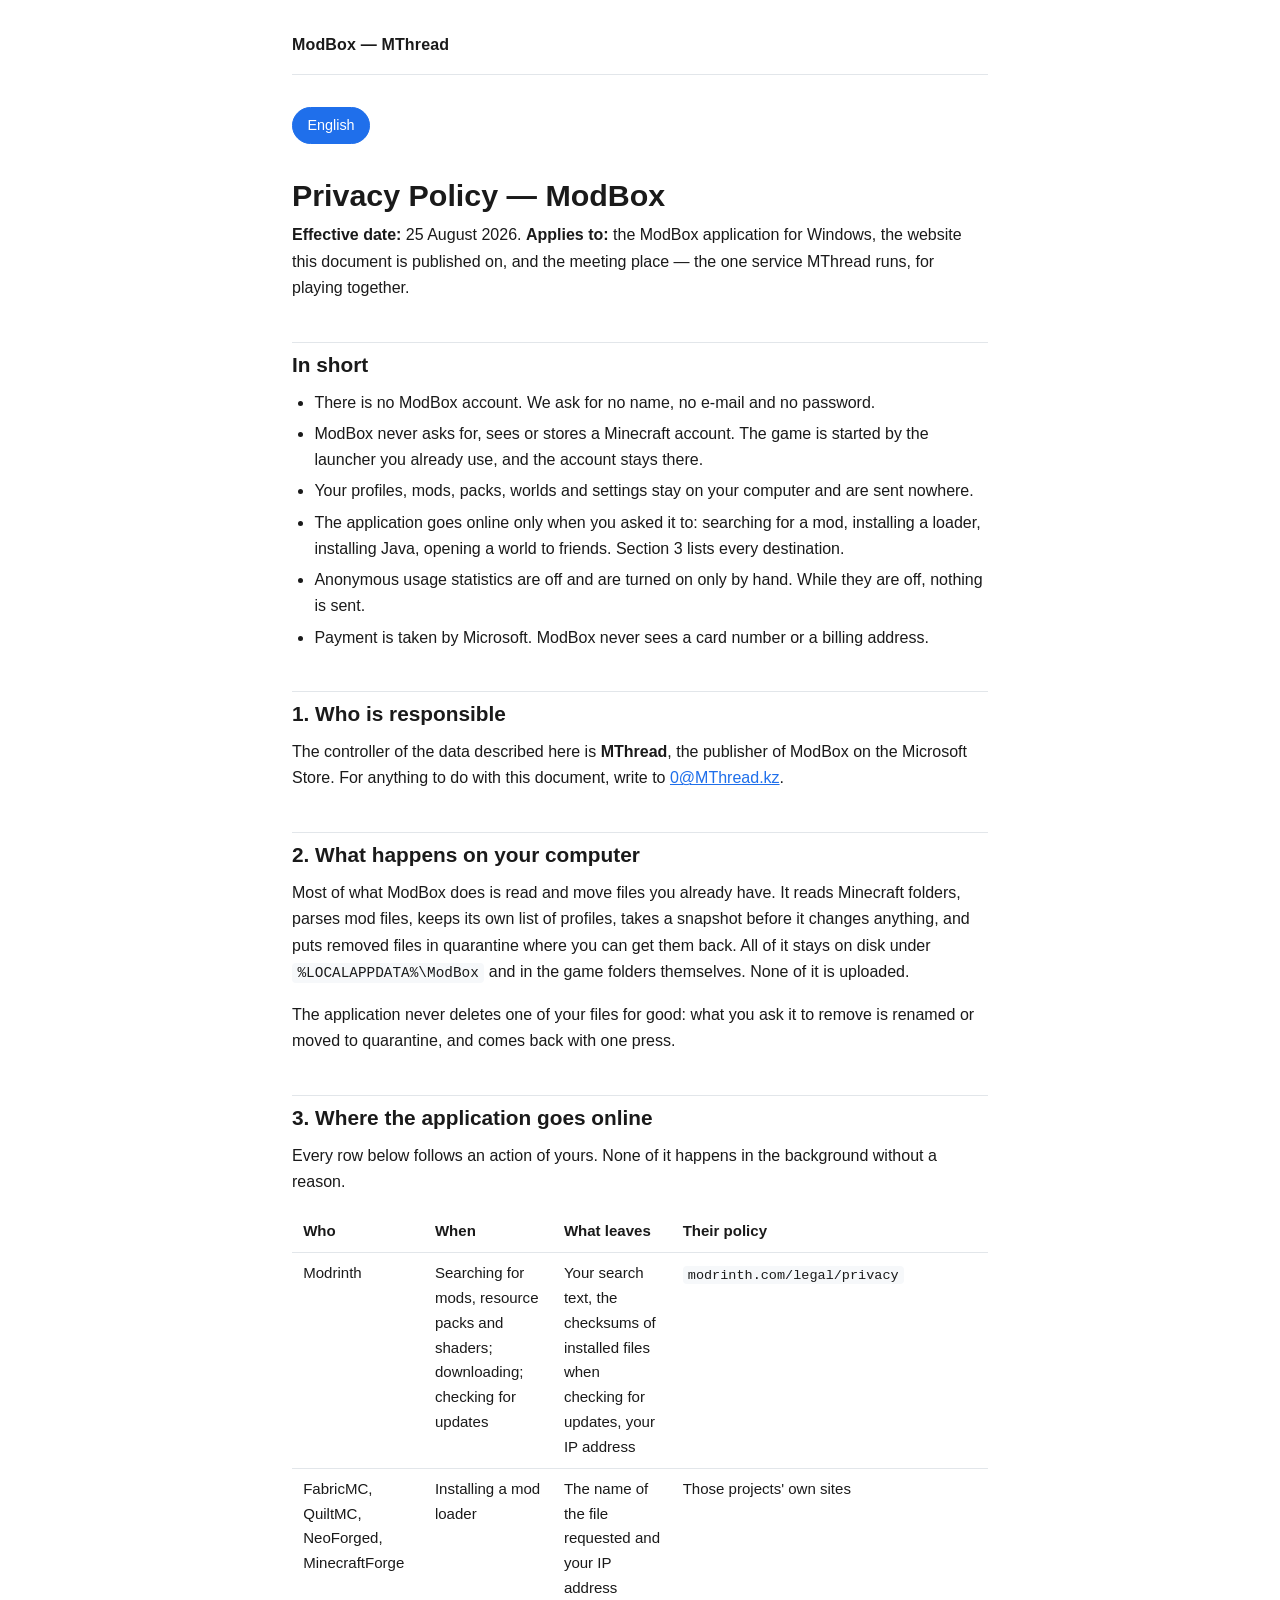
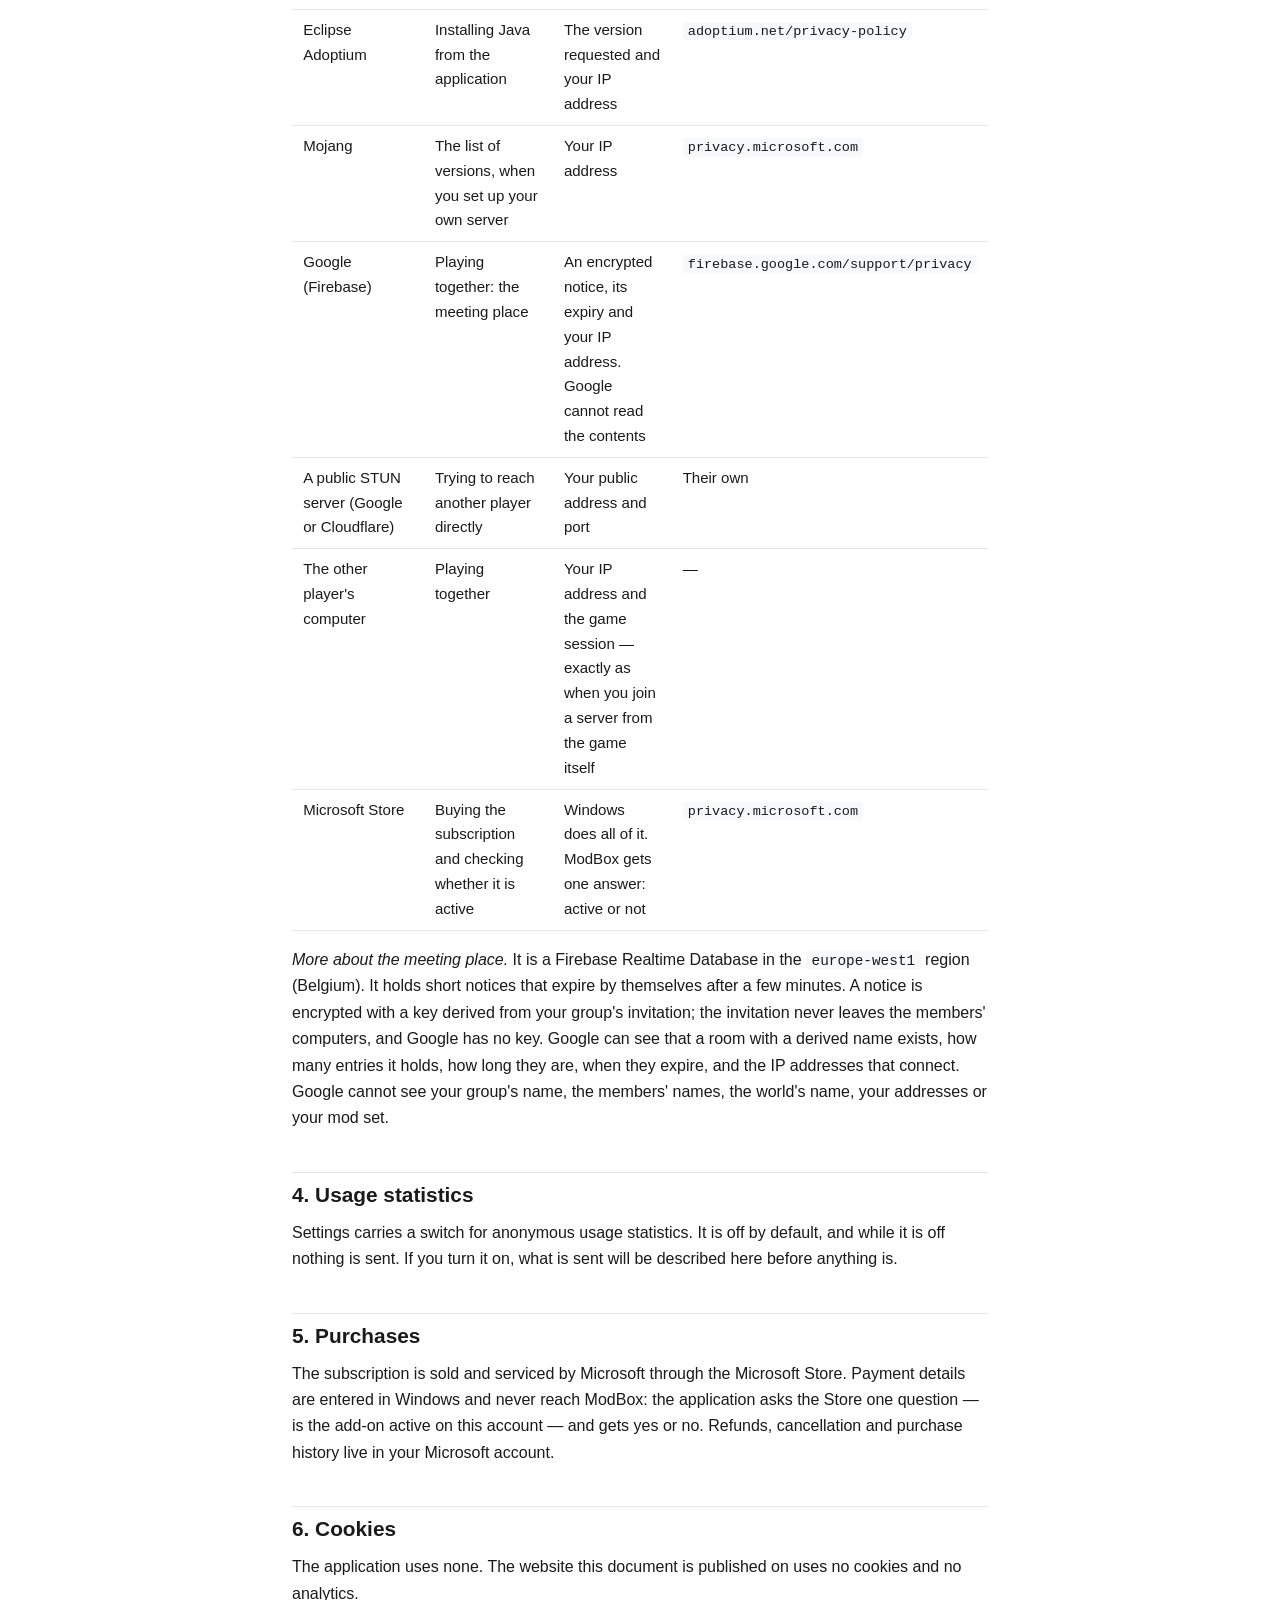
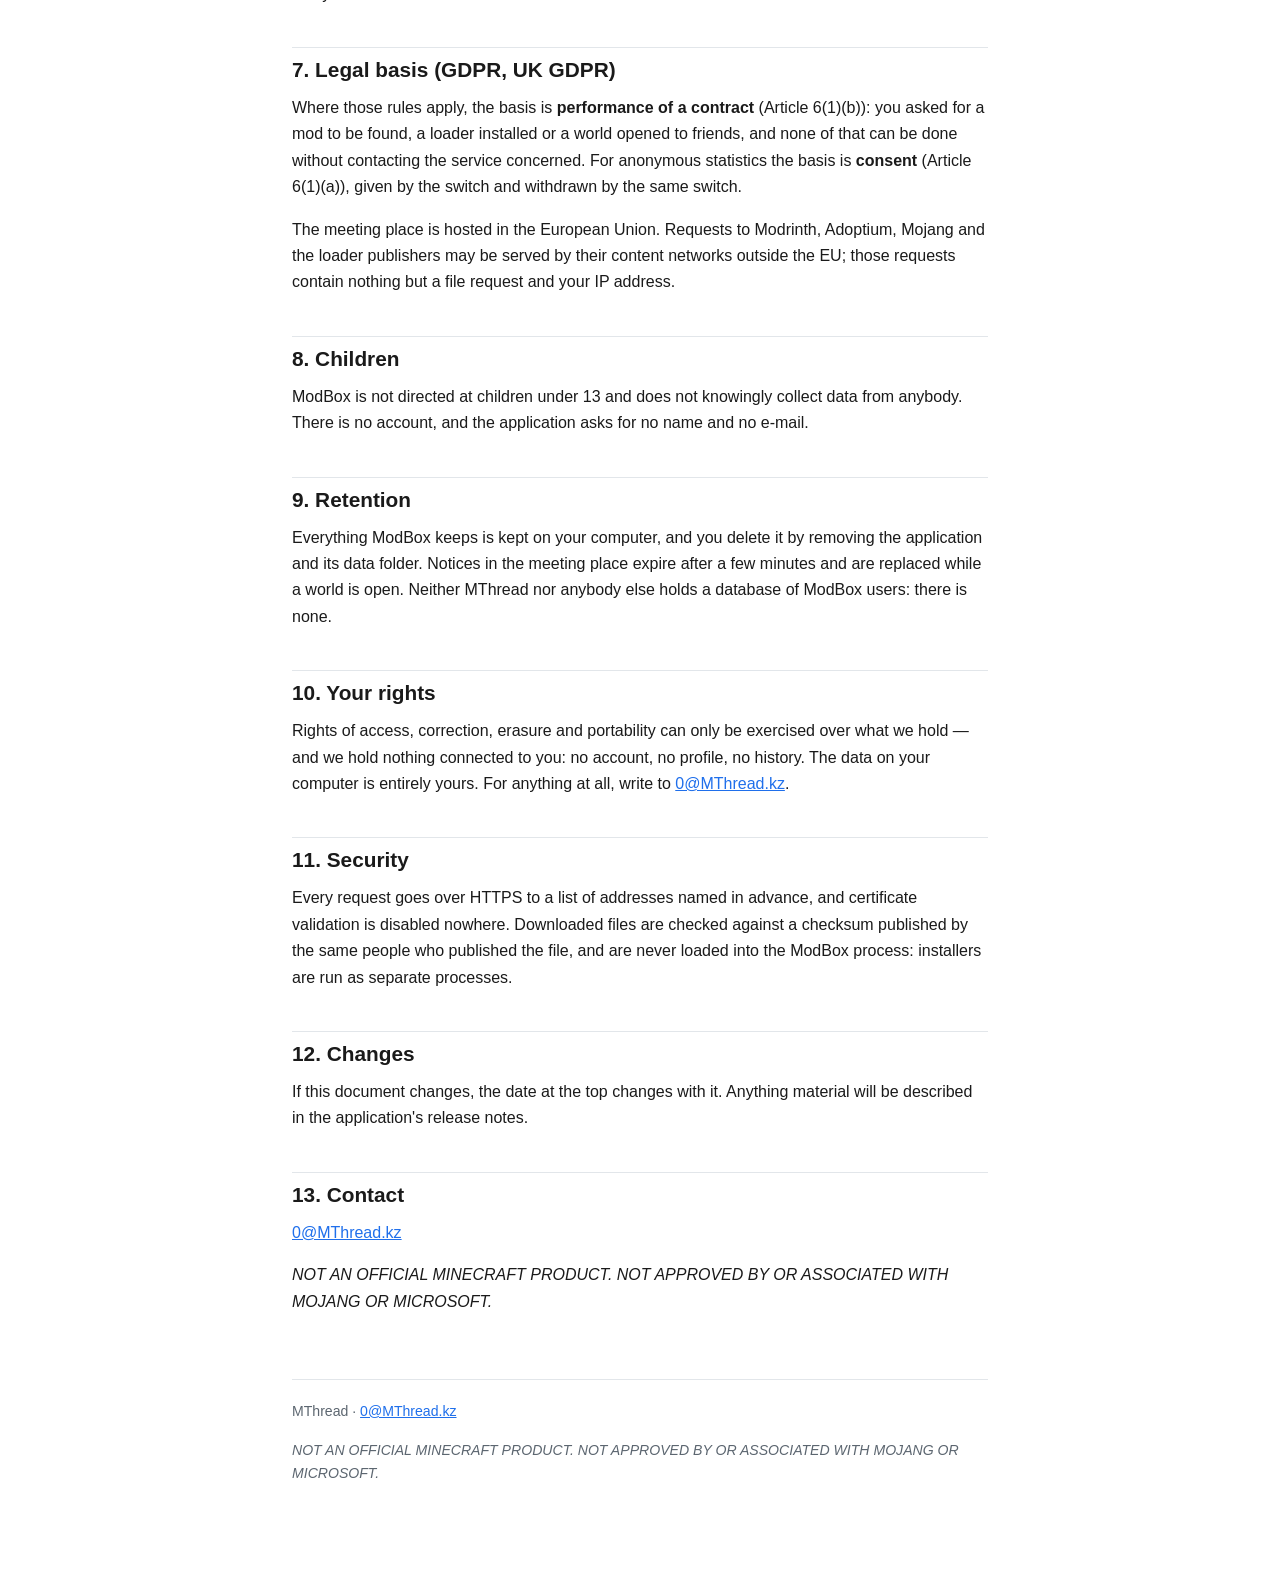
==== privacy/index.html @ ebc0fe5c "Add privacy policy page for ModBox This file contains the privacy policy for ModBox, detailing data " ====
<!DOCTYPE html>
<html lang="ru">
<head>
<meta charset="utf-8" />
<meta name="viewport" content="width=device-width, initial-scale=1" />
<title>Политика конфиденциальности — ModBox</title>
<meta name="robots" content="index, follow" />
<style>
:root {
  color-scheme: light dark;
  --bg: #ffffff; --fg: #1a1a1a; --muted: #5c6670; --rule: #e2e6ea;
  --card: #f6f8fa; --accent: #1f6feb;
  --note-bg: #fff6e0; --note-br: #e0a800;
}
@media (prefers-color-scheme: dark) {
  :root {
    --bg: #14171a; --fg: #e6e9ec; --muted: #98a2ac; --rule: #2b3138;
    --card: #1b1f24; --accent: #5c9dff;
    --note-bg: #3a2f12; --note-br: #b98b00;
  }
}
* { box-sizing: border-box; }
body {
  margin: 0; background: var(--bg); color: var(--fg);
  font: 16px/1.65 -apple-system, "Segoe UI", Roboto, "Helvetica Neue", Arial, sans-serif;
  -webkit-text-size-adjust: 100%;
}
.wrap { max-width: 46rem; margin: 0 auto; padding: 2rem 1.25rem 5rem; }
header.site { border-bottom: 1px solid var(--rule); margin-bottom: 2rem; padding-bottom: 1rem; }
header.site a.brand { color: var(--fg); text-decoration: none; font-weight: 600; letter-spacing: .01em; }
nav.langs { margin: 1rem 0 2rem; display: flex; gap: .5rem; flex-wrap: wrap; }
nav.langs button {
  font: inherit; font-size: .9rem; padding: .35rem .9rem; cursor: pointer;
  background: var(--card); color: var(--fg); border: 1px solid var(--rule); border-radius: 999px;
}
nav.langs button[aria-pressed="true"] { background: var(--accent); color: #fff; border-color: var(--accent); }
h1 { font-size: 1.9rem; line-height: 1.25; margin: 2rem 0 .5rem; }
h2 { font-size: 1.3rem; line-height: 1.3; margin: 2.5rem 0 .75rem; padding-top: .5rem; border-top: 1px solid var(--rule); }
h3 { font-size: 1.05rem; margin: 1.75rem 0 .5rem; }
p, ul, ol { margin: 0 0 1rem; }
ul, ol { padding-left: 1.4rem; }
li { margin: .3rem 0; }
a { color: var(--accent); }
hr { border: 0; border-top: 1px solid var(--rule); margin: 2rem 0; }
code {
  font-family: ui-monospace, "Cascadia Mono", Consolas, monospace; font-size: .9em;
  background: var(--card); padding: .12em .38em; border-radius: 4px;
}
blockquote {
  margin: 1.25rem 0; padding: .85rem 1.1rem; background: var(--card);
  border-left: 3px solid var(--rule); border-radius: 0 6px 6px 0; color: var(--muted);
}
.tablewrap { overflow-x: auto; margin: 0 0 1rem; }
table { border-collapse: collapse; width: 100%; font-size: .94rem; }
th, td { text-align: left; padding: .5rem .7rem; border-bottom: 1px solid var(--rule); vertical-align: top; }
th { font-weight: 600; }
em.sub { color: var(--muted); font-style: italic; }
footer.site { margin-top: 4rem; padding-top: 1.25rem; border-top: 1px solid var(--rule); color: var(--muted); font-size: .88rem; }
.cards { display: grid; gap: 1rem; grid-template-columns: repeat(auto-fit, minmax(14rem, 1fr)); margin: 2rem 0; }
.cards a {
  display: block; padding: 1.1rem 1.2rem; background: var(--card);
  border: 1px solid var(--rule); border-radius: 10px; text-decoration: none; color: var(--fg);
}
.cards a strong { display: block; margin-bottom: .3rem; color: var(--accent); }
.cards a span { color: var(--muted); font-size: .9rem; }
[data-lang] { display: block; }
body[data-active="ru"] [data-lang="en"] { display: none; }
body[data-active="en"] [data-lang="ru"] { display: none; }
</style>
</head>
<body data-active="ru">
<div class="wrap">
<header class="site"><a class="brand" href="../">ModBox — MThread</a></header>
<nav class="langs" aria-label="Language"><button type="button" data-lang="ru" aria-pressed="false">Русский</button><button type="button" data-lang="en" aria-pressed="false">English</button></nav>
<main>
<div data-lang="ru"><h1>Политика конфиденциальности ModBox</h1>
<p><strong>Дата вступления в силу:</strong> 25 августа 2026 года. <strong>Действует для:</strong> приложения ModBox для Windows, сайта, на котором опубликован этот документ, и места встречи — единственной службы, которую MThread держит для совместной игры.</p>

<h2>Кратко</h2>
<ul>
<li>Учётной записи в ModBox нет. Мы не спрашиваем ни имени, ни почты, ни пароля.</li>
<li>Аккаунт Minecraft ModBox не запрашивает, не видит и не хранит. Игру запускает тот лаунчер, которым вы уже пользуетесь, и аккаунт остаётся там.</li>
<li>Ваши профили, моды, сборки, миры и настройки лежат на вашем компьютере и никуда не отправляются.</li>
<li>Приложение выходит в сеть только тогда, когда вы этого попросили: искали мод, ставили загрузчик, ставили Java, открыли совместную игру. Полный список адресатов — в разделе 3.</li>
<li>Анонимная статистика выключена и включается только вручную. Пока она выключена, не отправляется ничего.</li>
<li>Плату принимает Microsoft. Ни номера карты, ни платёжного адреса ModBox не видит.</li>
</ul>

<h2>1. Кто отвечает за данные</h2>
<p>Оператором данных, описанных в этом документе, выступает <strong>MThread</strong>, издатель приложения ModBox в Microsoft Store. Связь по любому вопросу, связанному с этим документом, — <a href="mailto:0@MThread.kz">0@MThread.kz</a>.</p>

<h2>2. Что происходит на вашем компьютере</h2>
<p>Основная работа ModBox — читать и перекладывать файлы, которые уже лежат у вас. Приложение читает папки Minecraft, разбирает файлы модов, ведёт свой список профилей, делает снимки перед изменениями и складывает удалённое в карантин, откуда его можно вернуть. Всё это остаётся на диске под <code>%LOCALAPPDATA%\ModBox</code> и в самих папках игры. Ничего из этого не выгружается.</p>
<p>Приложение никогда не удаляет ваш файл безвозвратно: то, что вы просите убрать, переименовывается или переносится в карантин, и оттуда возвращается одним нажатием.</p>

<h2>3. Куда приложение выходит в сеть</h2>
<p>Каждая строка ниже происходит только после вашего действия. Ни одна из них не выполняется в фоне без причины.</p>
<div class="tablewrap"><table>
<tr><th>Кому</th><th>Когда</th><th>Что уходит</th><th>Их политика</th></tr>
<tr><td>Modrinth</td><td>Поиск модов, ресурс-паков и шейдеров; загрузка; проверка обновлений</td><td>Ваш поисковый запрос, контрольные суммы установленных файлов при проверке обновлений, IP-адрес</td><td><code>modrinth.com/legal/privacy</code></td></tr>
<tr><td>FabricMC, QuiltMC, NeoForged, MinecraftForge</td><td>Установка загрузчика модов</td><td>Имя запрошенного файла и IP-адрес</td><td>Сайты этих проектов</td></tr>
<tr><td>Eclipse Adoptium</td><td>Установка Java из приложения</td><td>Запрошенная версия и IP-адрес</td><td><code>adoptium.net/privacy-policy</code></td></tr>
<tr><td>Mojang</td><td>Список версий, когда вы поднимаете свой сервер</td><td>IP-адрес</td><td><code>privacy.microsoft.com</code></td></tr>
<tr><td>Google (Firebase)</td><td>Совместная игра: место встречи</td><td>Зашифрованное объявление, срок его истечения и IP-адрес. Содержимого Google прочесть не может</td><td><code>firebase.google.com/support/privacy</code></td></tr>
<tr><td>Публичный STUN-сервер (Google или Cloudflare)</td><td>Попытка прямого соединения с другим игроком</td><td>Ваш публичный адрес и порт</td><td>Их собственные</td></tr>
<tr><td>Компьютер другого игрока</td><td>Совместная игра</td><td>Ваш IP-адрес и игровой сеанс — ровно как при обычном подключении к серверу из игры</td><td>—</td></tr>
<tr><td>Microsoft Store</td><td>Покупка подписки и проверка того, действует ли она</td><td>Всё делает Windows. ModBox получает один ответ: действует или нет</td><td><code>privacy.microsoft.com</code></td></tr>
</table></div>
<p><em>О месте встречи подробнее.</em> Это база Firebase Realtime Database в регионе <code>europe-west1</code> (Бельгия). Она держит короткие объявления, которые истекают сами через несколько минут. Объявление зашифровано ключом, выведенным из приглашения вашей группы; приглашение не покидает компьютеров участников, и ключа у Google нет. Google видит, что существует комната с выведенным именем, сколько в ней записей, насколько они длинные и когда истекают, и IP-адреса подключающихся. Google не видит названия группы, имён участников, названия мира, ваших адресов и состава сборки.</p>

<h2>4. Статистика использования</h2>
<p>В настройках есть выключатель анонимной статистики. По умолчанию он выключен, и пока он выключен, не отправляется ничего. Если вы его включите, это будет описано здесь до того, как что-либо начнёт отправляться.</p>

<h2>5. Покупки</h2>
<p>Подписку продаёт и обслуживает Microsoft через Microsoft Store. Платёжные данные вводятся в Windows и в ModBox не попадают: приложение спрашивает у Store один вопрос — действует ли надстройка на этом аккаунте — и получает ответ «да» или «нет». Возвраты, отмена подписки и история покупок находятся в вашем аккаунте Microsoft.</p>

<h2>6. Файлы cookie</h2>
<p>Приложение их не использует. Сайт, на котором опубликован этот документ, не использует ни cookie, ни счётчиков посещаемости.</p>

<h2>7. Правовые основания (GDPR, UK GDPR)</h2>
<p>Там, где применяются эти нормы, основанием обработки является <strong>исполнение договора</strong> (статья 6(1)(b)) — вы попросили найти мод, поставить загрузчик или открыть мир для друзей, и это невозможно сделать, не обратившись к соответствующей службе. Для анонимной статистики основанием является <strong>согласие</strong> (статья 6(1)(a)), которое вы даёте выключателем и отзываете им же.</p>
<p>Место встречи размещено в Европейском союзе. Обращения к Modrinth, Adoptium, Mojang и издателям загрузчиков могут обслуживаться их сетями доставки за пределами ЕС; в этих обращениях нет ничего, кроме запроса файла и вашего IP-адреса.</p>

<h2>8. Дети</h2>
<p>ModBox не предназначен для детей младше 13 лет и не собирает данные намеренно ни от кого. Учётной записи нет, имени и почты приложение не спрашивает.</p>

<h2>9. Хранение</h2>
<p>Всё, что ModBox хранит, хранится на вашем компьютере, и вы удаляете это, удалив приложение и его папку данных. Объявления в месте встречи истекают через несколько минут и заменяются новыми, пока мир открыт. Ни у MThread, ни у кого-либо ещё нет базы пользователей ModBox: её не существует.</p>

<h2>10. Ваши права</h2>
<p>Права на доступ, исправление, удаление и переносимость данных мы можем исполнить только в отношении того, что у нас есть, — а у нас нет ничего, что было бы связано с вами: ни учётной записи, ни профиля, ни истории. Данные на вашем компьютере находятся полностью в вашем распоряжении. По любому вопросу пишите на <a href="mailto:0@MThread.kz">0@MThread.kz</a>.</p>

<h2>11. Безопасность</h2>
<p>Все сетевые обращения идут по HTTPS, к списку заранее названных адресов; проверка сертификата нигде не отключается. Загруженные файлы проверяются по контрольной сумме, которую публикует их же издатель, и никогда не загружаются внутрь процесса ModBox — установщики запускаются отдельными процессами.</p>

<h2>12. Изменения</h2>
<p>Если этот документ изменится, изменится и дата вверху. Существенные изменения будут описаны в примечаниях к выпуску приложения.</p>

<h2>13. Связь</h2>
<p><a href="mailto:0@MThread.kz">0@MThread.kz</a></p>
<p><em>Не является официальным продуктом Minecraft. Не одобрено Mojang или Microsoft и не связано с ними.</em></p></div>
<div data-lang="en"><h1>Privacy Policy — ModBox</h1>
<p><strong>Effective date:</strong> 25 August 2026. <strong>Applies to:</strong> the ModBox application for Windows, the website this document is published on, and the meeting place — the one service MThread runs, for playing together.</p>

<h2>In short</h2>
<ul>
<li>There is no ModBox account. We ask for no name, no e-mail and no password.</li>
<li>ModBox never asks for, sees or stores a Minecraft account. The game is started by the launcher you already use, and the account stays there.</li>
<li>Your profiles, mods, packs, worlds and settings stay on your computer and are sent nowhere.</li>
<li>The application goes online only when you asked it to: searching for a mod, installing a loader, installing Java, opening a world to friends. Section 3 lists every destination.</li>
<li>Anonymous usage statistics are off and are turned on only by hand. While they are off, nothing is sent.</li>
<li>Payment is taken by Microsoft. ModBox never sees a card number or a billing address.</li>
</ul>

<h2>1. Who is responsible</h2>
<p>The controller of the data described here is <strong>MThread</strong>, the publisher of ModBox on the Microsoft Store. For anything to do with this document, write to <a href="mailto:0@MThread.kz">0@MThread.kz</a>.</p>

<h2>2. What happens on your computer</h2>
<p>Most of what ModBox does is read and move files you already have. It reads Minecraft folders, parses mod files, keeps its own list of profiles, takes a snapshot before it changes anything, and puts removed files in quarantine where you can get them back. All of it stays on disk under <code>%LOCALAPPDATA%\ModBox</code> and in the game folders themselves. None of it is uploaded.</p>
<p>The application never deletes one of your files for good: what you ask it to remove is renamed or moved to quarantine, and comes back with one press.</p>

<h2>3. Where the application goes online</h2>
<p>Every row below follows an action of yours. None of it happens in the background without a reason.</p>
<div class="tablewrap"><table>
<tr><th>Who</th><th>When</th><th>What leaves</th><th>Their policy</th></tr>
<tr><td>Modrinth</td><td>Searching for mods, resource packs and shaders; downloading; checking for updates</td><td>Your search text, the checksums of installed files when checking for updates, your IP address</td><td><code>modrinth.com/legal/privacy</code></td></tr>
<tr><td>FabricMC, QuiltMC, NeoForged, MinecraftForge</td><td>Installing a mod loader</td><td>The name of the file requested and your IP address</td><td>Those projects' own sites</td></tr>
<tr><td>Eclipse Adoptium</td><td>Installing Java from the application</td><td>The version requested and your IP address</td><td><code>adoptium.net/privacy-policy</code></td></tr>
<tr><td>Mojang</td><td>The list of versions, when you set up your own server</td><td>Your IP address</td><td><code>privacy.microsoft.com</code></td></tr>
<tr><td>Google (Firebase)</td><td>Playing together: the meeting place</td><td>An encrypted notice, its expiry and your IP address. Google cannot read the contents</td><td><code>firebase.google.com/support/privacy</code></td></tr>
<tr><td>A public STUN server (Google or Cloudflare)</td><td>Trying to reach another player directly</td><td>Your public address and port</td><td>Their own</td></tr>
<tr><td>The other player's computer</td><td>Playing together</td><td>Your IP address and the game session — exactly as when you join a server from the game itself</td><td>—</td></tr>
<tr><td>Microsoft Store</td><td>Buying the subscription and checking whether it is active</td><td>Windows does all of it. ModBox gets one answer: active or not</td><td><code>privacy.microsoft.com</code></td></tr>
</table></div>
<p><em>More about the meeting place.</em> It is a Firebase Realtime Database in the <code>europe-west1</code> region (Belgium). It holds short notices that expire by themselves after a few minutes. A notice is encrypted with a key derived from your group's invitation; the invitation never leaves the members' computers, and Google has no key. Google can see that a room with a derived name exists, how many entries it holds, how long they are, when they expire, and the IP addresses that connect. Google cannot see your group's name, the members' names, the world's name, your addresses or your mod set.</p>

<h2>4. Usage statistics</h2>
<p>Settings carries a switch for anonymous usage statistics. It is off by default, and while it is off nothing is sent. If you turn it on, what is sent will be described here before anything is.</p>

<h2>5. Purchases</h2>
<p>The subscription is sold and serviced by Microsoft through the Microsoft Store. Payment details are entered in Windows and never reach ModBox: the application asks the Store one question — is the add-on active on this account — and gets yes or no. Refunds, cancellation and purchase history live in your Microsoft account.</p>

<h2>6. Cookies</h2>
<p>The application uses none. The website this document is published on uses no cookies and no analytics.</p>

<h2>7. Legal basis (GDPR, UK GDPR)</h2>
<p>Where those rules apply, the basis is <strong>performance of a contract</strong> (Article 6(1)(b)): you asked for a mod to be found, a loader installed or a world opened to friends, and none of that can be done without contacting the service concerned. For anonymous statistics the basis is <strong>consent</strong> (Article 6(1)(a)), given by the switch and withdrawn by the same switch.</p>
<p>The meeting place is hosted in the European Union. Requests to Modrinth, Adoptium, Mojang and the loader publishers may be served by their content networks outside the EU; those requests contain nothing but a file request and your IP address.</p>

<h2>8. Children</h2>
<p>ModBox is not directed at children under 13 and does not knowingly collect data from anybody. There is no account, and the application asks for no name and no e-mail.</p>

<h2>9. Retention</h2>
<p>Everything ModBox keeps is kept on your computer, and you delete it by removing the application and its data folder. Notices in the meeting place expire after a few minutes and are replaced while a world is open. Neither MThread nor anybody else holds a database of ModBox users: there is none.</p>

<h2>10. Your rights</h2>
<p>Rights of access, correction, erasure and portability can only be exercised over what we hold — and we hold nothing connected to you: no account, no profile, no history. The data on your computer is entirely yours. For anything at all, write to <a href="mailto:0@MThread.kz">0@MThread.kz</a>.</p>

<h2>11. Security</h2>
<p>Every request goes over HTTPS to a list of addresses named in advance, and certificate validation is disabled nowhere. Downloaded files are checked against a checksum published by the same people who published the file, and are never loaded into the ModBox process: installers are run as separate processes.</p>

<h2>12. Changes</h2>
<p>If this document changes, the date at the top changes with it. Anything material will be described in the application's release notes.</p>

<h2>13. Contact</h2>
<p><a href="mailto:0@MThread.kz">0@MThread.kz</a></p>
<p><em>NOT AN OFFICIAL MINECRAFT PRODUCT. NOT APPROVED BY OR ASSOCIATED WITH MOJANG OR MICROSOFT.</em></p></div>
</main>
<footer class="site">
<p>MThread · <a href="mailto:0@MThread.kz">0@MThread.kz</a></p>
<p><em class="sub">NOT AN OFFICIAL MINECRAFT PRODUCT. NOT APPROVED BY OR ASSOCIATED WITH MOJANG OR MICROSOFT.</em></p>
</footer>
</div>
<script>
(function () {
  var body = document.body;
  var buttons = document.querySelectorAll('nav.langs button');
  if (!buttons.length) { return; }
  function set(lang) {
    body.setAttribute('data-active', lang);
    for (var i = 0; i < buttons.length; i++) {
      buttons[i].setAttribute('aria-pressed', String(buttons[i].dataset.lang === lang));
    }
    try { localStorage.setItem('modbox-lang', lang); } catch (e) { /* private mode */ }
  }
  for (var i = 0; i < buttons.length; i++) {
    buttons[i].addEventListener('click', function () { set(this.dataset.lang); });
  }
  var saved = null;
  try { saved = localStorage.getItem('modbox-lang'); } catch (e) { /* ignore */ }
  set(saved === 'en' || saved === 'ru' ? saved
      : ((navigator.language || 'en').toLowerCase().indexOf('ru') === 0 ? 'ru' : 'en'));
})();
</script>
</body>
</html>
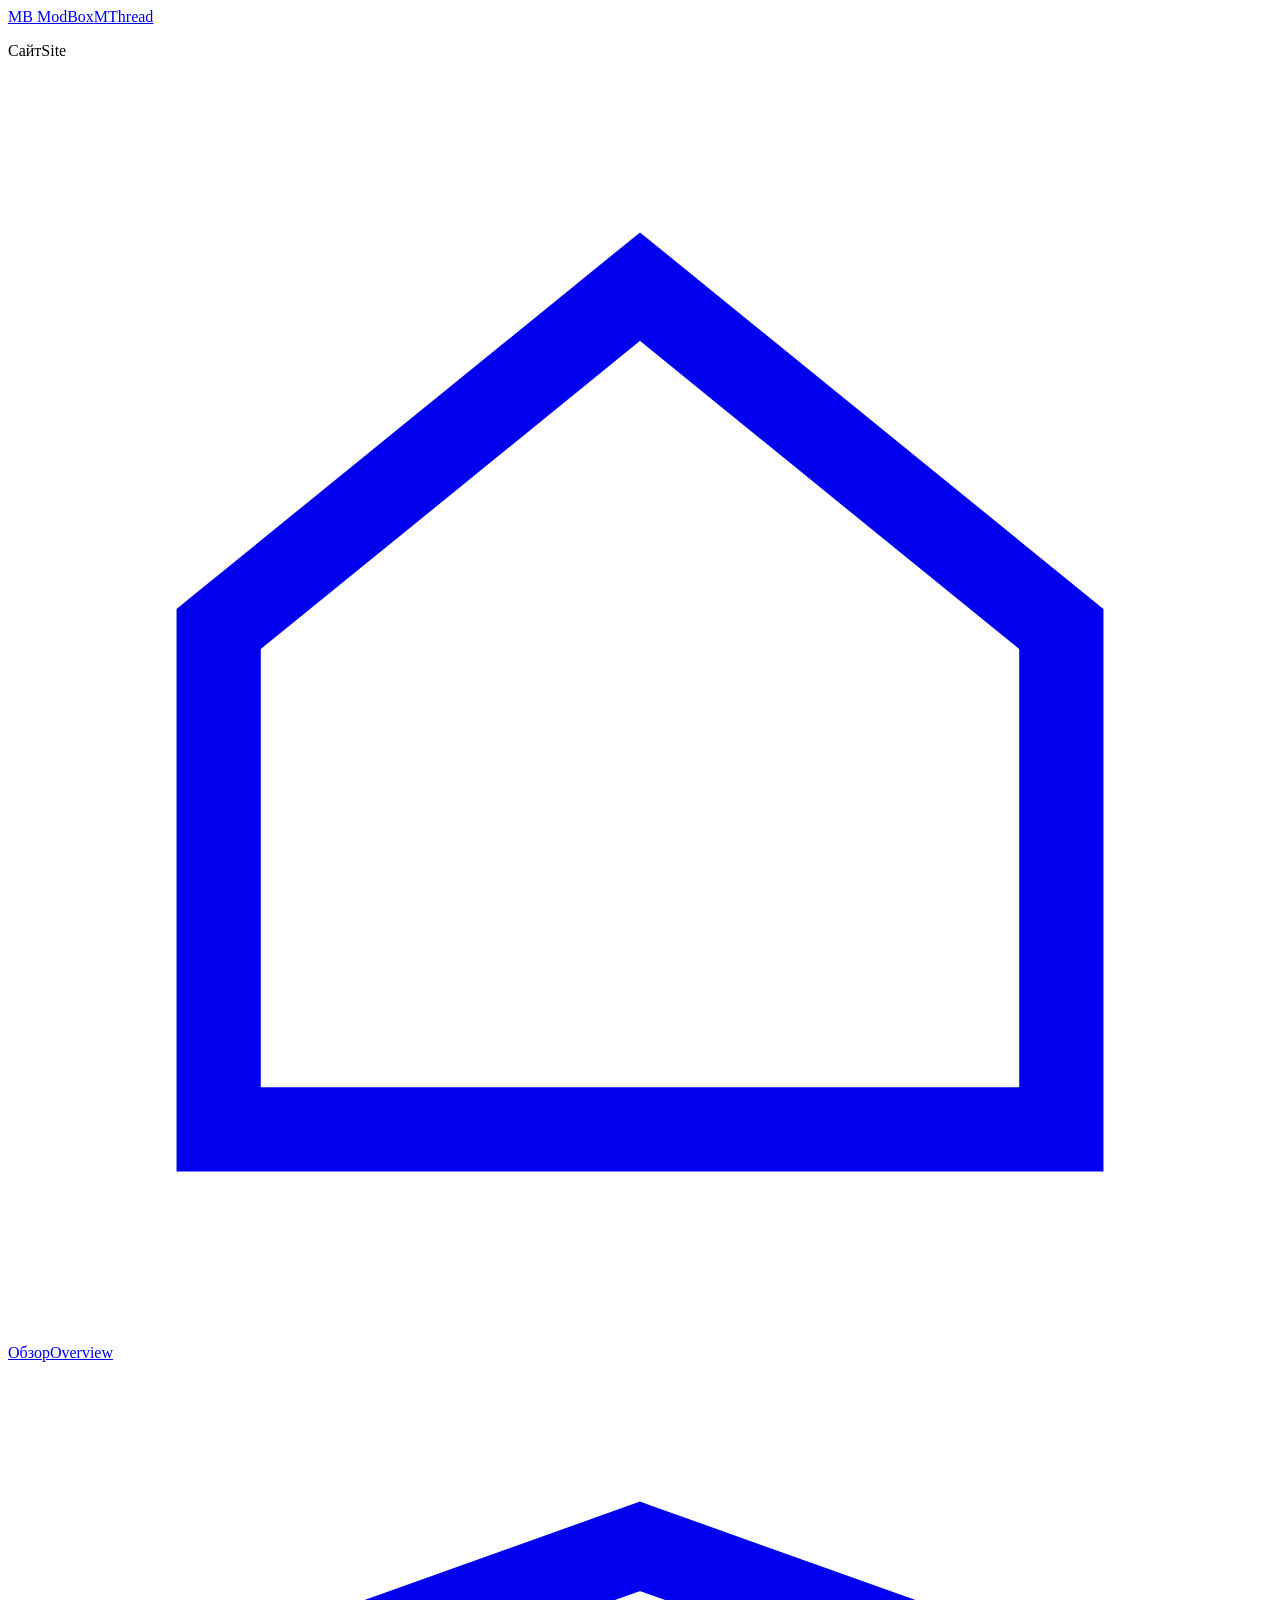
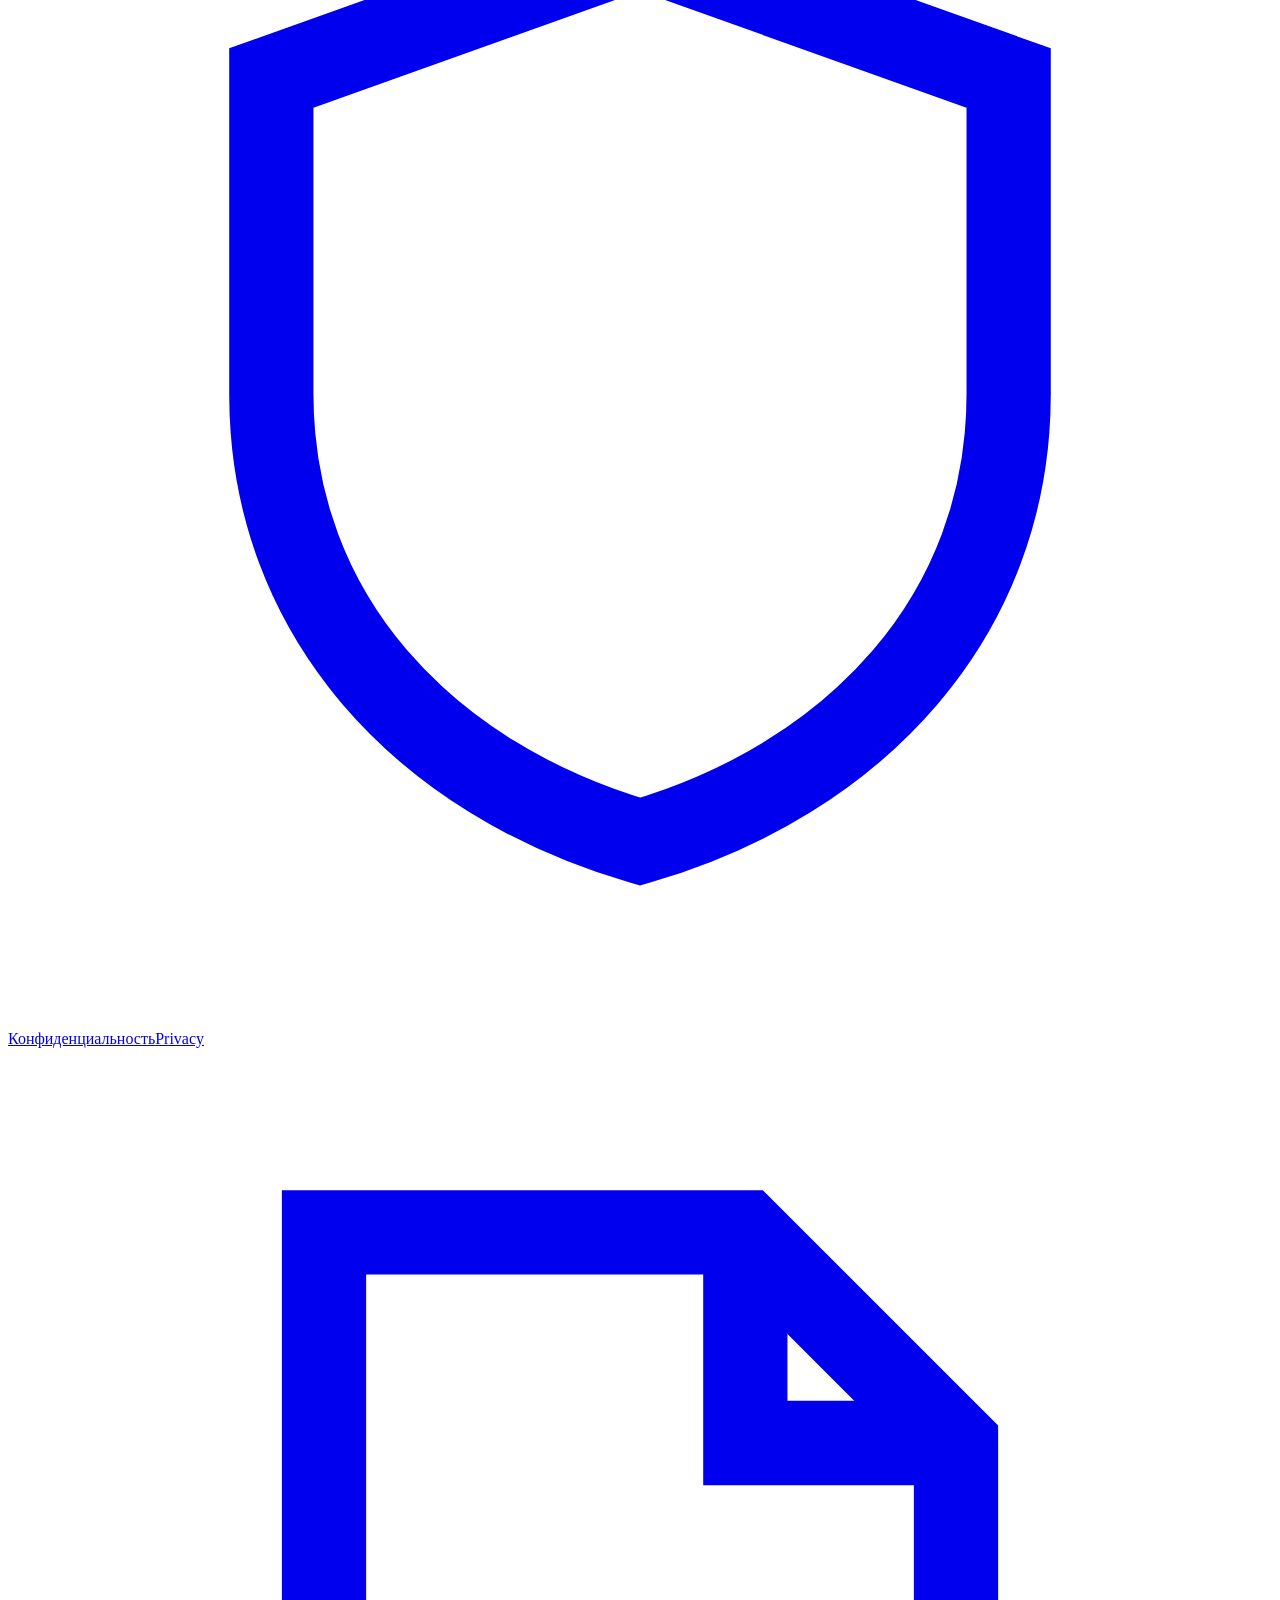
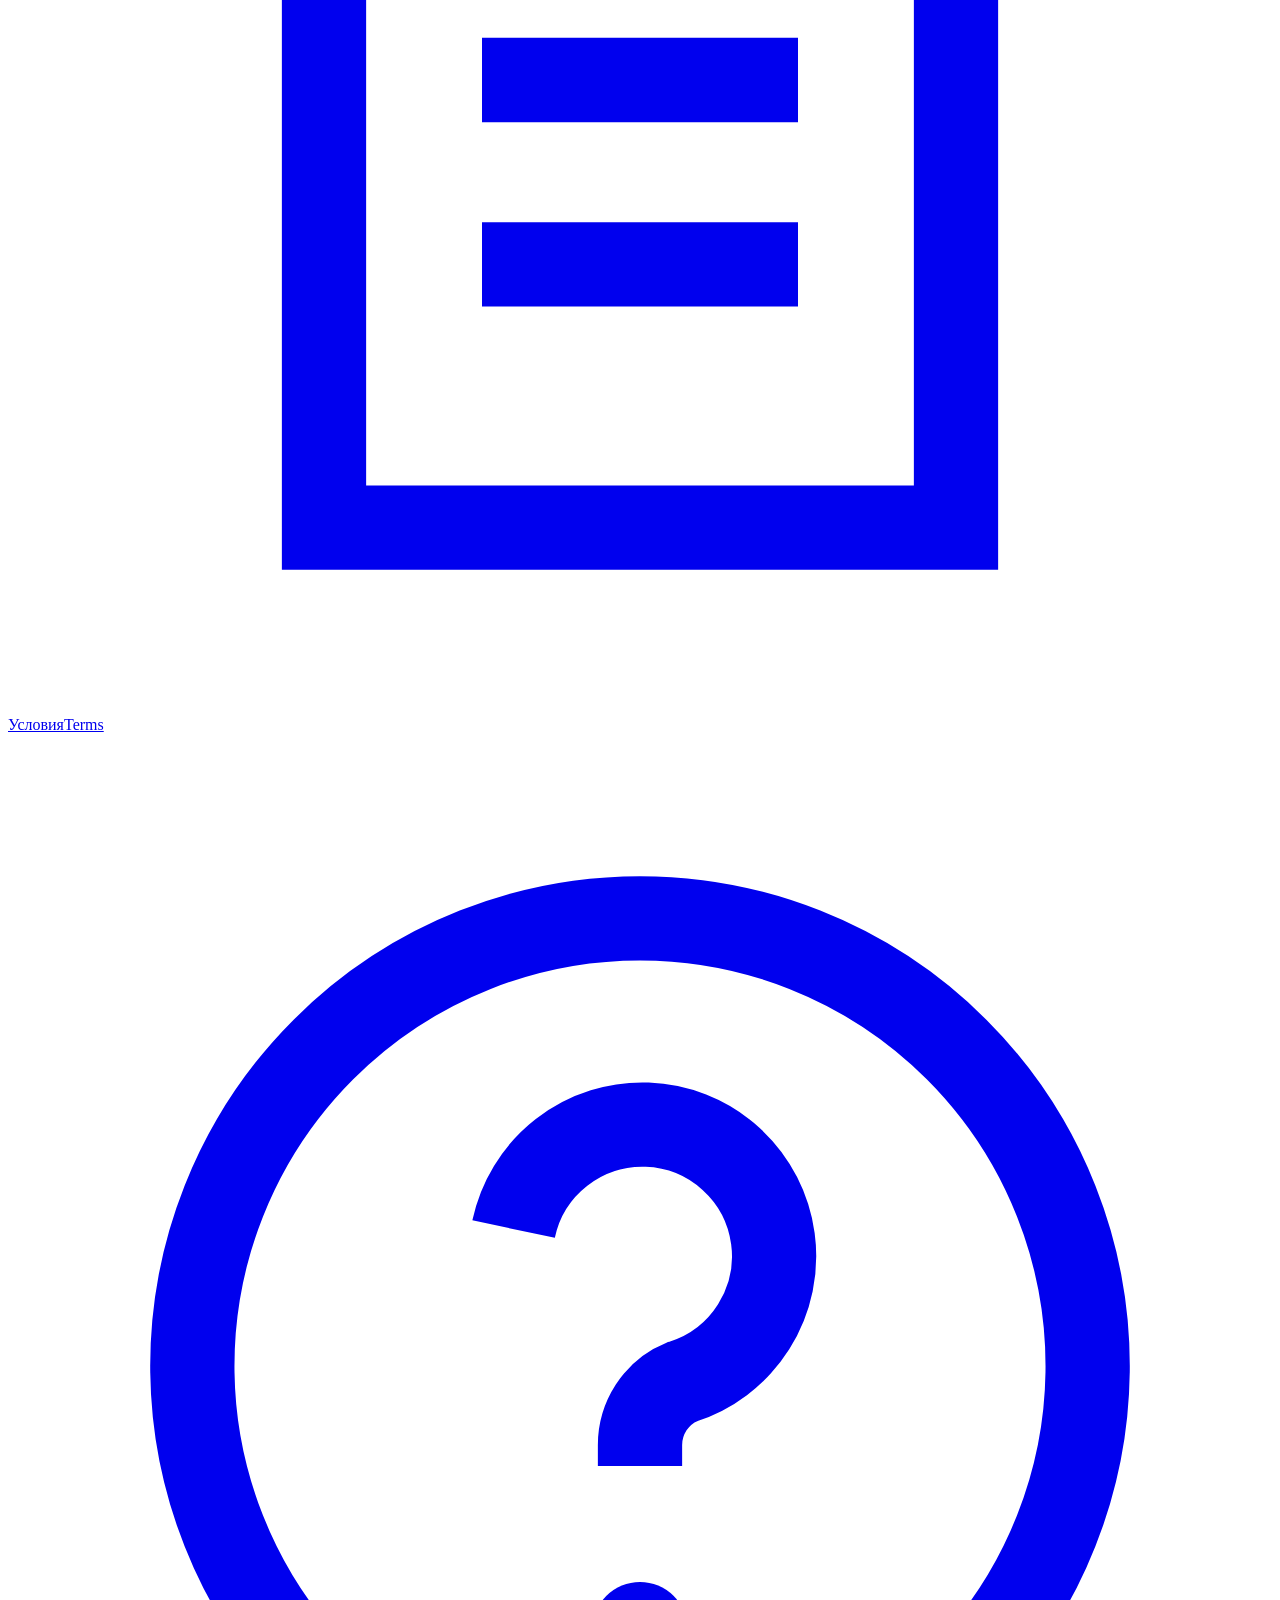
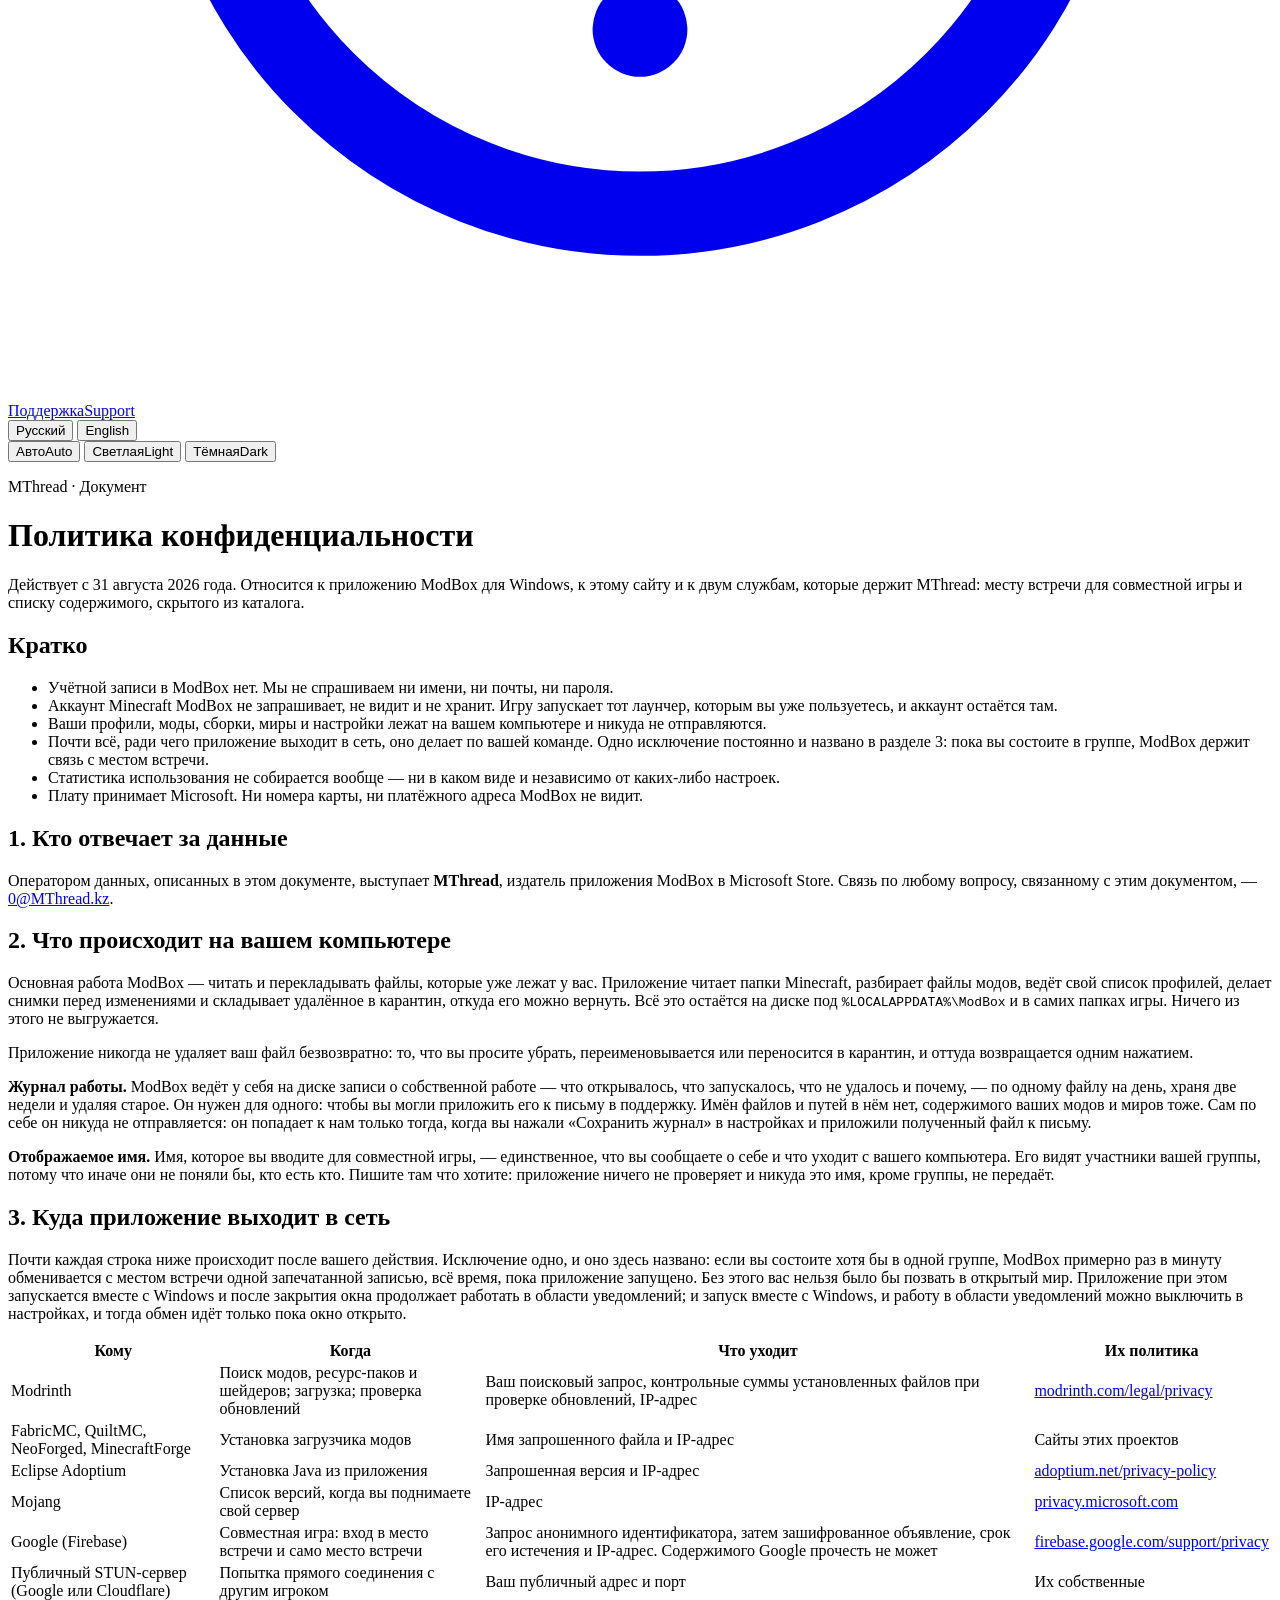
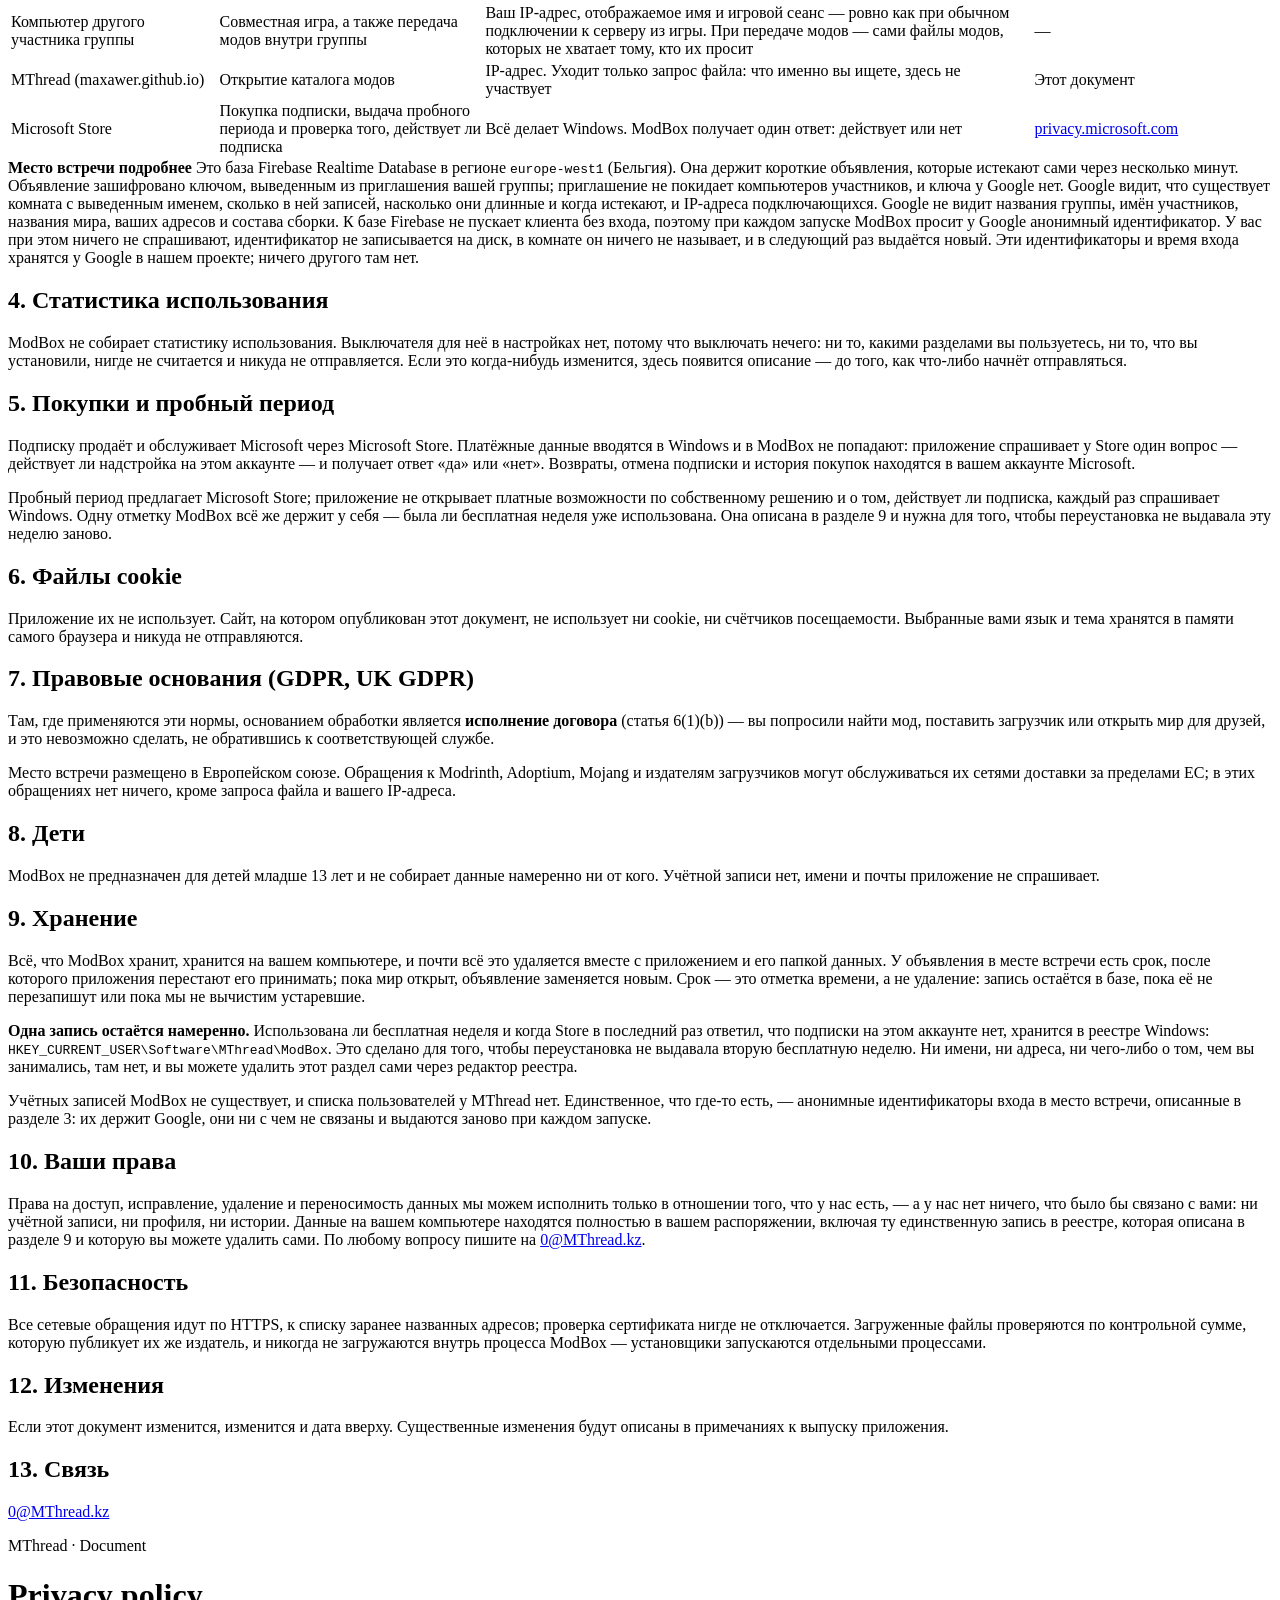
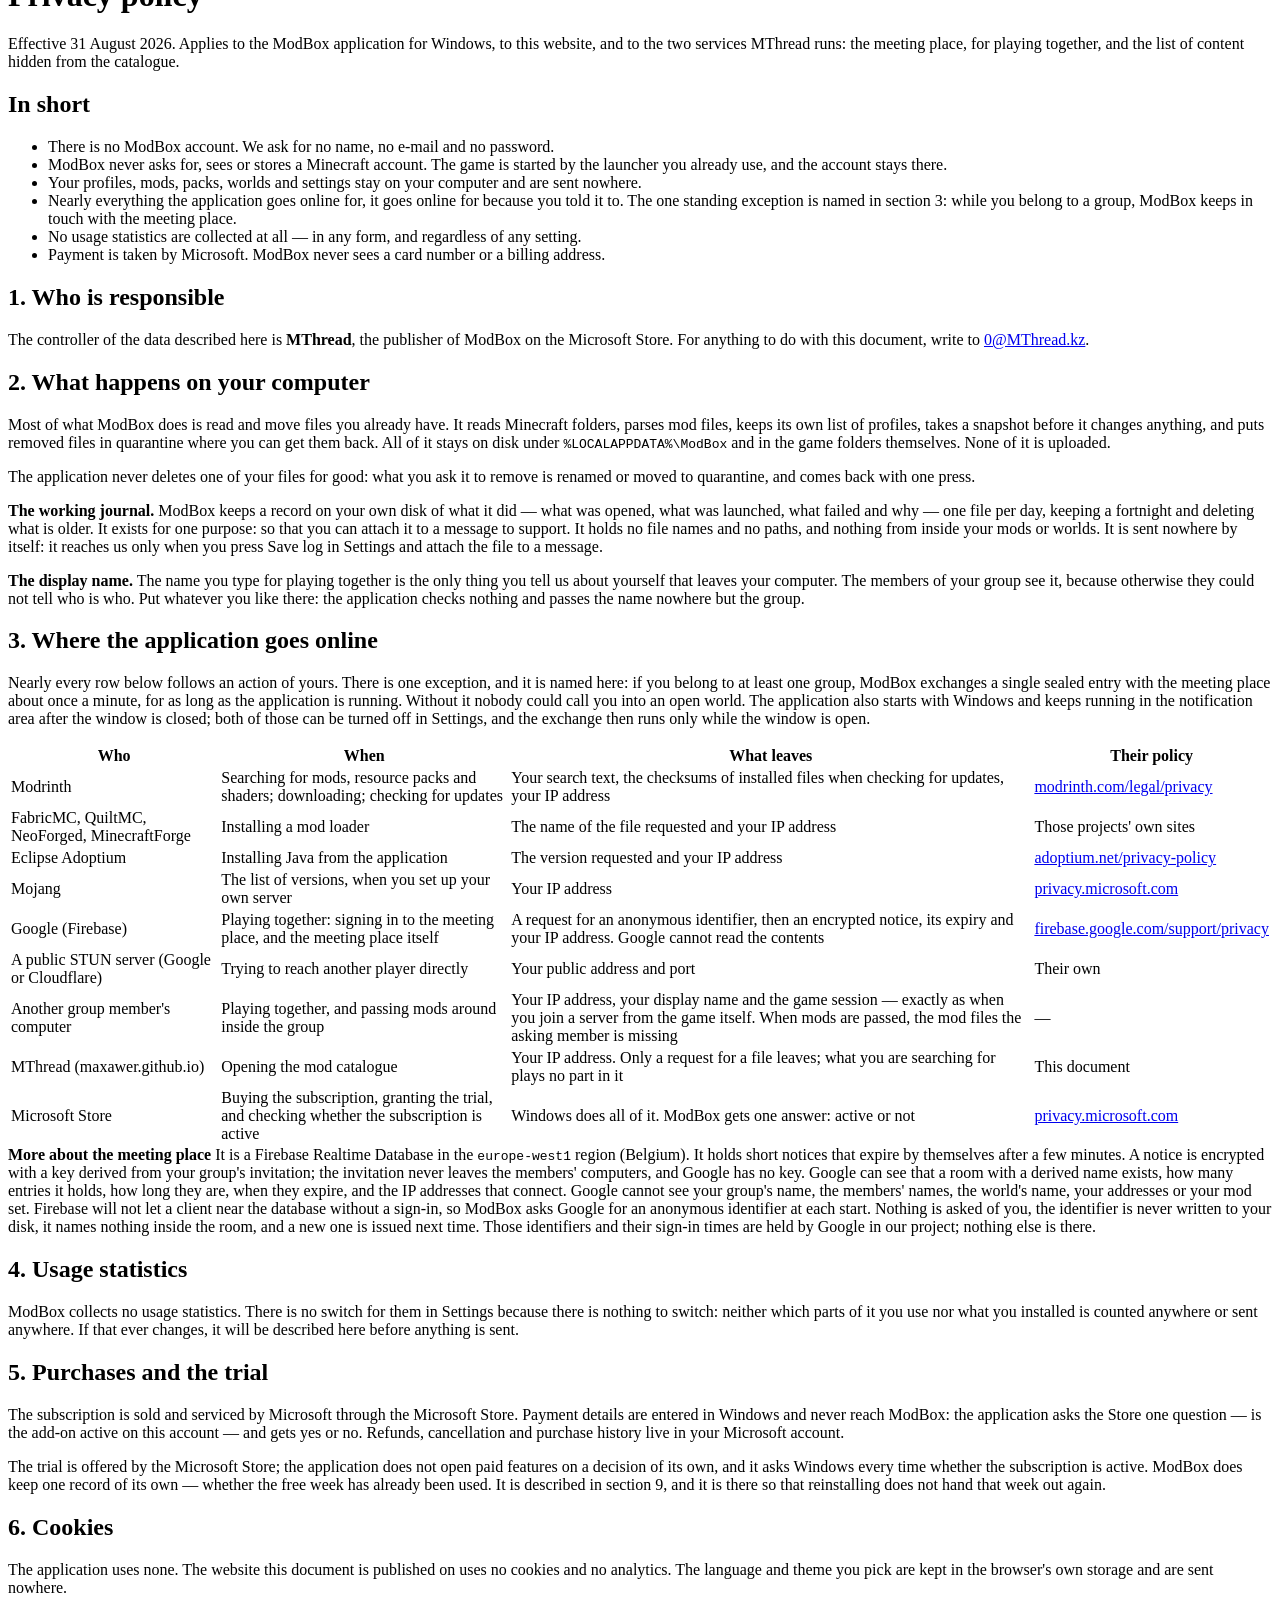
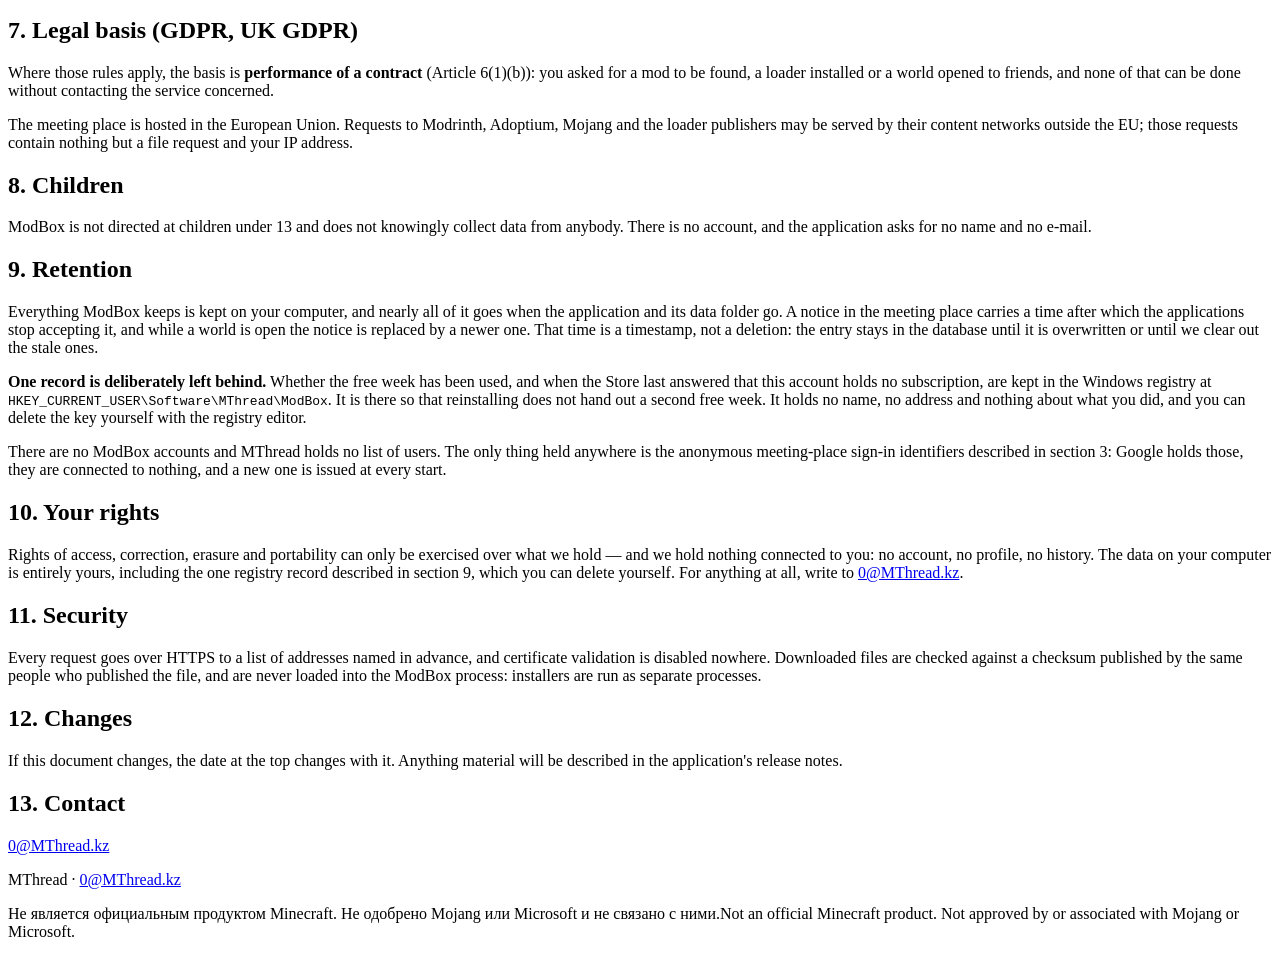
==== commit db88e790: "Site: privacy policy (single site, ?lang= from the app)" ====
--- a/privacy/index.html
+++ b/privacy/index.html
@@ -3,234 +3,331 @@
 <head>
 <meta charset="utf-8" />
 <meta name="viewport" content="width=device-width, initial-scale=1" />
-<title>Политика конфиденциальности — ModBox</title>
+<title data-ru="Политика конфиденциальности — ModBox" data-en="Privacy policy — ModBox">Политика конфиденциальности — ModBox</title>
 <meta name="robots" content="index, follow" />
-<style>
-:root {
-  color-scheme: light dark;
-  --bg: #ffffff; --fg: #1a1a1a; --muted: #5c6670; --rule: #e2e6ea;
-  --card: #f6f8fa; --accent: #1f6feb;
-  --note-bg: #fff6e0; --note-br: #e0a800;
-}
-@media (prefers-color-scheme: dark) {
-  :root {
-    --bg: #14171a; --fg: #e6e9ec; --muted: #98a2ac; --rule: #2b3138;
-    --card: #1b1f24; --accent: #5c9dff;
-    --note-bg: #3a2f12; --note-br: #b98b00;
-  }
-}
-* { box-sizing: border-box; }
-body {
-  margin: 0; background: var(--bg); color: var(--fg);
-  font: 16px/1.65 -apple-system, "Segoe UI", Roboto, "Helvetica Neue", Arial, sans-serif;
-  -webkit-text-size-adjust: 100%;
-}
-.wrap { max-width: 46rem; margin: 0 auto; padding: 2rem 1.25rem 5rem; }
-header.site { border-bottom: 1px solid var(--rule); margin-bottom: 2rem; padding-bottom: 1rem; }
-header.site a.brand { color: var(--fg); text-decoration: none; font-weight: 600; letter-spacing: .01em; }
-nav.langs { margin: 1rem 0 2rem; display: flex; gap: .5rem; flex-wrap: wrap; }
-nav.langs button {
-  font: inherit; font-size: .9rem; padding: .35rem .9rem; cursor: pointer;
-  background: var(--card); color: var(--fg); border: 1px solid var(--rule); border-radius: 999px;
-}
-nav.langs button[aria-pressed="true"] { background: var(--accent); color: #fff; border-color: var(--accent); }
-h1 { font-size: 1.9rem; line-height: 1.25; margin: 2rem 0 .5rem; }
-h2 { font-size: 1.3rem; line-height: 1.3; margin: 2.5rem 0 .75rem; padding-top: .5rem; border-top: 1px solid var(--rule); }
-h3 { font-size: 1.05rem; margin: 1.75rem 0 .5rem; }
-p, ul, ol { margin: 0 0 1rem; }
-ul, ol { padding-left: 1.4rem; }
-li { margin: .3rem 0; }
-a { color: var(--accent); }
-hr { border: 0; border-top: 1px solid var(--rule); margin: 2rem 0; }
-code {
-  font-family: ui-monospace, "Cascadia Mono", Consolas, monospace; font-size: .9em;
-  background: var(--card); padding: .12em .38em; border-radius: 4px;
-}
-blockquote {
-  margin: 1.25rem 0; padding: .85rem 1.1rem; background: var(--card);
-  border-left: 3px solid var(--rule); border-radius: 0 6px 6px 0; color: var(--muted);
-}
-.tablewrap { overflow-x: auto; margin: 0 0 1rem; }
-table { border-collapse: collapse; width: 100%; font-size: .94rem; }
-th, td { text-align: left; padding: .5rem .7rem; border-bottom: 1px solid var(--rule); vertical-align: top; }
-th { font-weight: 600; }
-em.sub { color: var(--muted); font-style: italic; }
-footer.site { margin-top: 4rem; padding-top: 1.25rem; border-top: 1px solid var(--rule); color: var(--muted); font-size: .88rem; }
-.cards { display: grid; gap: 1rem; grid-template-columns: repeat(auto-fit, minmax(14rem, 1fr)); margin: 2rem 0; }
-.cards a {
-  display: block; padding: 1.1rem 1.2rem; background: var(--card);
-  border: 1px solid var(--rule); border-radius: 10px; text-decoration: none; color: var(--fg);
-}
-.cards a strong { display: block; margin-bottom: .3rem; color: var(--accent); }
-.cards a span { color: var(--muted); font-size: .9rem; }
-[data-lang] { display: block; }
-body[data-active="ru"] [data-lang="en"] { display: none; }
-body[data-active="en"] [data-lang="ru"] { display: none; }
-</style>
+<meta name="description" content="Какие данные ModBox держит на вашем компьютере и куда он выходит в сеть. / What ModBox keeps on your computer, and everywhere it goes online." />
+<meta name="theme-color" content="#0f1419" />
+<link rel="preconnect" href="https://fonts.googleapis.com" />
+<link rel="preconnect" href="https://fonts.gstatic.com" crossorigin />
+<link rel="stylesheet" href="https://fonts.googleapis.com/css2?family=Archivo:wght@400;500;600;700&amp;family=Literata:opsz,wght@7..72,400;7..72,500;7..72,600&amp;family=JetBrains+Mono:wght@400;500&amp;display=swap" />
+<link rel="stylesheet" href="../assets/site.css" />
 </head>
 <body data-active="ru">
-<div class="wrap">
-<header class="site"><a class="brand" href="../">ModBox — MThread</a></header>
-<nav class="langs" aria-label="Language"><button type="button" data-lang="ru" aria-pressed="false">Русский</button><button type="button" data-lang="en" aria-pressed="false">English</button></nav>
-<main>
-<div data-lang="ru"><h1>Политика конфиденциальности ModBox</h1>
-<p><strong>Дата вступления в силу:</strong> 25 августа 2026 года. <strong>Действует для:</strong> приложения ModBox для Windows, сайта, на котором опубликован этот документ, и места встречи — единственной службы, которую MThread держит для совместной игры.</p>
-
-<h2>Кратко</h2>
-<ul>
-<li>Учётной записи в ModBox нет. Мы не спрашиваем ни имени, ни почты, ни пароля.</li>
-<li>Аккаунт Minecraft ModBox не запрашивает, не видит и не хранит. Игру запускает тот лаунчер, которым вы уже пользуетесь, и аккаунт остаётся там.</li>
-<li>Ваши профили, моды, сборки, миры и настройки лежат на вашем компьютере и никуда не отправляются.</li>
-<li>Приложение выходит в сеть только тогда, когда вы этого попросили: искали мод, ставили загрузчик, ставили Java, открыли совместную игру. Полный список адресатов — в разделе 3.</li>
-<li>Анонимная статистика выключена и включается только вручную. Пока она выключена, не отправляется ничего.</li>
-<li>Плату принимает Microsoft. Ни номера карты, ни платёжного адреса ModBox не видит.</li>
-</ul>
-
-<h2>1. Кто отвечает за данные</h2>
-<p>Оператором данных, описанных в этом документе, выступает <strong>MThread</strong>, издатель приложения ModBox в Microsoft Store. Связь по любому вопросу, связанному с этим документом, — <a href="mailto:0@MThread.kz">0@MThread.kz</a>.</p>
-
-<h2>2. Что происходит на вашем компьютере</h2>
-<p>Основная работа ModBox — читать и перекладывать файлы, которые уже лежат у вас. Приложение читает папки Minecraft, разбирает файлы модов, ведёт свой список профилей, делает снимки перед изменениями и складывает удалённое в карантин, откуда его можно вернуть. Всё это остаётся на диске под <code>%LOCALAPPDATA%\ModBox</code> и в самих папках игры. Ничего из этого не выгружается.</p>
-<p>Приложение никогда не удаляет ваш файл безвозвратно: то, что вы просите убрать, переименовывается или переносится в карантин, и оттуда возвращается одним нажатием.</p>
-
-<h2>3. Куда приложение выходит в сеть</h2>
-<p>Каждая строка ниже происходит только после вашего действия. Ни одна из них не выполняется в фоне без причины.</p>
-<div class="tablewrap"><table>
-<tr><th>Кому</th><th>Когда</th><th>Что уходит</th><th>Их политика</th></tr>
-<tr><td>Modrinth</td><td>Поиск модов, ресурс-паков и шейдеров; загрузка; проверка обновлений</td><td>Ваш поисковый запрос, контрольные суммы установленных файлов при проверке обновлений, IP-адрес</td><td><code>modrinth.com/legal/privacy</code></td></tr>
-<tr><td>FabricMC, QuiltMC, NeoForged, MinecraftForge</td><td>Установка загрузчика модов</td><td>Имя запрошенного файла и IP-адрес</td><td>Сайты этих проектов</td></tr>
-<tr><td>Eclipse Adoptium</td><td>Установка Java из приложения</td><td>Запрошенная версия и IP-адрес</td><td><code>adoptium.net/privacy-policy</code></td></tr>
-<tr><td>Mojang</td><td>Список версий, когда вы поднимаете свой сервер</td><td>IP-адрес</td><td><code>privacy.microsoft.com</code></td></tr>
-<tr><td>Google (Firebase)</td><td>Совместная игра: место встречи</td><td>Зашифрованное объявление, срок его истечения и IP-адрес. Содержимого Google прочесть не может</td><td><code>firebase.google.com/support/privacy</code></td></tr>
-<tr><td>Публичный STUN-сервер (Google или Cloudflare)</td><td>Попытка прямого соединения с другим игроком</td><td>Ваш публичный адрес и порт</td><td>Их собственные</td></tr>
-<tr><td>Компьютер другого игрока</td><td>Совместная игра</td><td>Ваш IP-адрес и игровой сеанс — ровно как при обычном подключении к серверу из игры</td><td>—</td></tr>
-<tr><td>Microsoft Store</td><td>Покупка подписки и проверка того, действует ли она</td><td>Всё делает Windows. ModBox получает один ответ: действует или нет</td><td><code>privacy.microsoft.com</code></td></tr>
-</table></div>
-<p><em>О месте встречи подробнее.</em> Это база Firebase Realtime Database в регионе <code>europe-west1</code> (Бельгия). Она держит короткие объявления, которые истекают сами через несколько минут. Объявление зашифровано ключом, выведенным из приглашения вашей группы; приглашение не покидает компьютеров участников, и ключа у Google нет. Google видит, что существует комната с выведенным именем, сколько в ней записей, насколько они длинные и когда истекают, и IP-адреса подключающихся. Google не видит названия группы, имён участников, названия мира, ваших адресов и состава сборки.</p>
-
-<h2>4. Статистика использования</h2>
-<p>В настройках есть выключатель анонимной статистики. По умолчанию он выключен, и пока он выключен, не отправляется ничего. Если вы его включите, это будет описано здесь до того, как что-либо начнёт отправляться.</p>
-
-<h2>5. Покупки</h2>
-<p>Подписку продаёт и обслуживает Microsoft через Microsoft Store. Платёжные данные вводятся в Windows и в ModBox не попадают: приложение спрашивает у Store один вопрос — действует ли надстройка на этом аккаунте — и получает ответ «да» или «нет». Возвраты, отмена подписки и история покупок находятся в вашем аккаунте Microsoft.</p>
-
-<h2>6. Файлы cookie</h2>
-<p>Приложение их не использует. Сайт, на котором опубликован этот документ, не использует ни cookie, ни счётчиков посещаемости.</p>
-
-<h2>7. Правовые основания (GDPR, UK GDPR)</h2>
-<p>Там, где применяются эти нормы, основанием обработки является <strong>исполнение договора</strong> (статья 6(1)(b)) — вы попросили найти мод, поставить загрузчик или открыть мир для друзей, и это невозможно сделать, не обратившись к соответствующей службе. Для анонимной статистики основанием является <strong>согласие</strong> (статья 6(1)(a)), которое вы даёте выключателем и отзываете им же.</p>
-<p>Место встречи размещено в Европейском союзе. Обращения к Modrinth, Adoptium, Mojang и издателям загрузчиков могут обслуживаться их сетями доставки за пределами ЕС; в этих обращениях нет ничего, кроме запроса файла и вашего IP-адреса.</p>
-
-<h2>8. Дети</h2>
-<p>ModBox не предназначен для детей младше 13 лет и не собирает данные намеренно ни от кого. Учётной записи нет, имени и почты приложение не спрашивает.</p>
-
-<h2>9. Хранение</h2>
-<p>Всё, что ModBox хранит, хранится на вашем компьютере, и вы удаляете это, удалив приложение и его папку данных. Объявления в месте встречи истекают через несколько минут и заменяются новыми, пока мир открыт. Ни у MThread, ни у кого-либо ещё нет базы пользователей ModBox: её не существует.</p>
-
-<h2>10. Ваши права</h2>
-<p>Права на доступ, исправление, удаление и переносимость данных мы можем исполнить только в отношении того, что у нас есть, — а у нас нет ничего, что было бы связано с вами: ни учётной записи, ни профиля, ни истории. Данные на вашем компьютере находятся полностью в вашем распоряжении. По любому вопросу пишите на <a href="mailto:0@MThread.kz">0@MThread.kz</a>.</p>
-
-<h2>11. Безопасность</h2>
-<p>Все сетевые обращения идут по HTTPS, к списку заранее названных адресов; проверка сертификата нигде не отключается. Загруженные файлы проверяются по контрольной сумме, которую публикует их же издатель, и никогда не загружаются внутрь процесса ModBox — установщики запускаются отдельными процессами.</p>
-
-<h2>12. Изменения</h2>
-<p>Если этот документ изменится, изменится и дата вверху. Существенные изменения будут описаны в примечаниях к выпуску приложения.</p>
-
-<h2>13. Связь</h2>
-<p><a href="mailto:0@MThread.kz">0@MThread.kz</a></p>
-<p><em>Не является официальным продуктом Minecraft. Не одобрено Mojang или Microsoft и не связано с ними.</em></p></div>
-<div data-lang="en"><h1>Privacy Policy — ModBox</h1>
-<p><strong>Effective date:</strong> 25 August 2026. <strong>Applies to:</strong> the ModBox application for Windows, the website this document is published on, and the meeting place — the one service MThread runs, for playing together.</p>
-
-<h2>In short</h2>
-<ul>
-<li>There is no ModBox account. We ask for no name, no e-mail and no password.</li>
-<li>ModBox never asks for, sees or stores a Minecraft account. The game is started by the launcher you already use, and the account stays there.</li>
-<li>Your profiles, mods, packs, worlds and settings stay on your computer and are sent nowhere.</li>
-<li>The application goes online only when you asked it to: searching for a mod, installing a loader, installing Java, opening a world to friends. Section 3 lists every destination.</li>
-<li>Anonymous usage statistics are off and are turned on only by hand. While they are off, nothing is sent.</li>
-<li>Payment is taken by Microsoft. ModBox never sees a card number or a billing address.</li>
-</ul>
-
-<h2>1. Who is responsible</h2>
-<p>The controller of the data described here is <strong>MThread</strong>, the publisher of ModBox on the Microsoft Store. For anything to do with this document, write to <a href="mailto:0@MThread.kz">0@MThread.kz</a>.</p>
-
-<h2>2. What happens on your computer</h2>
-<p>Most of what ModBox does is read and move files you already have. It reads Minecraft folders, parses mod files, keeps its own list of profiles, takes a snapshot before it changes anything, and puts removed files in quarantine where you can get them back. All of it stays on disk under <code>%LOCALAPPDATA%\ModBox</code> and in the game folders themselves. None of it is uploaded.</p>
-<p>The application never deletes one of your files for good: what you ask it to remove is renamed or moved to quarantine, and comes back with one press.</p>
-
-<h2>3. Where the application goes online</h2>
-<p>Every row below follows an action of yours. None of it happens in the background without a reason.</p>
-<div class="tablewrap"><table>
-<tr><th>Who</th><th>When</th><th>What leaves</th><th>Their policy</th></tr>
-<tr><td>Modrinth</td><td>Searching for mods, resource packs and shaders; downloading; checking for updates</td><td>Your search text, the checksums of installed files when checking for updates, your IP address</td><td><code>modrinth.com/legal/privacy</code></td></tr>
-<tr><td>FabricMC, QuiltMC, NeoForged, MinecraftForge</td><td>Installing a mod loader</td><td>The name of the file requested and your IP address</td><td>Those projects' own sites</td></tr>
-<tr><td>Eclipse Adoptium</td><td>Installing Java from the application</td><td>The version requested and your IP address</td><td><code>adoptium.net/privacy-policy</code></td></tr>
-<tr><td>Mojang</td><td>The list of versions, when you set up your own server</td><td>Your IP address</td><td><code>privacy.microsoft.com</code></td></tr>
-<tr><td>Google (Firebase)</td><td>Playing together: the meeting place</td><td>An encrypted notice, its expiry and your IP address. Google cannot read the contents</td><td><code>firebase.google.com/support/privacy</code></td></tr>
-<tr><td>A public STUN server (Google or Cloudflare)</td><td>Trying to reach another player directly</td><td>Your public address and port</td><td>Their own</td></tr>
-<tr><td>The other player's computer</td><td>Playing together</td><td>Your IP address and the game session — exactly as when you join a server from the game itself</td><td>—</td></tr>
-<tr><td>Microsoft Store</td><td>Buying the subscription and checking whether it is active</td><td>Windows does all of it. ModBox gets one answer: active or not</td><td><code>privacy.microsoft.com</code></td></tr>
-</table></div>
-<p><em>More about the meeting place.</em> It is a Firebase Realtime Database in the <code>europe-west1</code> region (Belgium). It holds short notices that expire by themselves after a few minutes. A notice is encrypted with a key derived from your group's invitation; the invitation never leaves the members' computers, and Google has no key. Google can see that a room with a derived name exists, how many entries it holds, how long they are, when they expire, and the IP addresses that connect. Google cannot see your group's name, the members' names, the world's name, your addresses or your mod set.</p>
-
-<h2>4. Usage statistics</h2>
-<p>Settings carries a switch for anonymous usage statistics. It is off by default, and while it is off nothing is sent. If you turn it on, what is sent will be described here before anything is.</p>
-
-<h2>5. Purchases</h2>
-<p>The subscription is sold and serviced by Microsoft through the Microsoft Store. Payment details are entered in Windows and never reach ModBox: the application asks the Store one question — is the add-on active on this account — and gets yes or no. Refunds, cancellation and purchase history live in your Microsoft account.</p>
-
-<h2>6. Cookies</h2>
-<p>The application uses none. The website this document is published on uses no cookies and no analytics.</p>
-
-<h2>7. Legal basis (GDPR, UK GDPR)</h2>
-<p>Where those rules apply, the basis is <strong>performance of a contract</strong> (Article 6(1)(b)): you asked for a mod to be found, a loader installed or a world opened to friends, and none of that can be done without contacting the service concerned. For anonymous statistics the basis is <strong>consent</strong> (Article 6(1)(a)), given by the switch and withdrawn by the same switch.</p>
-<p>The meeting place is hosted in the European Union. Requests to Modrinth, Adoptium, Mojang and the loader publishers may be served by their content networks outside the EU; those requests contain nothing but a file request and your IP address.</p>
-
-<h2>8. Children</h2>
-<p>ModBox is not directed at children under 13 and does not knowingly collect data from anybody. There is no account, and the application asks for no name and no e-mail.</p>
-
-<h2>9. Retention</h2>
-<p>Everything ModBox keeps is kept on your computer, and you delete it by removing the application and its data folder. Notices in the meeting place expire after a few minutes and are replaced while a world is open. Neither MThread nor anybody else holds a database of ModBox users: there is none.</p>
-
-<h2>10. Your rights</h2>
-<p>Rights of access, correction, erasure and portability can only be exercised over what we hold — and we hold nothing connected to you: no account, no profile, no history. The data on your computer is entirely yours. For anything at all, write to <a href="mailto:0@MThread.kz">0@MThread.kz</a>.</p>
-
-<h2>11. Security</h2>
-<p>Every request goes over HTTPS to a list of addresses named in advance, and certificate validation is disabled nowhere. Downloaded files are checked against a checksum published by the same people who published the file, and are never loaded into the ModBox process: installers are run as separate processes.</p>
-
-<h2>12. Changes</h2>
-<p>If this document changes, the date at the top changes with it. Anything material will be described in the application's release notes.</p>
-
-<h2>13. Contact</h2>
-<p><a href="mailto:0@MThread.kz">0@MThread.kz</a></p>
-<p><em>NOT AN OFFICIAL MINECRAFT PRODUCT. NOT APPROVED BY OR ASSOCIATED WITH MOJANG OR MICROSOFT.</em></p></div>
-</main>
-<footer class="site">
-<p>MThread · <a href="mailto:0@MThread.kz">0@MThread.kz</a></p>
-<p><em class="sub">NOT AN OFFICIAL MINECRAFT PRODUCT. NOT APPROVED BY OR ASSOCIATED WITH MOJANG OR MICROSOFT.</em></p>
-</footer>
+
+<div class="shell">
+
+  <aside class="rail">
+    <a class="mark" href="../" data-keep-lang>
+      <span class="mark-glyph" aria-hidden="true">MB</span>
+      <span class="mark-name">ModBox<span class="mark-by">MThread</span></span>
+    </a>
+
+    <nav aria-label="Разделы / Sections">
+      <p class="rail-head"><span data-lang="ru">Сайт</span><span data-lang="en">Site</span></p>
+
+      <a class="item" href="../" data-keep-lang>
+        <svg viewBox="0 0 24 24" fill="none" stroke="currentColor" stroke-width="1.6" aria-hidden="true"><path d="M4 10.5 12 4l8 6.5V20H4z"/></svg>
+        <span data-lang="ru">Обзор</span><span data-lang="en">Overview</span>
+      </a>
+      <a class="item" href="../privacy/" aria-current="page" data-keep-lang>
+        <svg viewBox="0 0 24 24" fill="none" stroke="currentColor" stroke-width="1.6" aria-hidden="true"><path d="M12 3.5 19 6v6c0 4.2-2.9 7.3-7 8.5-4.1-1.2-7-4.3-7-8.5V6z"/></svg>
+        <span data-lang="ru">Конфиденциальность</span><span data-lang="en">Privacy</span>
+      </a>
+      <a class="item" href="../terms/" data-keep-lang>
+        <svg viewBox="0 0 24 24" fill="none" stroke="currentColor" stroke-width="1.6" aria-hidden="true"><path d="M6 3.5h8l4 4V20.5H6z"/><path d="M14 3.5v4h4"/><path d="M9 12h6M9 15.5h6"/></svg>
+        <span data-lang="ru">Условия</span><span data-lang="en">Terms</span>
+      </a>
+      <a class="item" href="../support/" data-keep-lang>
+        <svg viewBox="0 0 24 24" fill="none" stroke="currentColor" stroke-width="1.6" aria-hidden="true"><circle cx="12" cy="12" r="8.5"/><path d="M9.6 9.4a2.5 2.5 0 1 1 3.2 2.9c-.5.2-.8.7-.8 1.2v.4"/><circle cx="12" cy="17" r=".9" fill="currentColor" stroke="none"/></svg>
+        <span data-lang="ru">Поддержка</span><span data-lang="en">Support</span>
+      </a>
+    </nav>
+
+    <div class="rail-foot">
+      <div class="switch" data-switch="lang" role="group" aria-label="Язык / Language">
+        <button type="button" data-set-lang="ru" aria-pressed="false">Русский</button>
+        <button type="button" data-set-lang="en" aria-pressed="false">English</button>
+      </div>
+      <div class="switch" data-switch="theme" role="group" aria-label="Тема / Theme">
+        <button type="button" data-theme="auto" aria-pressed="false"><span data-lang="ru">Авто</span><span data-lang="en">Auto</span></button>
+        <button type="button" data-theme="light" aria-pressed="false"><span data-lang="ru">Светлая</span><span data-lang="en">Light</span></button>
+        <button type="button" data-theme="dark" aria-pressed="false"><span data-lang="ru">Тёмная</span><span data-lang="en">Dark</span></button>
+      </div>
+    </div>
+  </aside>
+
+  <main class="pane">
+    <div class="page">
+
+      <!-- ================================================== Russian -->
+      <div data-lang="ru">
+        <p class="eyebrow">MThread · Документ</p>
+        <h1>Политика конфиденциальности</h1>
+        <p class="updated">Действует с 31 августа 2026 года. Относится к приложению ModBox для Windows, к этому сайту и к двум службам, которые держит MThread: месту встречи для совместной игры и списку содержимого, скрытого из каталога.</p>
+
+        <h2>Кратко</h2>
+        <ul class="claims">
+          <li>Учётной записи в ModBox нет. Мы не спрашиваем ни имени, ни почты, ни пароля.</li>
+          <li>Аккаунт Minecraft ModBox не запрашивает, не видит и не хранит. Игру запускает тот лаунчер, которым вы уже пользуетесь, и аккаунт остаётся там.</li>
+          <li>Ваши профили, моды, сборки, миры и настройки лежат на вашем компьютере и никуда не отправляются.</li>
+          <li>Почти всё, ради чего приложение выходит в сеть, оно делает по вашей команде. Одно исключение постоянно и названо в разделе 3: пока вы состоите в группе, ModBox держит связь с местом встречи.</li>
+          <li>Статистика использования не собирается вообще — ни в каком виде и независимо от каких-либо настроек.</li>
+          <li>Плату принимает Microsoft. Ни номера карты, ни платёжного адреса ModBox не видит.</li>
+        </ul>
+
+        <h2>1. Кто отвечает за данные</h2>
+        <p>Оператором данных, описанных в этом документе, выступает <strong>MThread</strong>, издатель приложения ModBox в Microsoft Store. Связь по любому вопросу, связанному с этим документом, — <a href="mailto:0@MThread.kz">0@MThread.kz</a>.</p>
+
+        <h2>2. Что происходит на вашем компьютере</h2>
+        <p>Основная работа ModBox — читать и перекладывать файлы, которые уже лежат у вас. Приложение читает папки Minecraft, разбирает файлы модов, ведёт свой список профилей, делает снимки перед изменениями и складывает удалённое в карантин, откуда его можно вернуть. Всё это остаётся на диске под <code>%LOCALAPPDATA%\ModBox</code> и в самих папках игры. Ничего из этого не выгружается.</p>
+        <p>Приложение никогда не удаляет ваш файл безвозвратно: то, что вы просите убрать, переименовывается или переносится в карантин, и оттуда возвращается одним нажатием.</p>
+        <p><strong>Журнал работы.</strong> ModBox ведёт у себя на диске записи о собственной работе — что открывалось, что запускалось, что не удалось и почему, — по одному файлу на день, храня две недели и удаляя старое. Он нужен для одного: чтобы вы могли приложить его к письму в поддержку. Имён файлов и путей в нём нет, содержимого ваших модов и миров тоже. Сам по себе он никуда не отправляется: он попадает к нам только тогда, когда вы нажали «Сохранить журнал» в настройках и приложили полученный файл к письму.</p>
+        <p><strong>Отображаемое имя.</strong> Имя, которое вы вводите для совместной игры, — единственное, что вы сообщаете о себе и что уходит с вашего компьютера. Его видят участники вашей группы, потому что иначе они не поняли бы, кто есть кто. Пишите там что хотите: приложение ничего не проверяет и никуда это имя, кроме группы, не передаёт.</p>
+
+        <h2>3. Куда приложение выходит в сеть</h2>
+        <p>Почти каждая строка ниже происходит после вашего действия. Исключение одно, и оно здесь названо: если вы состоите хотя бы в одной группе, ModBox примерно раз в минуту обменивается с местом встречи одной запечатанной записью, всё время, пока приложение запущено. Без этого вас нельзя было бы позвать в открытый мир. Приложение при этом запускается вместе с Windows и после закрытия окна продолжает работать в области уведомлений; и запуск вместе с Windows, и работу в области уведомлений можно выключить в настройках, и тогда обмен идёт только пока окно открыто.</p>
+        <div class="tablewrap full">
+          <table>
+            <thead>
+              <tr><th scope="col">Кому</th><th scope="col">Когда</th><th scope="col">Что уходит</th><th scope="col">Их политика</th></tr>
+            </thead>
+            <tbody>
+              <tr>
+                <td>Modrinth</td>
+                <td>Поиск модов, ресурс-паков и шейдеров; загрузка; проверка обновлений</td>
+                <td>Ваш поисковый запрос, контрольные суммы установленных файлов при проверке обновлений, IP-адрес</td>
+                <td><a href="https://modrinth.com/legal/privacy">modrinth.com/legal/privacy</a></td>
+              </tr>
+              <tr>
+                <td>FabricMC, QuiltMC, NeoForged, MinecraftForge</td>
+                <td>Установка загрузчика модов</td>
+                <td>Имя запрошенного файла и IP-адрес</td>
+                <td>Сайты этих проектов</td>
+              </tr>
+              <tr>
+                <td>Eclipse Adoptium</td>
+                <td>Установка Java из приложения</td>
+                <td>Запрошенная версия и IP-адрес</td>
+                <td><a href="https://adoptium.net/privacy-policy/">adoptium.net/privacy-policy</a></td>
+              </tr>
+              <tr>
+                <td>Mojang</td>
+                <td>Список версий, когда вы поднимаете свой сервер</td>
+                <td>IP-адрес</td>
+                <td><a href="https://privacy.microsoft.com/privacystatement">privacy.microsoft.com</a></td>
+              </tr>
+              <tr>
+                <td>Google (Firebase)</td>
+                <td>Совместная игра: вход в место встречи и само место встречи</td>
+                <td>Запрос анонимного идентификатора, затем зашифрованное объявление, срок его истечения и IP-адрес. Содержимого Google прочесть не может</td>
+                <td><a href="https://firebase.google.com/support/privacy">firebase.google.com/support/privacy</a></td>
+              </tr>
+              <tr>
+                <td>Публичный STUN-сервер (Google или Cloudflare)</td>
+                <td>Попытка прямого соединения с другим игроком</td>
+                <td>Ваш публичный адрес и порт</td>
+                <td>Их собственные</td>
+              </tr>
+              <tr>
+                <td>Компьютер другого участника группы</td>
+                <td>Совместная игра, а также передача модов внутри группы</td>
+                <td>Ваш IP-адрес, отображаемое имя и игровой сеанс — ровно как при обычном подключении к серверу из игры. При передаче модов — сами файлы модов, которых не хватает тому, кто их просит</td>
+                <td>—</td>
+              </tr>
+              <tr>
+                <td>MThread (maxawer.github.io)</td>
+                <td>Открытие каталога модов</td>
+                <td>IP-адрес. Уходит только запрос файла: что именно вы ищете, здесь не участвует</td>
+                <td>Этот документ</td>
+              </tr>
+              <tr>
+                <td>Microsoft Store</td>
+                <td>Покупка подписки, выдача пробного периода и проверка того, действует ли подписка</td>
+                <td>Всё делает Windows. ModBox получает один ответ: действует или нет</td>
+                <td><a href="https://privacy.microsoft.com/privacystatement">privacy.microsoft.com</a></td>
+              </tr>
+            </tbody>
+          </table>
+        </div>
+        <div class="note">
+          <b>Место встречи подробнее</b>
+          Это база Firebase Realtime Database в регионе <code>europe-west1</code> (Бельгия). Она держит короткие объявления, которые истекают сами через несколько минут. Объявление зашифровано ключом, выведенным из приглашения вашей группы; приглашение не покидает компьютеров участников, и ключа у Google нет. Google видит, что существует комната с выведенным именем, сколько в ней записей, насколько они длинные и когда истекают, и IP-адреса подключающихся. Google не видит названия группы, имён участников, названия мира, ваших адресов и состава сборки. К базе Firebase не пускает клиента без входа, поэтому при каждом запуске ModBox просит у Google анонимный идентификатор. У вас при этом ничего не спрашивают, идентификатор не записывается на диск, в комнате он ничего не называет, и в следующий раз выдаётся новый. Эти идентификаторы и время входа хранятся у Google в нашем проекте; ничего другого там нет.
+        </div>
+
+        <h2>4. Статистика использования</h2>
+        <p>ModBox не собирает статистику использования. Выключателя для неё в настройках нет, потому что выключать нечего: ни то, какими разделами вы пользуетесь, ни то, что вы установили, нигде не считается и никуда не отправляется. Если это когда-нибудь изменится, здесь появится описание — до того, как что-либо начнёт отправляться.</p>
+
+        <h2>5. Покупки и пробный период</h2>
+        <p>Подписку продаёт и обслуживает Microsoft через Microsoft Store. Платёжные данные вводятся в Windows и в ModBox не попадают: приложение спрашивает у Store один вопрос — действует ли надстройка на этом аккаунте — и получает ответ «да» или «нет». Возвраты, отмена подписки и история покупок находятся в вашем аккаунте Microsoft.</p>
+        <p>Пробный период предлагает Microsoft Store; приложение не открывает платные возможности по собственному решению и о том, действует ли подписка, каждый раз спрашивает Windows. Одну отметку ModBox всё же держит у себя — была ли бесплатная неделя уже использована. Она описана в разделе 9 и нужна для того, чтобы переустановка не выдавала эту неделю заново.</p>
+
+        <h2>6. Файлы cookie</h2>
+        <p>Приложение их не использует. Сайт, на котором опубликован этот документ, не использует ни cookie, ни счётчиков посещаемости. Выбранные вами язык и тема хранятся в памяти самого браузера и никуда не отправляются.</p>
+
+        <h2>7. Правовые основания (GDPR, UK GDPR)</h2>
+        <p>Там, где применяются эти нормы, основанием обработки является <strong>исполнение договора</strong> (статья 6(1)(b)) — вы попросили найти мод, поставить загрузчик или открыть мир для друзей, и это невозможно сделать, не обратившись к соответствующей службе.</p>
+        <p>Место встречи размещено в Европейском союзе. Обращения к Modrinth, Adoptium, Mojang и издателям загрузчиков могут обслуживаться их сетями доставки за пределами ЕС; в этих обращениях нет ничего, кроме запроса файла и вашего IP-адреса.</p>
+
+        <h2>8. Дети</h2>
+        <p>ModBox не предназначен для детей младше 13 лет и не собирает данные намеренно ни от кого. Учётной записи нет, имени и почты приложение не спрашивает.</p>
+
+        <h2>9. Хранение</h2>
+        <p>Всё, что ModBox хранит, хранится на вашем компьютере, и почти всё это удаляется вместе с приложением и его папкой данных. У объявления в месте встречи есть срок, после которого приложения перестают его принимать; пока мир открыт, объявление заменяется новым. Срок — это отметка времени, а не удаление: запись остаётся в базе, пока её не перезапишут или пока мы не вычистим устаревшие.</p>
+        <p><strong>Одна запись остаётся намеренно.</strong> Использована ли бесплатная неделя и когда Store в последний раз ответил, что подписки на этом аккаунте нет, хранится в реестре Windows: <code>HKEY_CURRENT_USER\Software\MThread\ModBox</code>. Это сделано для того, чтобы переустановка не выдавала вторую бесплатную неделю. Ни имени, ни адреса, ни чего-либо о том, чем вы занимались, там нет, и вы можете удалить этот раздел сами через редактор реестра.</p>
+        <p>Учётных записей ModBox не существует, и списка пользователей у MThread нет. Единственное, что где-то есть, — анонимные идентификаторы входа в место встречи, описанные в разделе 3: их держит Google, они ни с чем не связаны и выдаются заново при каждом запуске.</p>
+
+        <h2>10. Ваши права</h2>
+        <p>Права на доступ, исправление, удаление и переносимость данных мы можем исполнить только в отношении того, что у нас есть, — а у нас нет ничего, что было бы связано с вами: ни учётной записи, ни профиля, ни истории. Данные на вашем компьютере находятся полностью в вашем распоряжении, включая ту единственную запись в реестре, которая описана в разделе 9 и которую вы можете удалить сами. По любому вопросу пишите на <a href="mailto:0@MThread.kz">0@MThread.kz</a>.</p>
+
+        <h2>11. Безопасность</h2>
+        <p>Все сетевые обращения идут по HTTPS, к списку заранее названных адресов; проверка сертификата нигде не отключается. Загруженные файлы проверяются по контрольной сумме, которую публикует их же издатель, и никогда не загружаются внутрь процесса ModBox — установщики запускаются отдельными процессами.</p>
+
+        <h2>12. Изменения</h2>
+        <p>Если этот документ изменится, изменится и дата вверху. Существенные изменения будут описаны в примечаниях к выпуску приложения.</p>
+
+        <h2>13. Связь</h2>
+        <p><a href="mailto:0@MThread.kz">0@MThread.kz</a></p>
+      </div>
+
+      <!-- ================================================== English -->
+      <div data-lang="en">
+        <p class="eyebrow">MThread · Document</p>
+        <h1>Privacy policy</h1>
+        <p class="updated">Effective 31 August 2026. Applies to the ModBox application for Windows, to this website, and to the two services MThread runs: the meeting place, for playing together, and the list of content hidden from the catalogue.</p>
+
+        <h2>In short</h2>
+        <ul class="claims">
+          <li>There is no ModBox account. We ask for no name, no e-mail and no password.</li>
+          <li>ModBox never asks for, sees or stores a Minecraft account. The game is started by the launcher you already use, and the account stays there.</li>
+          <li>Your profiles, mods, packs, worlds and settings stay on your computer and are sent nowhere.</li>
+          <li>Nearly everything the application goes online for, it goes online for because you told it to. The one standing exception is named in section 3: while you belong to a group, ModBox keeps in touch with the meeting place.</li>
+          <li>No usage statistics are collected at all — in any form, and regardless of any setting.</li>
+          <li>Payment is taken by Microsoft. ModBox never sees a card number or a billing address.</li>
+        </ul>
+
+        <h2>1. Who is responsible</h2>
+        <p>The controller of the data described here is <strong>MThread</strong>, the publisher of ModBox on the Microsoft Store. For anything to do with this document, write to <a href="mailto:0@MThread.kz">0@MThread.kz</a>.</p>
+
+        <h2>2. What happens on your computer</h2>
+        <p>Most of what ModBox does is read and move files you already have. It reads Minecraft folders, parses mod files, keeps its own list of profiles, takes a snapshot before it changes anything, and puts removed files in quarantine where you can get them back. All of it stays on disk under <code>%LOCALAPPDATA%\ModBox</code> and in the game folders themselves. None of it is uploaded.</p>
+        <p>The application never deletes one of your files for good: what you ask it to remove is renamed or moved to quarantine, and comes back with one press.</p>
+        <p><strong>The working journal.</strong> ModBox keeps a record on your own disk of what it did — what was opened, what was launched, what failed and why — one file per day, keeping a fortnight and deleting what is older. It exists for one purpose: so that you can attach it to a message to support. It holds no file names and no paths, and nothing from inside your mods or worlds. It is sent nowhere by itself: it reaches us only when you press Save log in Settings and attach the file to a message.</p>
+        <p><strong>The display name.</strong> The name you type for playing together is the only thing you tell us about yourself that leaves your computer. The members of your group see it, because otherwise they could not tell who is who. Put whatever you like there: the application checks nothing and passes the name nowhere but the group.</p>
+
+        <h2>3. Where the application goes online</h2>
+        <p>Nearly every row below follows an action of yours. There is one exception, and it is named here: if you belong to at least one group, ModBox exchanges a single sealed entry with the meeting place about once a minute, for as long as the application is running. Without it nobody could call you into an open world. The application also starts with Windows and keeps running in the notification area after the window is closed; both of those can be turned off in Settings, and the exchange then runs only while the window is open.</p>
+        <div class="tablewrap full">
+          <table>
+            <thead>
+              <tr><th scope="col">Who</th><th scope="col">When</th><th scope="col">What leaves</th><th scope="col">Their policy</th></tr>
+            </thead>
+            <tbody>
+              <tr>
+                <td>Modrinth</td>
+                <td>Searching for mods, resource packs and shaders; downloading; checking for updates</td>
+                <td>Your search text, the checksums of installed files when checking for updates, your IP address</td>
+                <td><a href="https://modrinth.com/legal/privacy">modrinth.com/legal/privacy</a></td>
+              </tr>
+              <tr>
+                <td>FabricMC, QuiltMC, NeoForged, MinecraftForge</td>
+                <td>Installing a mod loader</td>
+                <td>The name of the file requested and your IP address</td>
+                <td>Those projects' own sites</td>
+              </tr>
+              <tr>
+                <td>Eclipse Adoptium</td>
+                <td>Installing Java from the application</td>
+                <td>The version requested and your IP address</td>
+                <td><a href="https://adoptium.net/privacy-policy/">adoptium.net/privacy-policy</a></td>
+              </tr>
+              <tr>
+                <td>Mojang</td>
+                <td>The list of versions, when you set up your own server</td>
+                <td>Your IP address</td>
+                <td><a href="https://privacy.microsoft.com/privacystatement">privacy.microsoft.com</a></td>
+              </tr>
+              <tr>
+                <td>Google (Firebase)</td>
+                <td>Playing together: signing in to the meeting place, and the meeting place itself</td>
+                <td>A request for an anonymous identifier, then an encrypted notice, its expiry and your IP address. Google cannot read the contents</td>
+                <td><a href="https://firebase.google.com/support/privacy">firebase.google.com/support/privacy</a></td>
+              </tr>
+              <tr>
+                <td>A public STUN server (Google or Cloudflare)</td>
+                <td>Trying to reach another player directly</td>
+                <td>Your public address and port</td>
+                <td>Their own</td>
+              </tr>
+              <tr>
+                <td>Another group member's computer</td>
+                <td>Playing together, and passing mods around inside the group</td>
+                <td>Your IP address, your display name and the game session — exactly as when you join a server from the game itself. When mods are passed, the mod files the asking member is missing</td>
+                <td>—</td>
+              </tr>
+              <tr>
+                <td>MThread (maxawer.github.io)</td>
+                <td>Opening the mod catalogue</td>
+                <td>Your IP address. Only a request for a file leaves; what you are searching for plays no part in it</td>
+                <td>This document</td>
+              </tr>
+              <tr>
+                <td>Microsoft Store</td>
+                <td>Buying the subscription, granting the trial, and checking whether the subscription is active</td>
+                <td>Windows does all of it. ModBox gets one answer: active or not</td>
+                <td><a href="https://privacy.microsoft.com/privacystatement">privacy.microsoft.com</a></td>
+              </tr>
+            </tbody>
+          </table>
+        </div>
+        <div class="note">
+          <b>More about the meeting place</b>
+          It is a Firebase Realtime Database in the <code>europe-west1</code> region (Belgium). It holds short notices that expire by themselves after a few minutes. A notice is encrypted with a key derived from your group's invitation; the invitation never leaves the members' computers, and Google has no key. Google can see that a room with a derived name exists, how many entries it holds, how long they are, when they expire, and the IP addresses that connect. Google cannot see your group's name, the members' names, the world's name, your addresses or your mod set. Firebase will not let a client near the database without a sign-in, so ModBox asks Google for an anonymous identifier at each start. Nothing is asked of you, the identifier is never written to your disk, it names nothing inside the room, and a new one is issued next time. Those identifiers and their sign-in times are held by Google in our project; nothing else is there.
+        </div>
+
+        <h2>4. Usage statistics</h2>
+        <p>ModBox collects no usage statistics. There is no switch for them in Settings because there is nothing to switch: neither which parts of it you use nor what you installed is counted anywhere or sent anywhere. If that ever changes, it will be described here before anything is sent.</p>
+
+        <h2>5. Purchases and the trial</h2>
+        <p>The subscription is sold and serviced by Microsoft through the Microsoft Store. Payment details are entered in Windows and never reach ModBox: the application asks the Store one question — is the add-on active on this account — and gets yes or no. Refunds, cancellation and purchase history live in your Microsoft account.</p>
+        <p>The trial is offered by the Microsoft Store; the application does not open paid features on a decision of its own, and it asks Windows every time whether the subscription is active. ModBox does keep one record of its own — whether the free week has already been used. It is described in section 9, and it is there so that reinstalling does not hand that week out again.</p>
+
+        <h2>6. Cookies</h2>
+        <p>The application uses none. The website this document is published on uses no cookies and no analytics. The language and theme you pick are kept in the browser's own storage and are sent nowhere.</p>
+
+        <h2>7. Legal basis (GDPR, UK GDPR)</h2>
+        <p>Where those rules apply, the basis is <strong>performance of a contract</strong> (Article 6(1)(b)): you asked for a mod to be found, a loader installed or a world opened to friends, and none of that can be done without contacting the service concerned.</p>
+        <p>The meeting place is hosted in the European Union. Requests to Modrinth, Adoptium, Mojang and the loader publishers may be served by their content networks outside the EU; those requests contain nothing but a file request and your IP address.</p>
+
+        <h2>8. Children</h2>
+        <p>ModBox is not directed at children under 13 and does not knowingly collect data from anybody. There is no account, and the application asks for no name and no e-mail.</p>
+
+        <h2>9. Retention</h2>
+        <p>Everything ModBox keeps is kept on your computer, and nearly all of it goes when the application and its data folder go. A notice in the meeting place carries a time after which the applications stop accepting it, and while a world is open the notice is replaced by a newer one. That time is a timestamp, not a deletion: the entry stays in the database until it is overwritten or until we clear out the stale ones.</p>
+        <p><strong>One record is deliberately left behind.</strong> Whether the free week has been used, and when the Store last answered that this account holds no subscription, are kept in the Windows registry at <code>HKEY_CURRENT_USER\Software\MThread\ModBox</code>. It is there so that reinstalling does not hand out a second free week. It holds no name, no address and nothing about what you did, and you can delete the key yourself with the registry editor.</p>
+        <p>There are no ModBox accounts and MThread holds no list of users. The only thing held anywhere is the anonymous meeting-place sign-in identifiers described in section 3: Google holds those, they are connected to nothing, and a new one is issued at every start.</p>
+
+        <h2>10. Your rights</h2>
+        <p>Rights of access, correction, erasure and portability can only be exercised over what we hold — and we hold nothing connected to you: no account, no profile, no history. The data on your computer is entirely yours, including the one registry record described in section 9, which you can delete yourself. For anything at all, write to <a href="mailto:0@MThread.kz">0@MThread.kz</a>.</p>
+
+        <h2>11. Security</h2>
+        <p>Every request goes over HTTPS to a list of addresses named in advance, and certificate validation is disabled nowhere. Downloaded files are checked against a checksum published by the same people who published the file, and are never loaded into the ModBox process: installers are run as separate processes.</p>
+
+        <h2>12. Changes</h2>
+        <p>If this document changes, the date at the top changes with it. Anything material will be described in the application's release notes.</p>
+
+        <h2>13. Contact</h2>
+        <p><a href="mailto:0@MThread.kz">0@MThread.kz</a></p>
+      </div>
+
+      <footer class="foot">
+        <p>MThread · <a href="mailto:0@MThread.kz">0@MThread.kz</a></p>
+        <p class="disclaimer"><span data-lang="ru">Не является официальным продуктом Minecraft. Не одобрено Mojang или Microsoft и не связано с ними.</span><span data-lang="en">Not an official Minecraft product. Not approved by or associated with Mojang or Microsoft.</span></p>
+      </footer>
+
+    </div>
+  </main>
 </div>
-<script>
-(function () {
-  var body = document.body;
-  var buttons = document.querySelectorAll('nav.langs button');
-  if (!buttons.length) { return; }
-  function set(lang) {
-    body.setAttribute('data-active', lang);
-    for (var i = 0; i < buttons.length; i++) {
-      buttons[i].setAttribute('aria-pressed', String(buttons[i].dataset.lang === lang));
-    }
-    try { localStorage.setItem('modbox-lang', lang); } catch (e) { /* private mode */ }
-  }
-  for (var i = 0; i < buttons.length; i++) {
-    buttons[i].addEventListener('click', function () { set(this.dataset.lang); });
-  }
-  var saved = null;
-  try { saved = localStorage.getItem('modbox-lang'); } catch (e) { /* ignore */ }
-  set(saved === 'en' || saved === 'ru' ? saved
-      : ((navigator.language || 'en').toLowerCase().indexOf('ru') === 0 ? 'ru' : 'en'));
-})();
-</script>
+
+<script src="../assets/site.js"></script>
 </body>
 </html>
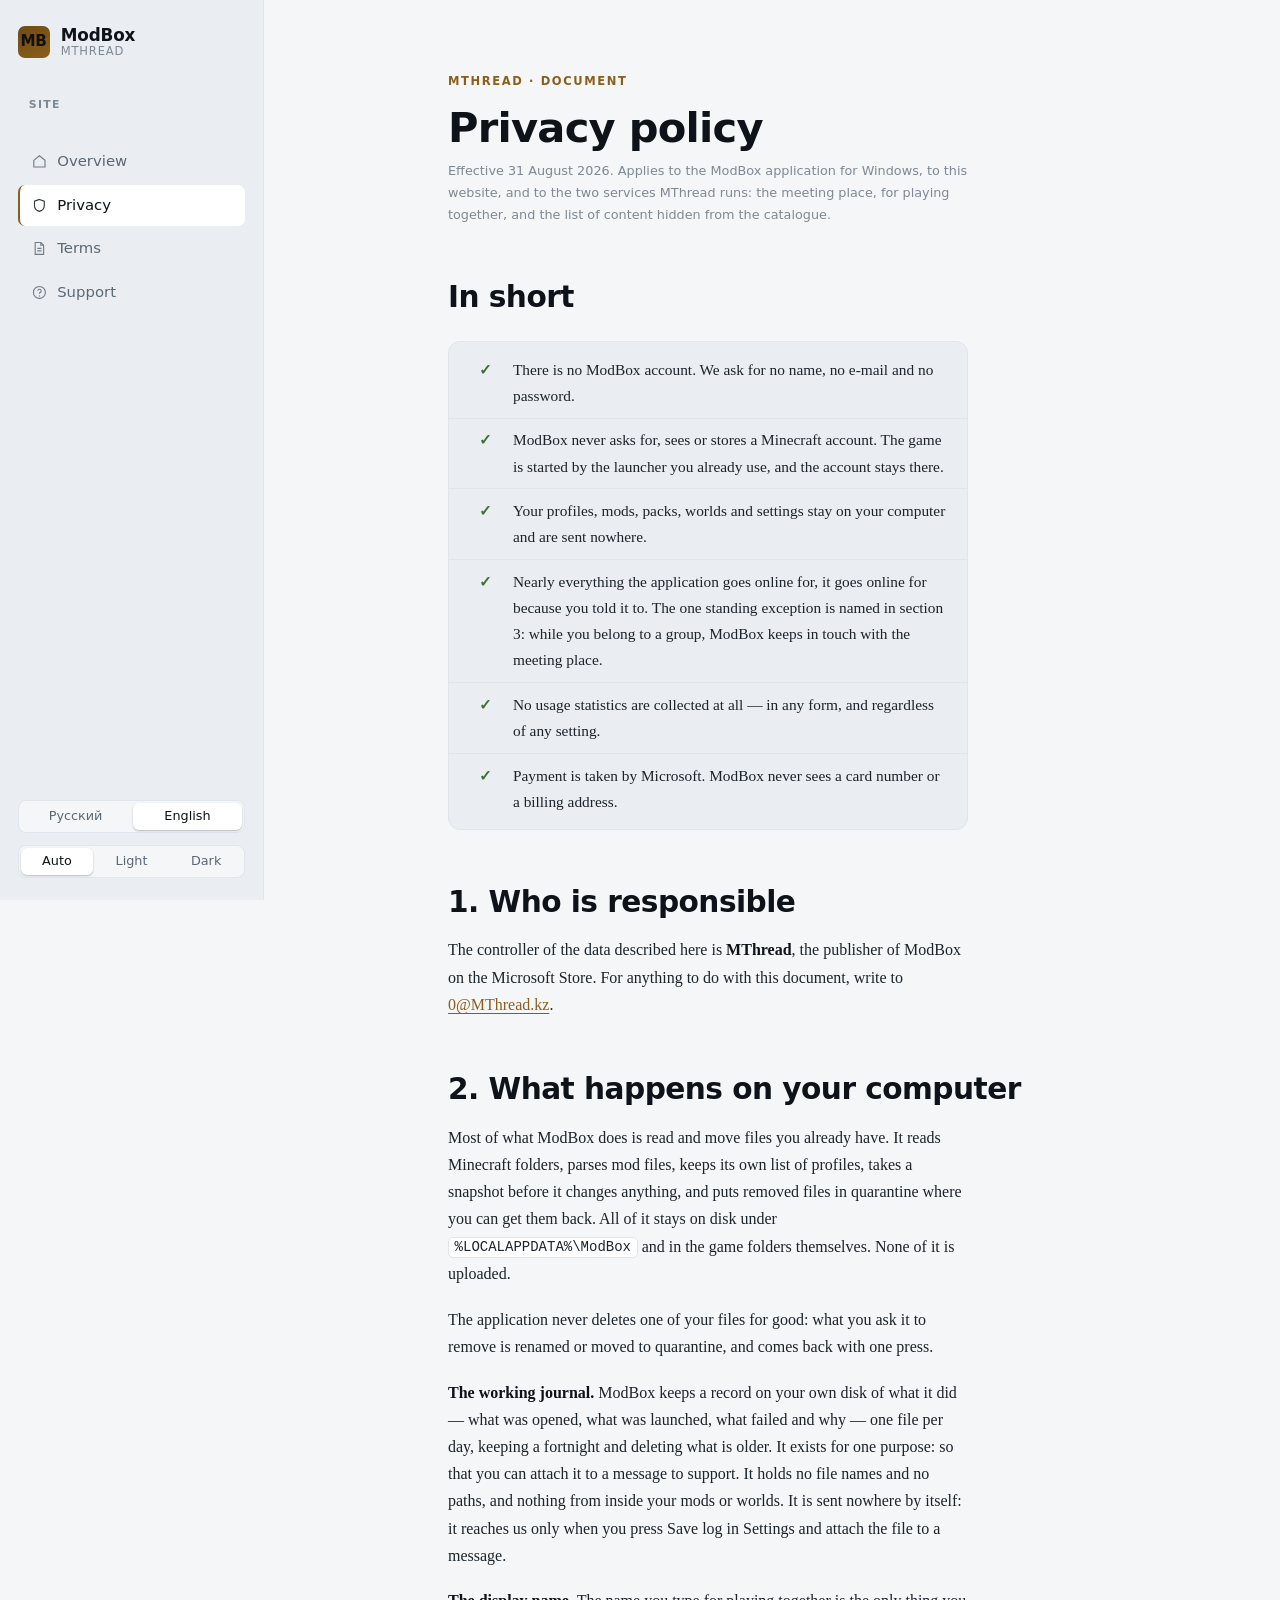
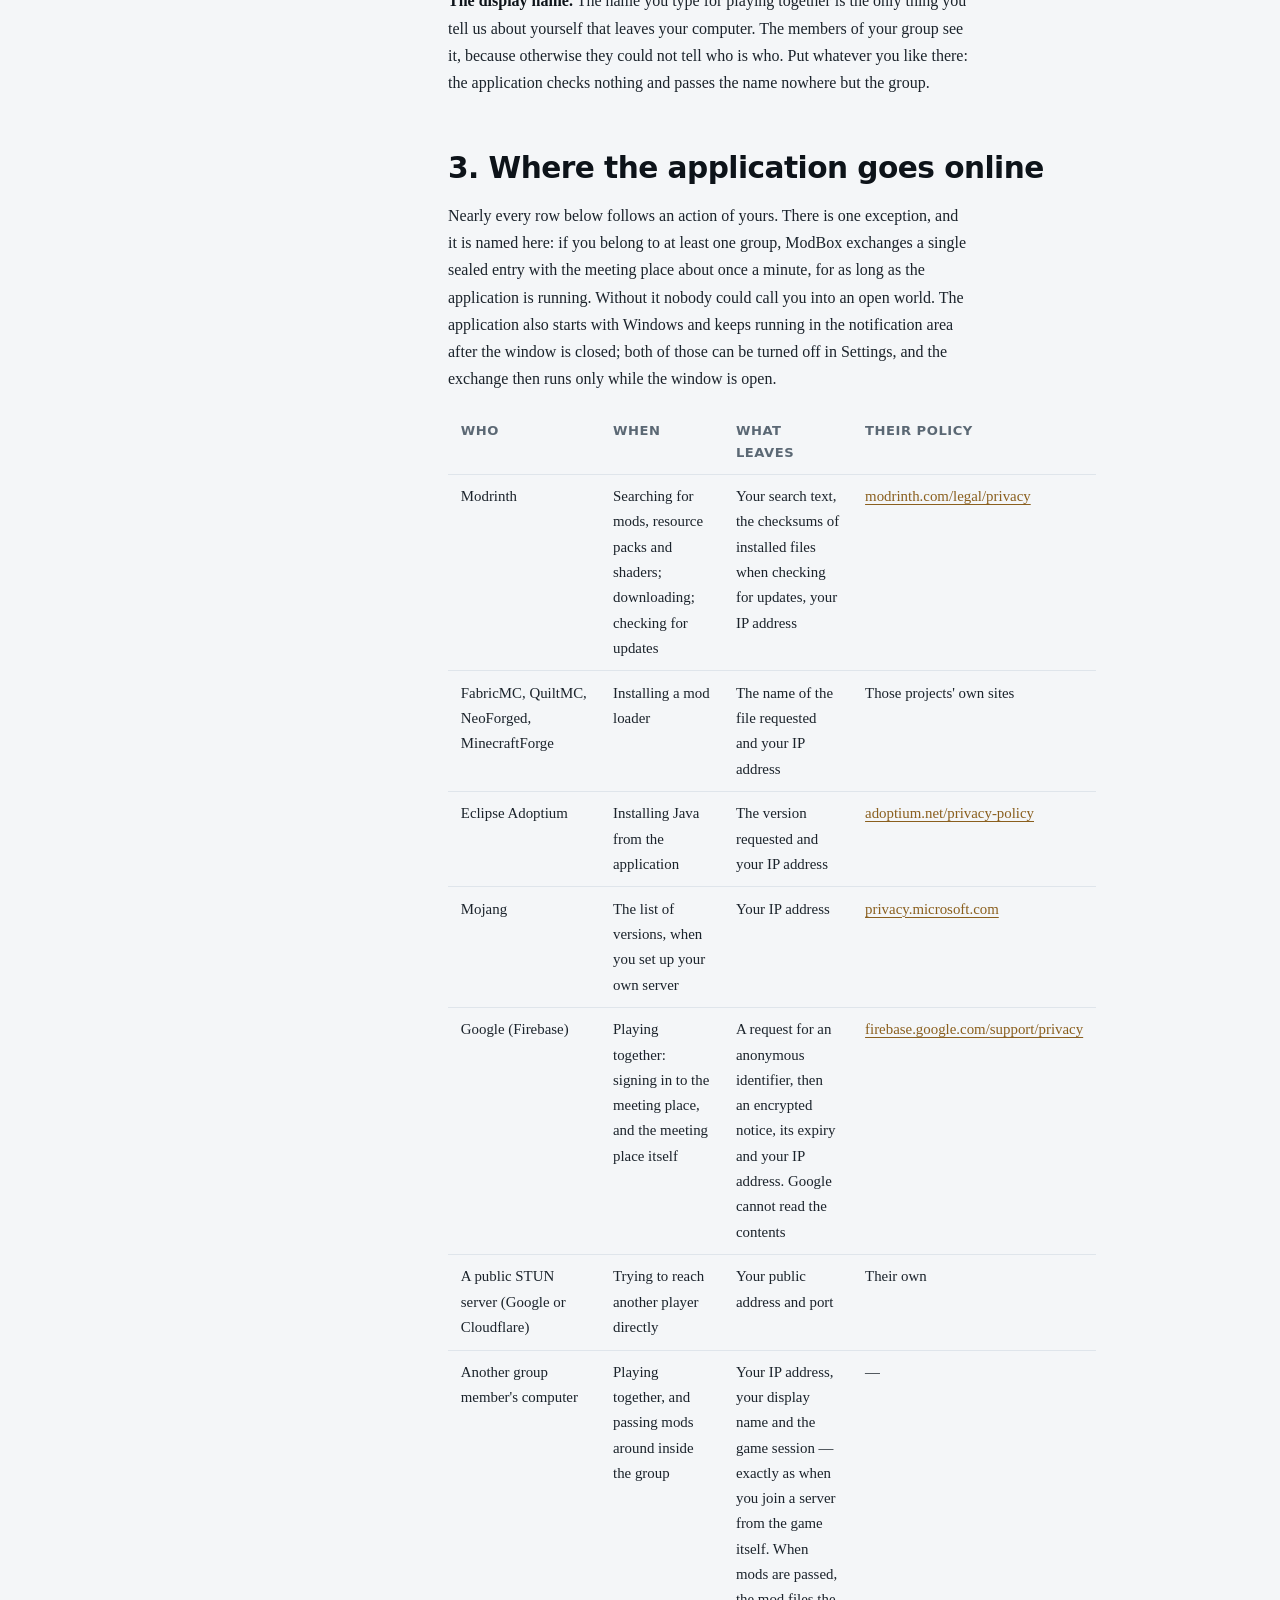
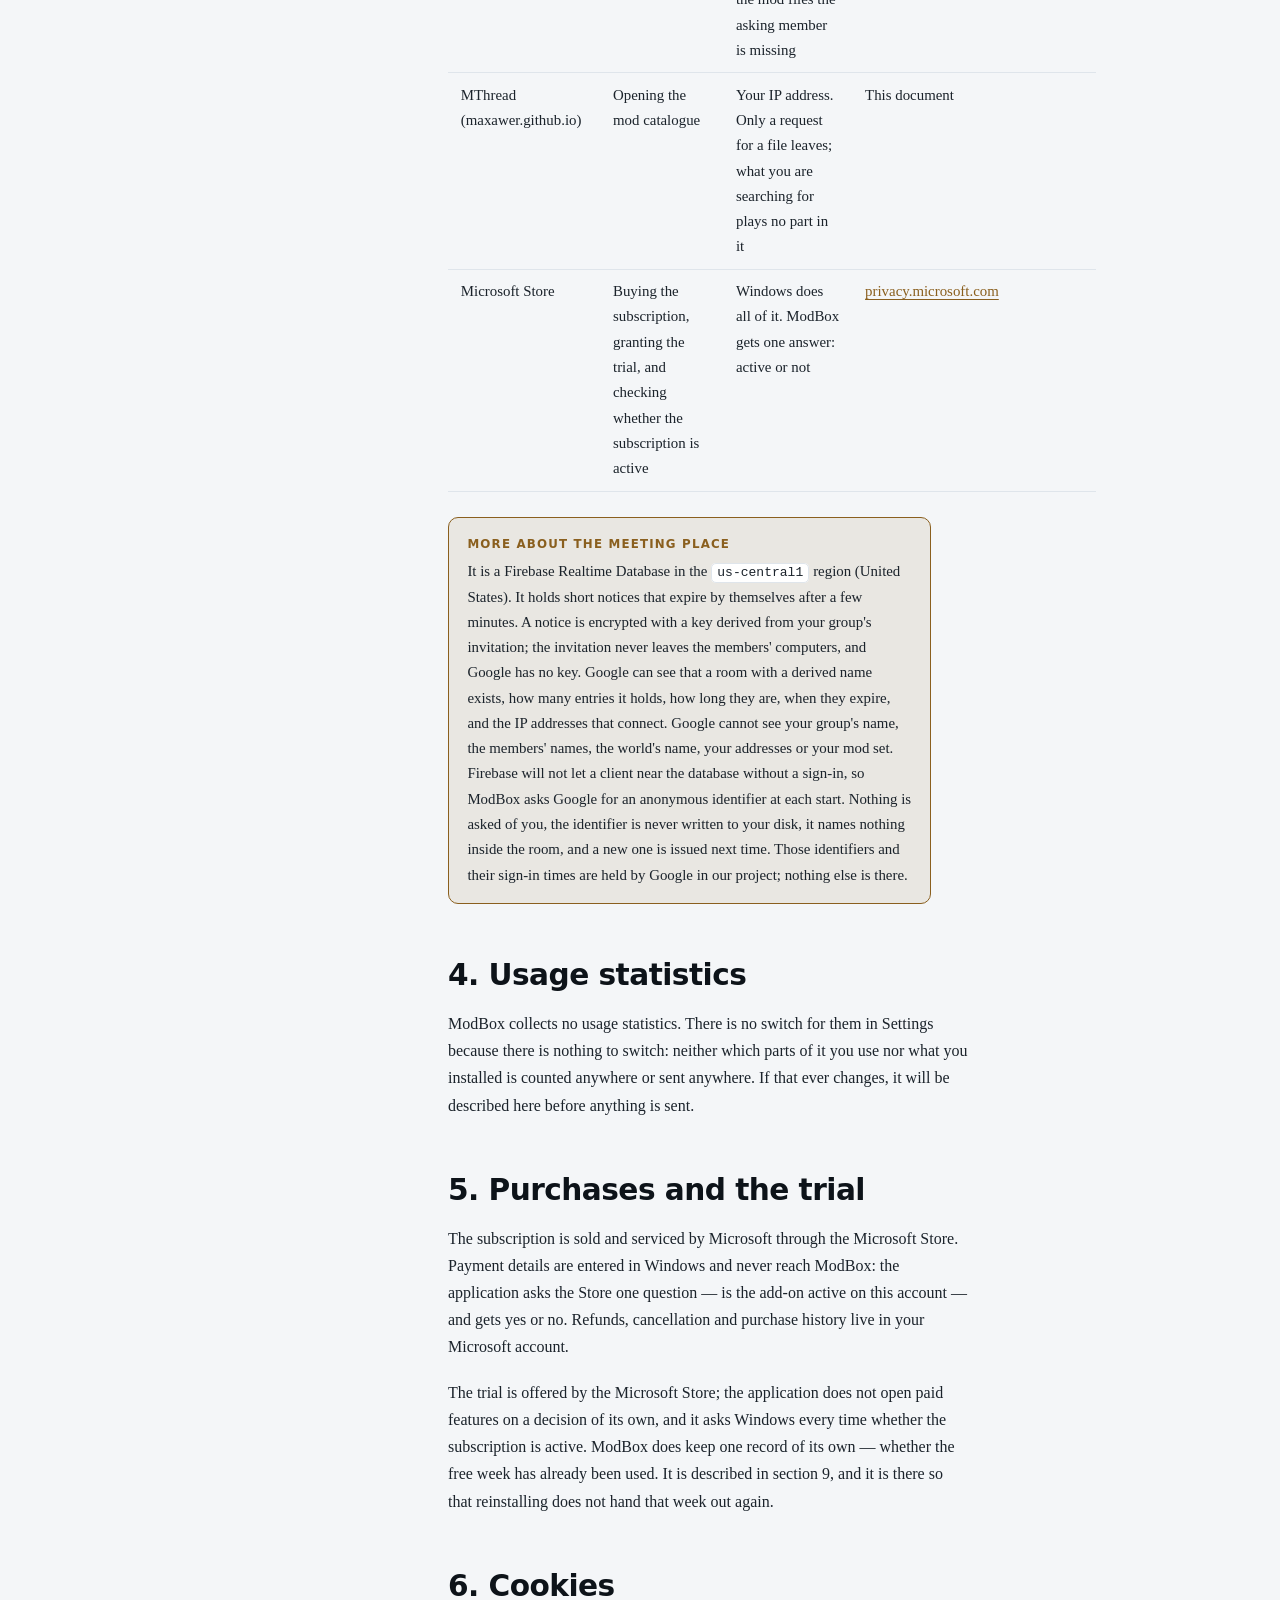
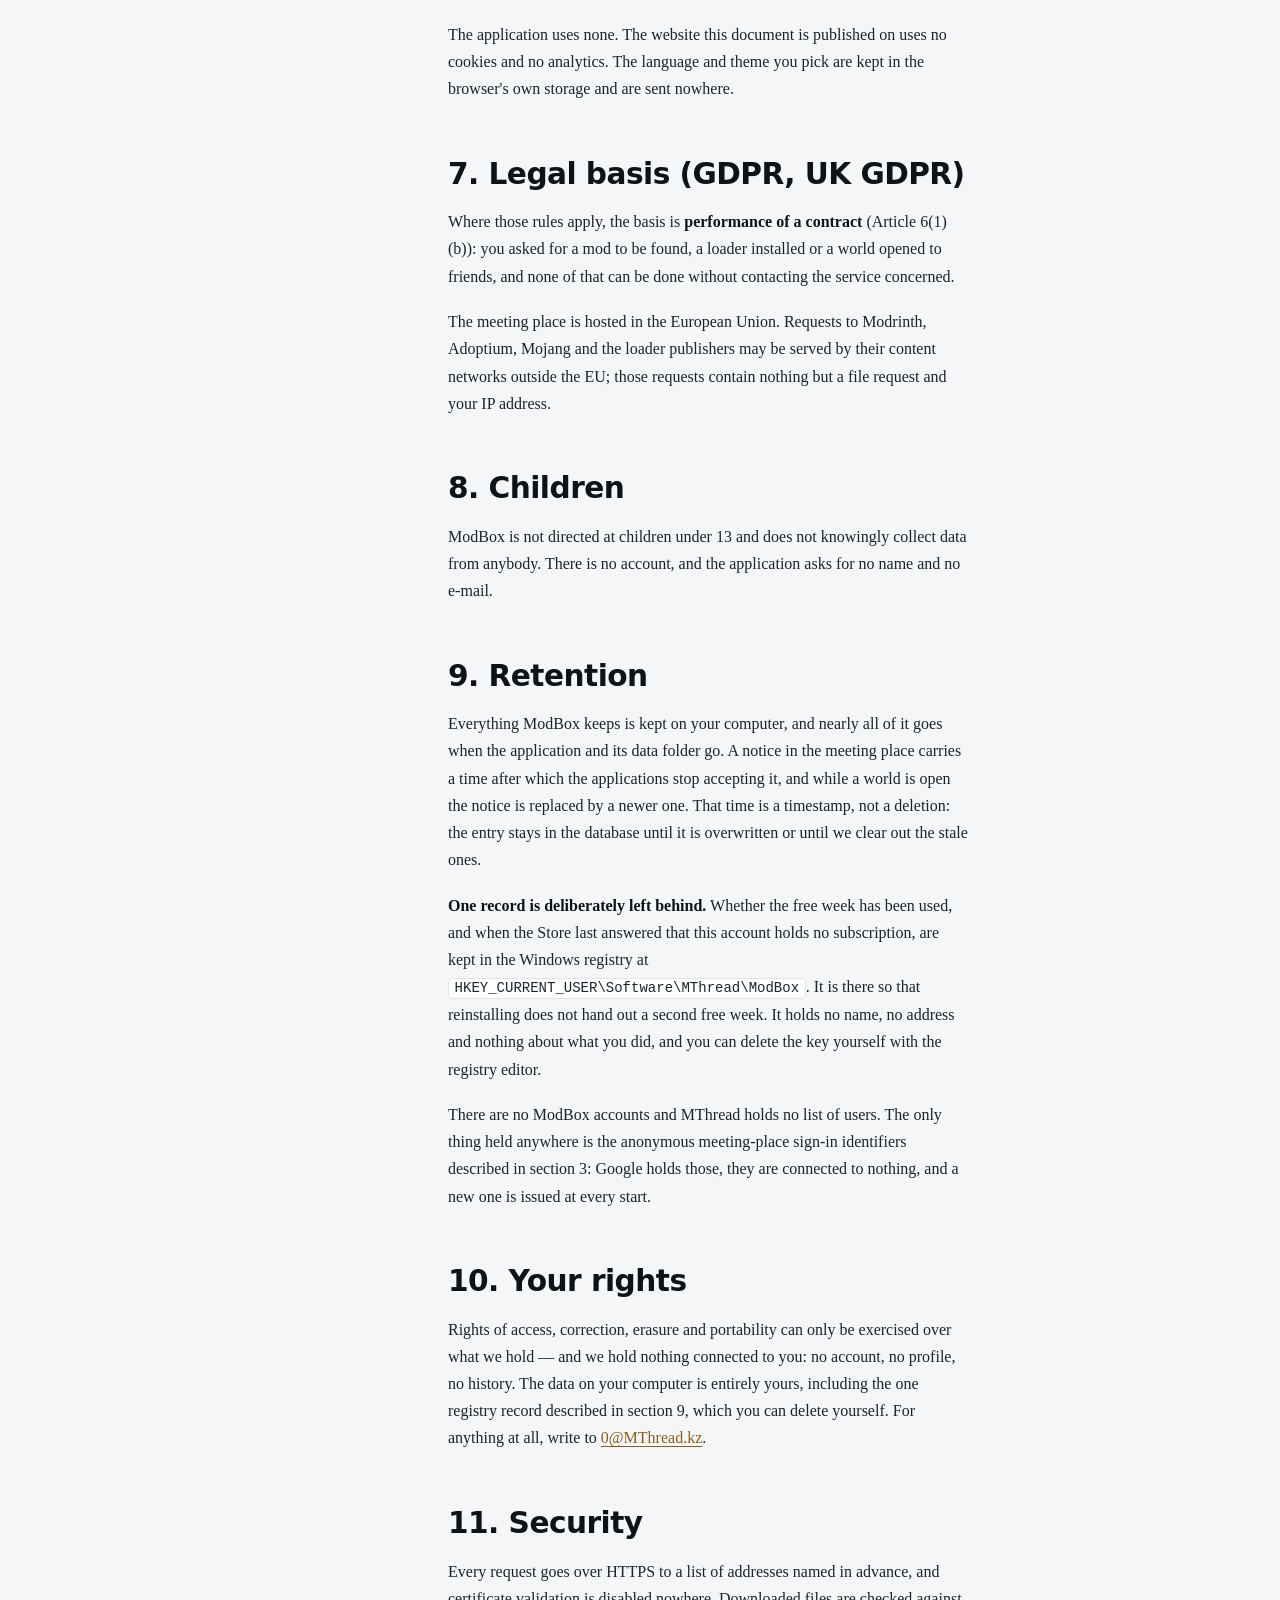
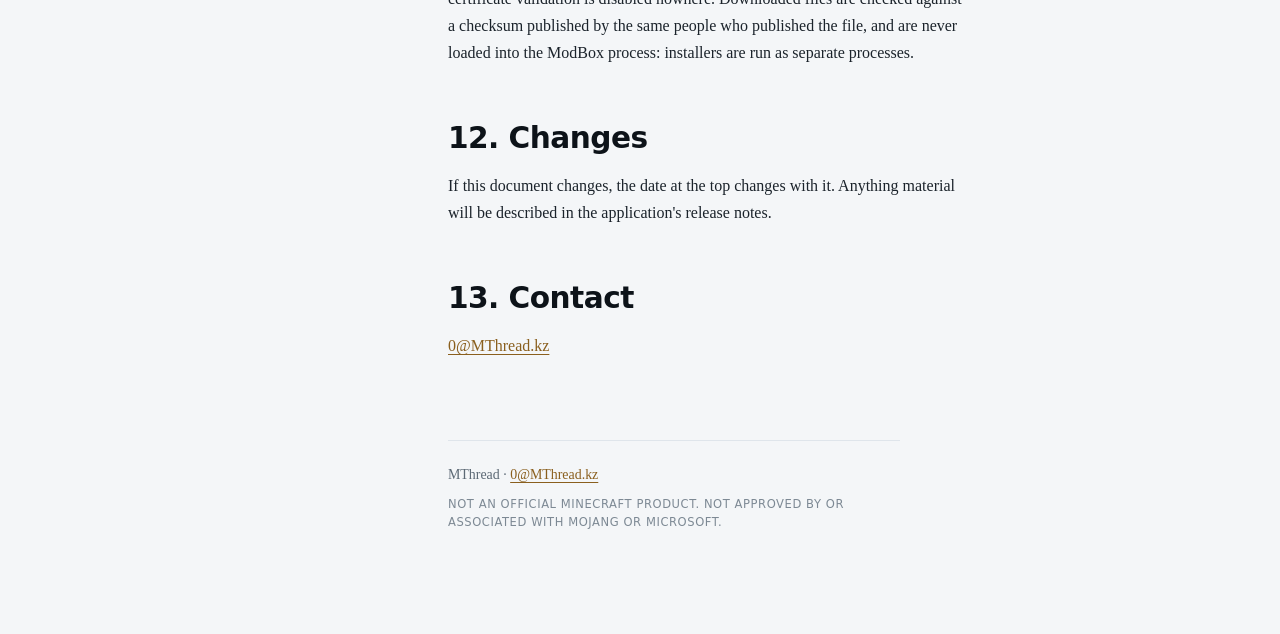
==== commit 9b6f98dd: "Privacy: the meeting place is in us-central1, not europe-west1" ====
--- a/privacy/index.html
+++ b/privacy/index.html
@@ -151,7 +151,7 @@
         </div>
         <div class="note">
           <b>Место встречи подробнее</b>
-          Это база Firebase Realtime Database в регионе <code>europe-west1</code> (Бельгия). Она держит короткие объявления, которые истекают сами через несколько минут. Объявление зашифровано ключом, выведенным из приглашения вашей группы; приглашение не покидает компьютеров участников, и ключа у Google нет. Google видит, что существует комната с выведенным именем, сколько в ней записей, насколько они длинные и когда истекают, и IP-адреса подключающихся. Google не видит названия группы, имён участников, названия мира, ваших адресов и состава сборки. К базе Firebase не пускает клиента без входа, поэтому при каждом запуске ModBox просит у Google анонимный идентификатор. У вас при этом ничего не спрашивают, идентификатор не записывается на диск, в комнате он ничего не называет, и в следующий раз выдаётся новый. Эти идентификаторы и время входа хранятся у Google в нашем проекте; ничего другого там нет.
+          Это база Firebase Realtime Database в регионе <code>us-central1</code> (США). Она держит короткие объявления, которые истекают сами через несколько минут. Объявление зашифровано ключом, выведенным из приглашения вашей группы; приглашение не покидает компьютеров участников, и ключа у Google нет. Google видит, что существует комната с выведенным именем, сколько в ней записей, насколько они длинные и когда истекают, и IP-адреса подключающихся. Google не видит названия группы, имён участников, названия мира, ваших адресов и состава сборки. К базе Firebase не пускает клиента без входа, поэтому при каждом запуске ModBox просит у Google анонимный идентификатор. У вас при этом ничего не спрашивают, идентификатор не записывается на диск, в комнате он ничего не называет, и в следующий раз выдаётся новый. Эти идентификаторы и время входа хранятся у Google в нашем проекте; ничего другого там нет.
         </div>
 
         <h2>4. Статистика использования</h2>
@@ -281,7 +281,7 @@
         </div>
         <div class="note">
           <b>More about the meeting place</b>
-          It is a Firebase Realtime Database in the <code>europe-west1</code> region (Belgium). It holds short notices that expire by themselves after a few minutes. A notice is encrypted with a key derived from your group's invitation; the invitation never leaves the members' computers, and Google has no key. Google can see that a room with a derived name exists, how many entries it holds, how long they are, when they expire, and the IP addresses that connect. Google cannot see your group's name, the members' names, the world's name, your addresses or your mod set. Firebase will not let a client near the database without a sign-in, so ModBox asks Google for an anonymous identifier at each start. Nothing is asked of you, the identifier is never written to your disk, it names nothing inside the room, and a new one is issued next time. Those identifiers and their sign-in times are held by Google in our project; nothing else is there.
+          It is a Firebase Realtime Database in the <code>us-central1</code> region (United States). It holds short notices that expire by themselves after a few minutes. A notice is encrypted with a key derived from your group's invitation; the invitation never leaves the members' computers, and Google has no key. Google can see that a room with a derived name exists, how many entries it holds, how long they are, when they expire, and the IP addresses that connect. Google cannot see your group's name, the members' names, the world's name, your addresses or your mod set. Firebase will not let a client near the database without a sign-in, so ModBox asks Google for an anonymous identifier at each start. Nothing is asked of you, the identifier is never written to your disk, it names nothing inside the room, and a new one is issued next time. Those identifiers and their sign-in times are held by Google in our project; nothing else is there.
         </div>
 
         <h2>4. Usage statistics</h2>
--- a/assets/site.css
+++ b/assets/site.css
@@ -0,0 +1,757 @@
+/* ===========================================================================
+   ModBox — one stylesheet for every page on the site.
+
+   Dark first, because the product is: the palette below is the instrument
+   panel ModBox itself is, and the light theme is the swap rather than the
+   origin. Every colour is a token on :root; nothing takes a colour from
+   inside a media query alone, which is the fault that leaves one theme's
+   text standing on the other theme's ground.
+   =========================================================================== */
+
+:root {
+  color-scheme: dark light;
+
+  /* Ground and surfaces. Blue-biased near-black, never pure. */
+  --ground:      #0f1419;
+  --raised:      #161c23;
+  --sunken:      #0b0f13;
+  --rule:        #232b34;
+  --rule-strong: #33404c;
+
+  /* Text. Cool light grey rather than white — white on this ground glares. */
+  --ink:         #d6dde5;
+  --ink-strong:  #f2f5f8;
+  --ink-muted:   #7e8b99;
+  --ink-faint:   #5a6673;
+
+  /* Brass. The warning lamp on an instrument, used sparingly. */
+  --brass:       #c8964a;
+  --brass-lit:   #e0ac5c;
+  --brass-dim:   rgba(200, 150, 74, 0.14);
+
+  /* Verdicts. Separate from the accent, except for the warning — in this
+     product a warning IS the accent, and saying so twice would be a lie. */
+  --ok:          #6e9e5f;
+  --ok-dim:      rgba(110, 158, 95, 0.14);
+  --warn:        var(--brass);
+  --warn-dim:    var(--brass-dim);
+  --stop:        #b4514e;
+  --stop-dim:    rgba(180, 81, 78, 0.15);
+
+  --focus:       #7fb2e8;
+
+  /* Type */
+  --display: "Archivo", "Segoe UI", system-ui, sans-serif;
+  --body:    "Literata", Georgia, "Times New Roman", serif;
+  --mono:    "JetBrains Mono", ui-monospace, "Cascadia Mono", Consolas, monospace;
+
+  --measure: 65ch;
+  --rail:    16.5rem;
+
+  --step-0: 1rem;
+  --step-1: 1.15rem;
+  --step-2: 1.4rem;
+  --step-3: 1.85rem;
+  --step-4: 2.6rem;
+  --step-5: clamp(2.6rem, 1.6rem + 3.4vw, 4.2rem);
+}
+
+@media (prefers-color-scheme: light) {
+  :root:not([data-theme="dark"]) {
+    --ground:      #f4f6f8;
+    --raised:      #ffffff;
+    --sunken:      #eaeef2;
+    --rule:        #dfe5eb;
+    --rule-strong: #c3ced8;
+
+    --ink:         #1b232b;
+    --ink-strong:  #0d1319;
+    --ink-muted:   #5b6874;
+    --ink-faint:   #7d8994;
+
+    --brass:       #8a5f1e;
+    --brass-lit:   #6f4b13;
+    --brass-dim:   rgba(138, 95, 30, 0.10);
+
+    --ok:          #3f6f33;
+    --ok-dim:      rgba(63, 111, 51, 0.10);
+    --stop:        #a03b38;
+    --stop-dim:    rgba(160, 59, 56, 0.10);
+
+    --focus:       #1f6feb;
+  }
+}
+
+:root[data-theme="light"] {
+  --ground:      #f4f6f8;
+  --raised:      #ffffff;
+  --sunken:      #eaeef2;
+  --rule:        #dfe5eb;
+  --rule-strong: #c3ced8;
+
+  --ink:         #1b232b;
+  --ink-strong:  #0d1319;
+  --ink-muted:   #5b6874;
+  --ink-faint:   #7d8994;
+
+  --brass:       #8a5f1e;
+  --brass-lit:   #6f4b13;
+  --brass-dim:   rgba(138, 95, 30, 0.10);
+
+  --ok:          #3f6f33;
+  --ok-dim:      rgba(63, 111, 51, 0.10);
+  --stop:        #a03b38;
+  --stop-dim:    rgba(160, 59, 56, 0.10);
+
+  --focus:       #1f6feb;
+}
+
+/* --------------------------------------------------------------- reset */
+
+*, *::before, *::after { box-sizing: border-box; }
+
+html { -webkit-text-size-adjust: 100%; }
+
+body {
+  margin: 0;
+  background: var(--ground);
+  color: var(--ink);
+  font-family: var(--body);
+  font-size: var(--step-0);
+  line-height: 1.7;
+  font-optical-sizing: auto;
+}
+
+:where(a):focus-visible,
+:where(button):focus-visible {
+  outline: 2px solid var(--focus);
+  outline-offset: 3px;
+  border-radius: 3px;
+}
+
+/* ------------------------------------------------------------ the shell */
+
+.shell {
+  display: grid;
+  grid-template-columns: var(--rail) minmax(0, 1fr);
+  min-height: 100vh;
+}
+
+/* The navigation rail, which is the application's own left rail. A site of
+   legal documents that looks like the product is unusual on purpose: the
+   reviewer and the player both meet the thing before they install it. */
+.rail {
+  position: sticky;
+  top: 0;
+  align-self: start;
+  height: 100vh;
+  display: flex;
+  flex-direction: column;
+  gap: 1.5rem;
+  padding: 1.6rem 1.1rem 1.4rem;
+  background: var(--sunken);
+  border-right: 1px solid var(--rule);
+  overflow-y: auto;
+}
+
+.mark {
+  display: flex;
+  align-items: center;
+  gap: .7rem;
+  text-decoration: none;
+  color: var(--ink-strong);
+}
+
+.mark-glyph {
+  flex: none;
+  width: 2rem;
+  height: 2rem;
+  border-radius: 7px;
+  background: linear-gradient(150deg, var(--brass-lit), var(--brass));
+  display: grid;
+  place-items: center;
+  color: #14100a;
+  font-family: var(--display);
+  font-weight: 700;
+  font-size: .95rem;
+  letter-spacing: -.02em;
+}
+
+.mark-name {
+  font-family: var(--display);
+  font-weight: 600;
+  font-size: 1.05rem;
+  letter-spacing: -.01em;
+  line-height: 1.1;
+}
+
+.mark-by {
+  display: block;
+  font-family: var(--display);
+  font-weight: 400;
+  font-size: .72rem;
+  letter-spacing: .07em;
+  text-transform: uppercase;
+  color: var(--ink-faint);
+}
+
+.rail nav { display: flex; flex-direction: column; gap: .15rem; }
+
+.rail-head {
+  font-family: var(--display);
+  font-size: .68rem;
+  font-weight: 600;
+  letter-spacing: .12em;
+  text-transform: uppercase;
+  color: var(--ink-faint);
+  padding: .9rem .7rem .35rem;
+}
+
+.rail a.item {
+  display: flex;
+  align-items: center;
+  gap: .6rem;
+  padding: .5rem .7rem;
+  border-radius: 7px;
+  text-decoration: none;
+  color: var(--ink-muted);
+  font-family: var(--display);
+  font-size: .93rem;
+  font-weight: 500;
+  border-left: 2px solid transparent;
+  transition: background .14s ease, color .14s ease;
+}
+
+.rail a.item:hover { background: var(--raised); color: var(--ink); }
+
+.rail a.item[aria-current="page"] {
+  background: var(--raised);
+  color: var(--ink-strong);
+  border-left-color: var(--brass);
+}
+
+.rail a.item svg { flex: none; width: 1.05rem; height: 1.05rem; opacity: .85; }
+
+.rail-foot { margin-top: auto; display: flex; flex-direction: column; gap: .8rem; }
+
+/* Language and theme switches share one control shape. */
+.switch {
+  display: flex;
+  padding: 2px;
+  gap: 2px;
+  background: var(--ground);
+  border: 1px solid var(--rule);
+  border-radius: 8px;
+}
+
+.switch button {
+  flex: 1;
+  font: 500 .8rem/1 var(--display);
+  padding: .42rem .3rem;
+  cursor: pointer;
+  background: none;
+  border: 0;
+  border-radius: 6px;
+  color: var(--ink-muted);
+}
+
+.switch button:hover { color: var(--ink); }
+
+.switch button[aria-pressed="true"] {
+  background: var(--raised);
+  color: var(--ink-strong);
+  box-shadow: 0 1px 2px rgb(0 0 0 / .25);
+}
+
+/* ------------------------------------------------------------- content */
+
+.pane { min-width: 0; }
+
+.page {
+  /* Wider than the measure on purpose: the prose stays at 65ch and the
+     .full blocks step outside it, which is the only width signal the page
+     uses to say "this is the exhibit, that is the commentary". */
+  max-width: calc(var(--measure) + 14rem);
+  margin: 0 auto;
+  padding: 4.5rem 3rem 6rem;
+}
+
+/* The measure applies to the prose, not to the wrapper each language sits in -
+   which is what .page > * would have constrained, leaving the check card boxed
+   to the width of a paragraph. */
+.page > *:not([data-lang]),
+.page > [data-lang] > * { max-width: var(--measure); }
+.page .full { max-width: none; }
+
+.eyebrow {
+  font-family: var(--display);
+  font-size: .72rem;
+  font-weight: 600;
+  letter-spacing: .14em;
+  text-transform: uppercase;
+  color: var(--brass);
+  margin: 0 0 .9rem;
+}
+
+h1, h2, h3, h4 {
+  font-family: var(--display);
+  color: var(--ink-strong);
+  text-wrap: balance;
+  letter-spacing: -.018em;
+  margin: 0;
+}
+
+h1 { font-size: var(--step-4); font-weight: 700; line-height: 1.08; }
+h2 { font-size: var(--step-3); font-weight: 600; line-height: 1.2; margin: 3.4rem 0 1rem; }
+h3 { font-size: var(--step-1); font-weight: 600; line-height: 1.35; margin: 2.2rem 0 .6rem; }
+h4 { font-size: var(--step-0); font-weight: 600; margin: 1.6rem 0 .4rem; }
+
+h2 + h3 { margin-top: 1.4rem; }
+
+.lede {
+  font-size: var(--step-1);
+  line-height: 1.62;
+  color: var(--ink);
+  margin: 1.1rem 0 0;
+}
+
+p, ul, ol, dl { margin: 0 0 1.15rem; }
+ul, ol { padding-left: 1.35rem; }
+li { margin: .35rem 0; }
+li::marker { color: var(--ink-faint); }
+
+a { color: var(--brass); text-underline-offset: .18em; text-decoration-thickness: 1px; }
+a:hover { color: var(--brass-lit); }
+
+strong { color: var(--ink-strong); font-weight: 600; }
+
+code, kbd, samp {
+  font-family: var(--mono);
+  font-size: .875em;
+  background: var(--raised);
+  border: 1px solid var(--rule);
+  padding: .1em .4em;
+  border-radius: 5px;
+}
+
+pre {
+  font-family: var(--mono);
+  font-size: .84rem;
+  line-height: 1.6;
+  background: var(--sunken);
+  border: 1px solid var(--rule);
+  border-radius: 10px;
+  padding: 1rem 1.15rem;
+  overflow-x: auto;
+  margin: 0 0 1.3rem;
+}
+
+pre code { background: none; border: 0; padding: 0; font-size: inherit; }
+
+hr { border: 0; border-top: 1px solid var(--rule); margin: 2.6rem 0; }
+
+blockquote {
+  margin: 1.4rem 0;
+  padding: .9rem 1.15rem;
+  background: var(--raised);
+  border-left: 2px solid var(--rule-strong);
+  border-radius: 0 8px 8px 0;
+  color: var(--ink-muted);
+}
+
+.tablewrap { overflow-x: auto; margin: 0 0 1.3rem; }
+
+table { border-collapse: collapse; width: 100%; font-size: .93rem; }
+caption { text-align: left; color: var(--ink-muted); font-size: .85rem; padding-bottom: .5rem; }
+th, td { text-align: left; padding: .58rem .8rem; border-bottom: 1px solid var(--rule); vertical-align: top; }
+th {
+  font-family: var(--display);
+  font-weight: 600;
+  font-size: .82rem;
+  letter-spacing: .04em;
+  text-transform: uppercase;
+  color: var(--ink-muted);
+}
+td.num { font-variant-numeric: tabular-nums; }
+
+/* --------------------------------------------------- the pre-flight hero */
+
+/* The most characteristic thing this product does, shown rather than
+   described: the check that runs before the game does. */
+.check,
+.crew {
+  font-family: var(--mono);
+  font-size: .84rem;
+  line-height: 1.5;
+  background: var(--sunken);
+  border: 1px solid var(--rule);
+  border-radius: 12px;
+  overflow: hidden;
+  margin: 2.6rem 0 0;
+  box-shadow: 0 18px 40px -28px rgb(0 0 0 / .8);
+}
+
+.check-bar {
+  display: flex;
+  align-items: baseline;
+  gap: .8rem;
+  flex-wrap: wrap;
+  padding: .8rem 1.1rem;
+  border-bottom: 1px solid var(--rule);
+  background: var(--raised);
+}
+
+.check-bar b {
+  font-family: var(--display);
+  font-size: .74rem;
+  font-weight: 600;
+  letter-spacing: .13em;
+  text-transform: uppercase;
+  color: var(--ink-muted);
+}
+
+.check-bar span { margin-left: auto; color: var(--ink-faint); font-size: .78rem; }
+
+.check-rows { list-style: none; margin: 0; padding: .5rem 0; }
+
+.check-rows li {
+  display: grid;
+  grid-template-columns: 2.4rem minmax(0, 1fr);
+  gap: .2rem .5rem;
+  align-items: baseline;
+  margin: 0;
+  padding: .3rem 1.1rem;
+  opacity: 0;
+  transform: translateY(3px);
+  animation: settle .34s ease forwards;
+  animation-delay: calc(var(--i) * 170ms);
+}
+
+.check-rows .sign { justify-self: center; font-weight: 700; }
+.check-rows .file { color: var(--ink); overflow-wrap: anywhere; }
+.check-rows .why { grid-column: 2; color: var(--ink-muted); font-size: .95em; }
+
+.check-rows .ok   .sign { color: var(--ok); }
+.check-rows .warn .sign { color: var(--warn); }
+.check-rows .stop .sign { color: var(--stop); }
+
+.check-foot {
+  display: flex;
+  gap: .5rem;
+  flex-wrap: wrap;
+  padding: .85rem 1.1rem;
+  border-top: 1px solid var(--rule);
+  background: var(--raised);
+  opacity: 0;
+  animation: settle .4s ease forwards;
+  animation-delay: 1.35s;
+}
+
+.tag {
+  font-family: var(--display);
+  font-size: .74rem;
+  font-weight: 600;
+  letter-spacing: .04em;
+  padding: .22rem .6rem;
+  border-radius: 999px;
+  border: 1px solid transparent;
+}
+
+.tag.stop { color: var(--stop); background: var(--stop-dim); border-color: var(--stop); }
+.tag.warn { color: var(--warn); background: var(--warn-dim); border-color: var(--warn); }
+.tag.ok   { color: var(--ok);   background: var(--ok-dim);   border-color: var(--ok); }
+
+@keyframes settle {
+  to { opacity: 1; transform: none; }
+}
+
+@media (prefers-reduced-motion: reduce) {
+  .check-rows li, .check-foot {
+    animation: none;
+    opacity: 1;
+    transform: none;
+  }
+  * { scroll-behavior: auto !important; }
+}
+
+/* The summary at the head of a legal document, built as the same object as
+   the pre-flight check: a bordered panel of rows, each one a finding with a
+   mark against it. Same idea, so the same shape - what differs is that these
+   are sentences rather than filenames, so they keep the body face and no
+   animation, because a document is read, not watched. */
+.claims {
+  list-style: none;
+  margin: 1.6rem 0 2.2rem;
+  padding: .35rem 0;
+  background: var(--sunken);
+  border: 1px solid var(--rule);
+  border-radius: 12px;
+}
+
+.claims li {
+  display: grid;
+  grid-template-columns: 2.4rem minmax(0, 1fr);
+  align-items: baseline;
+  gap: .5rem;
+  margin: 0;
+  padding: .55rem 1.1rem;
+  font-size: .96rem;
+}
+
+.claims li + li { border-top: 1px solid var(--rule); }
+
+.claims li::before {
+  content: "✓";
+  justify-self: center;
+  font-family: var(--mono);
+  font-weight: 700;
+  color: var(--ok);
+}
+
+.claims li::marker { content: none; }
+
+/* The second exhibit: a group holding one mod set. Where the check answers
+   "what is wrong with my folder", this answers "who has what, and where the
+   missing file is coming from" - so the row carries a name, a ping and a
+   verdict rather than a filename. */
+.crew-rows { list-style: none; margin: 0; padding: .5rem 0; }
+
+.crew-rows li {
+  display: grid;
+  grid-template-columns: minmax(0, 1fr) auto;
+  gap: .15rem .9rem;
+  align-items: baseline;
+  margin: 0;
+  padding: .45rem 1.1rem;
+}
+
+.crew-rows li + li { border-top: 1px solid var(--rule); }
+.crew-rows .who { color: var(--ink); overflow-wrap: anywhere; }
+.crew-rows .role { color: var(--ink-faint); }
+
+/* Pings line up as a column of numbers, so they are read as a column. */
+.crew-rows .ping {
+  color: var(--ink-faint);
+  justify-self: end;
+  font-variant-numeric: tabular-nums;
+  white-space: nowrap;
+}
+
+.crew-rows .state { grid-column: 1 / -1; color: var(--ink-muted); font-size: .95em; }
+.crew-rows .state.ok   { color: var(--ok); }
+.crew-rows .state.warn { color: var(--warn); }
+
+.crew-foot {
+  padding: .85rem 1.1rem;
+  border-top: 1px solid var(--rule);
+  background: var(--raised);
+  color: var(--ink-muted);
+  font-size: .95em;
+}
+
+.crew-foot b { color: var(--brass); font-weight: 500; }
+
+/* ------------------------------------------------------------ card grid */
+
+.cards {
+  display: grid;
+  gap: .9rem;
+  grid-template-columns: repeat(auto-fit, minmax(15rem, 1fr));
+  margin: 2rem 0 1.5rem;
+  padding: 0;
+  list-style: none;
+}
+
+.cards li { margin: 0; }
+
+.cards a {
+  display: block;
+  height: 100%;
+  padding: 1.15rem 1.25rem;
+  background: var(--raised);
+  border: 1px solid var(--rule);
+  border-radius: 11px;
+  text-decoration: none;
+  color: var(--ink);
+  transition: border-color .15s ease, transform .15s ease;
+}
+
+.cards a:hover { border-color: var(--rule-strong); transform: translateY(-2px); }
+
+.cards strong {
+  display: block;
+  font-family: var(--display);
+  font-size: .98rem;
+  margin-bottom: .3rem;
+  color: var(--ink-strong);
+}
+
+.cards span { display: block; font-size: .89rem; color: var(--ink-muted); line-height: 1.5; }
+
+/* ------------------------------------------------------------- specifics */
+
+.facts {
+  display: grid;
+  gap: 0;
+  margin: 2rem 0;
+  border: 1px solid var(--rule);
+  border-radius: 11px;
+  overflow: hidden;
+  background: var(--raised);
+}
+
+.facts div {
+  display: grid;
+  grid-template-columns: 11rem minmax(0, 1fr);
+  gap: 1rem;
+  padding: .8rem 1.15rem;
+  border-bottom: 1px solid var(--rule);
+  font-size: .93rem;
+}
+
+.facts div:last-child { border-bottom: 0; }
+
+.facts dt {
+  font-family: var(--display);
+  font-size: .78rem;
+  font-weight: 600;
+  letter-spacing: .06em;
+  text-transform: uppercase;
+  color: var(--ink-muted);
+  margin: 0;
+  padding-top: .15rem;
+}
+
+.facts dd { margin: 0; }
+
+.note {
+  margin: 1.6rem 0;
+  padding: .95rem 1.15rem;
+  background: var(--brass-dim);
+  border: 1px solid var(--brass);
+  border-radius: 10px;
+  font-size: .93rem;
+  color: var(--ink);
+}
+
+.note b {
+  display: block;
+  font-family: var(--display);
+  font-size: .74rem;
+  font-weight: 700;
+  letter-spacing: .1em;
+  text-transform: uppercase;
+  color: var(--brass);
+  margin-bottom: .35rem;
+}
+
+.updated {
+  font-family: var(--display);
+  font-size: .8rem;
+  color: var(--ink-faint);
+  margin: .6rem 0 0;
+}
+
+.foot {
+  margin-top: 5rem;
+  padding-top: 1.4rem;
+  border-top: 1px solid var(--rule);
+  color: var(--ink-muted);
+  font-size: .87rem;
+}
+
+.foot p { margin: 0 0 .5rem; }
+
+.disclaimer {
+  font-family: var(--display);
+  font-size: .72rem;
+  letter-spacing: .05em;
+  color: var(--ink-faint);
+  text-transform: uppercase;
+  line-height: 1.6;
+}
+
+/* Two languages live in one document; the switch hides one of them. The switch's
+   own buttons deliberately use a different attribute (data-set-lang), because a
+   button labelled with the language it selects must stay visible in both. */
+[data-lang] { display: none; }
+body[data-active="ru"] [data-lang="ru"] { display: block; }
+body[data-active="en"] [data-lang="en"] { display: block; }
+span[data-lang], a[data-lang], b[data-lang] { display: none; }
+body[data-active="ru"] span[data-lang="ru"],
+body[data-active="ru"] a[data-lang="ru"],
+body[data-active="ru"] b[data-lang="ru"] { display: inline; }
+body[data-active="en"] span[data-lang="en"],
+body[data-active="en"] a[data-lang="en"],
+body[data-active="en"] b[data-lang="en"] { display: inline; }
+
+/* -------------------------------------------------------------- narrow */
+
+.rail-toggle { display: none; }
+
+@media (max-width: 62rem) {
+  /* minmax(0, 1fr), not 1fr: a bare 1fr floors the track at the min-content
+     width of what is in it, and the nav is a row of four names that does not
+     wrap. That floor pushed the whole grid - rail and pane together - out to
+     714px inside a 375px window, so every line of the page ran off the right
+     edge. The pair of min-width: 0 below stop the same thing happening one
+     level down, at the flex items. */
+  .shell { grid-template-columns: minmax(0, 1fr); }
+
+  .rail {
+    position: sticky;
+    top: 0;
+    z-index: 10;
+    height: auto;
+    min-width: 0;
+    flex-direction: row;
+    flex-wrap: wrap;
+    align-items: center;
+    gap: .5rem 1rem;
+    padding: .7rem 1rem;
+    border-right: 0;
+    border-bottom: 1px solid var(--rule);
+    overflow: visible;
+  }
+
+  .rail-head { display: none; }
+
+  /* The name and the switches share the first line; the tabs take the second
+     one whole and scroll sideways within it. Three things on one line is what
+     overflowed a phone. */
+  .mark { order: 1; }
+  .rail-foot { order: 2; margin: 0 0 0 auto; flex-direction: row; flex-wrap: wrap; }
+
+  .rail nav {
+    order: 3;
+    flex: 1 0 100%;
+    min-width: 0;
+    flex-direction: row;
+    gap: .2rem;
+    overflow-x: auto;
+    scrollbar-width: none;
+  }
+
+  .rail nav::-webkit-scrollbar { display: none; }
+
+  .rail a.item {
+    border-left: 0;
+    border-bottom: 2px solid transparent;
+    border-radius: 6px 6px 0 0;
+    white-space: nowrap;
+    padding: .45rem .6rem;
+  }
+
+  .rail a.item[aria-current="page"] { border-bottom-color: var(--brass); }
+  .rail a.item svg { display: none; }
+
+  .pane, .page { min-width: 0; }
+  .page { padding: 2.5rem 1.25rem 4rem; }
+}
+
+@media (max-width: 34rem) {
+  .mark-name { font-size: .95rem; }
+  .mark-by { display: none; }
+  .facts div { grid-template-columns: 1fr; gap: .2rem; }
+  .check-rows li { grid-template-columns: 1.6rem minmax(0, 1fr); }
+}
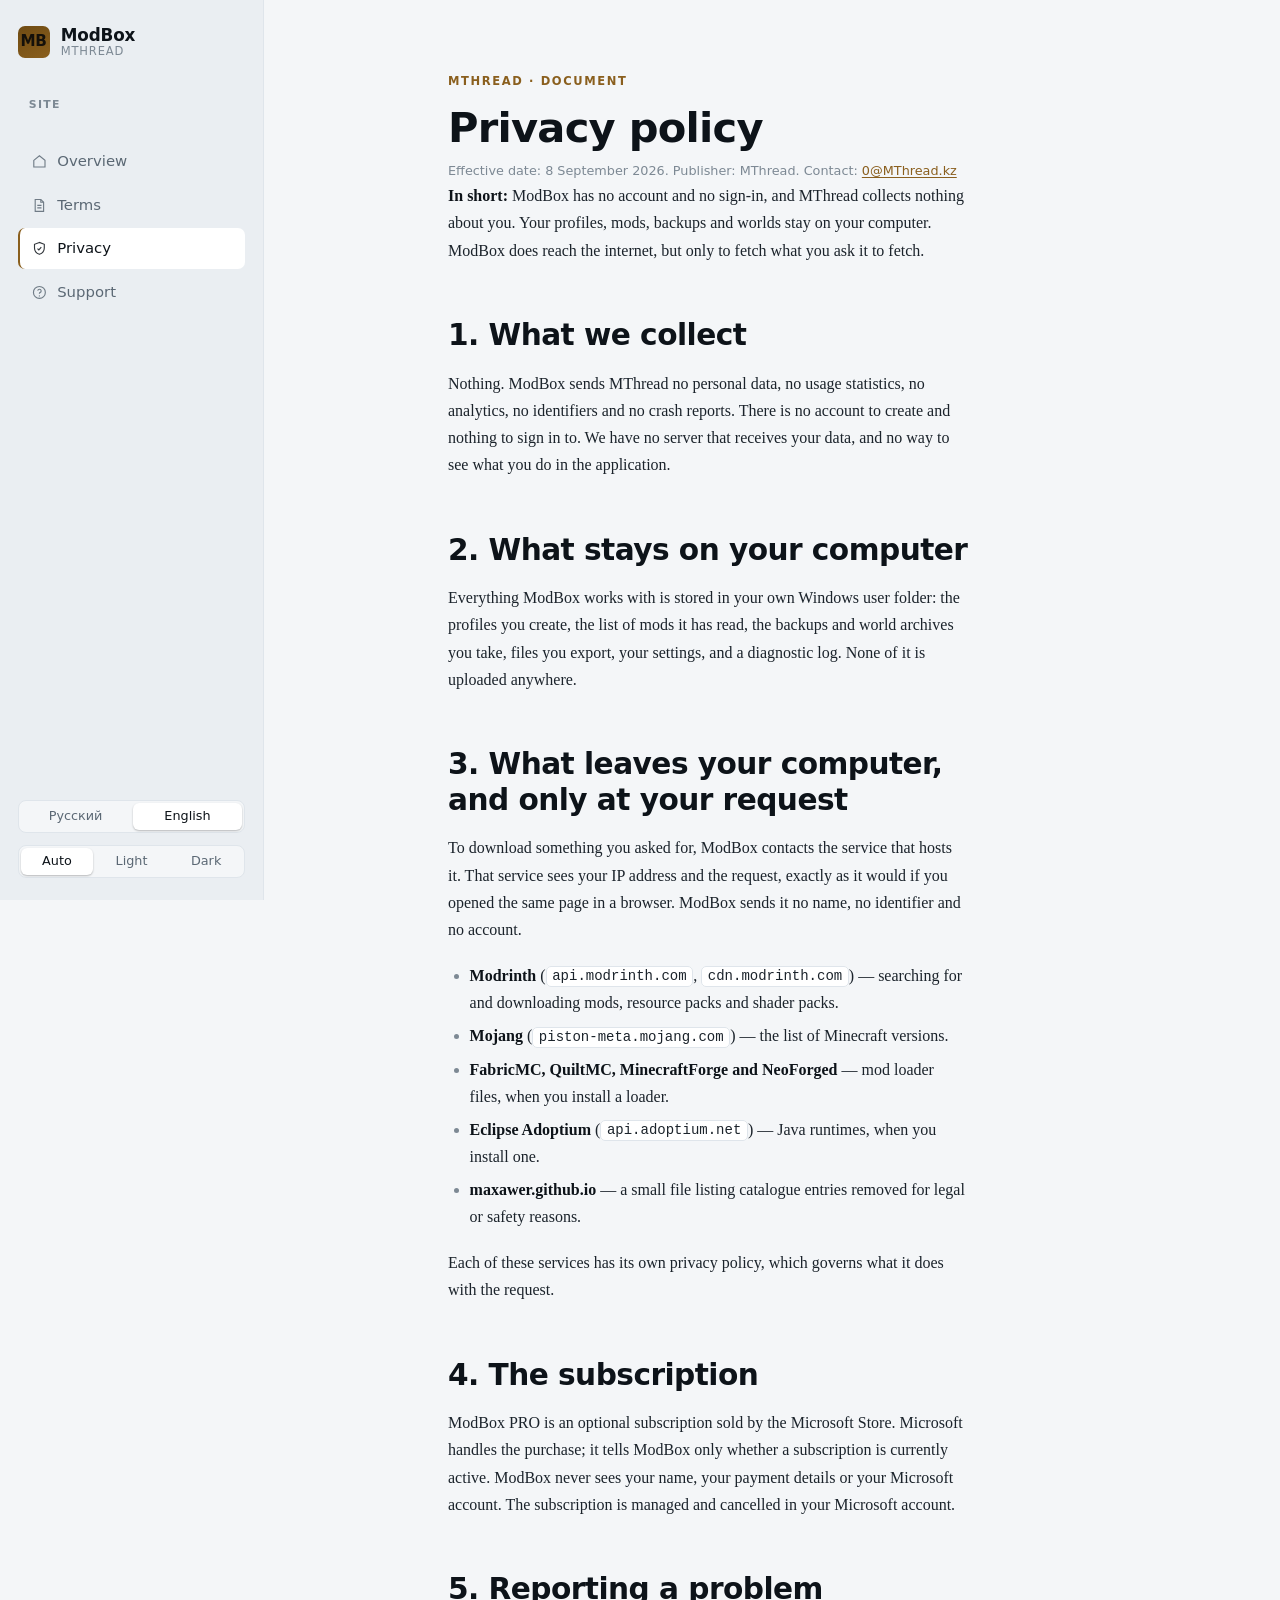
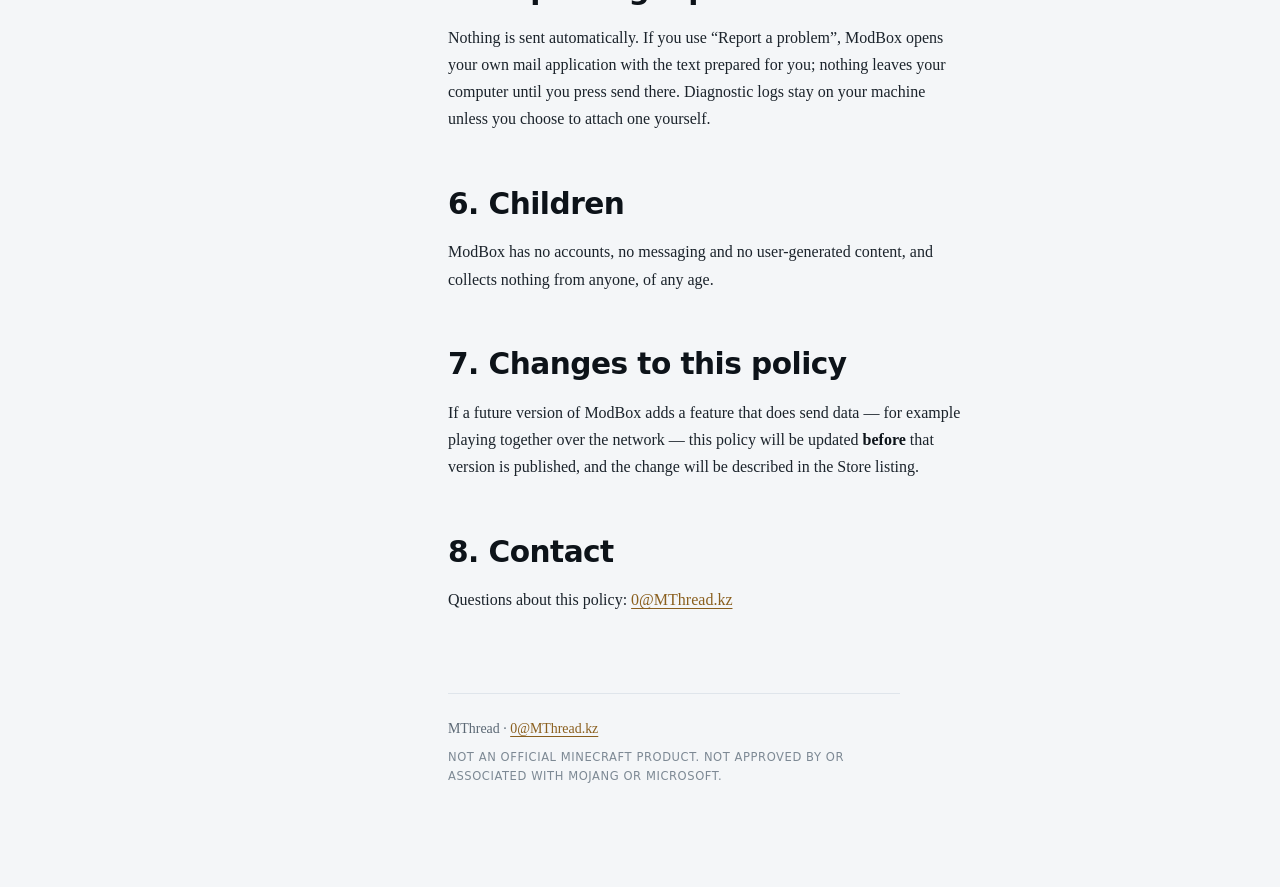
==== commit 1c67727b: "Политика конфиденциальности: страница на русском и английском" ====
--- a/privacy/index.html
+++ b/privacy/index.html
@@ -5,7 +5,7 @@
 <meta name="viewport" content="width=device-width, initial-scale=1" />
 <title data-ru="Политика конфиденциальности — ModBox" data-en="Privacy policy — ModBox">Политика конфиденциальности — ModBox</title>
 <meta name="robots" content="index, follow" />
-<meta name="description" content="Какие данные ModBox держит на вашем компьютере и куда он выходит в сеть. / What ModBox keeps on your computer, and everywhere it goes online." />
+<meta name="description" content="Политика конфиденциальности ModBox. / The privacy policy for ModBox." />
 <meta name="theme-color" content="#0f1419" />
 <link rel="preconnect" href="https://fonts.googleapis.com" />
 <link rel="preconnect" href="https://fonts.gstatic.com" crossorigin />
@@ -29,13 +29,13 @@
         <svg viewBox="0 0 24 24" fill="none" stroke="currentColor" stroke-width="1.6" aria-hidden="true"><path d="M4 10.5 12 4l8 6.5V20H4z"/></svg>
         <span data-lang="ru">Обзор</span><span data-lang="en">Overview</span>
       </a>
-      <a class="item" href="../privacy/" aria-current="page" data-keep-lang>
-        <svg viewBox="0 0 24 24" fill="none" stroke="currentColor" stroke-width="1.6" aria-hidden="true"><path d="M12 3.5 19 6v6c0 4.2-2.9 7.3-7 8.5-4.1-1.2-7-4.3-7-8.5V6z"/></svg>
-        <span data-lang="ru">Конфиденциальность</span><span data-lang="en">Privacy</span>
-      </a>
       <a class="item" href="../terms/" data-keep-lang>
         <svg viewBox="0 0 24 24" fill="none" stroke="currentColor" stroke-width="1.6" aria-hidden="true"><path d="M6 3.5h8l4 4V20.5H6z"/><path d="M14 3.5v4h4"/><path d="M9 12h6M9 15.5h6"/></svg>
         <span data-lang="ru">Условия</span><span data-lang="en">Terms</span>
+      </a>
+      <a class="item" href="../privacy/" aria-current="page" data-keep-lang>
+        <svg viewBox="0 0 24 24" fill="none" stroke="currentColor" stroke-width="1.6" aria-hidden="true"><path d="M12 3.5 5 6.2v5.1c0 4 2.9 7.7 7 9.2 4.1-1.5 7-5.2 7-9.2V6.2z"/><path d="M9.3 12.2l1.9 1.9 3.5-3.9"/></svg>
+        <span data-lang="ru">Конфиденциальность</span><span data-lang="en">Privacy</span>
       </a>
       <a class="item" href="../support/" data-keep-lang>
         <svg viewBox="0 0 24 24" fill="none" stroke="currentColor" stroke-width="1.6" aria-hidden="true"><circle cx="12" cy="12" r="8.5"/><path d="M9.6 9.4a2.5 2.5 0 1 1 3.2 2.9c-.5.2-.8.7-.8 1.2v.4"/><circle cx="12" cy="17" r=".9" fill="currentColor" stroke="none"/></svg>
@@ -63,260 +63,82 @@
       <div data-lang="ru">
         <p class="eyebrow">MThread · Документ</p>
         <h1>Политика конфиденциальности</h1>
-        <p class="updated">Действует с 31 августа 2026 года. Относится к приложению ModBox для Windows, к этому сайту и к двум службам, которые держит MThread: месту встречи для совместной игры и списку содержимого, скрытого из каталога.</p>
+        <p class="updated">Действует с 8 сентября 2026 года. Издатель: MThread. Связь: <a href="mailto:0@MThread.kz">0@MThread.kz</a></p>
 
-        <h2>Кратко</h2>
-        <ul class="claims">
-          <li>Учётной записи в ModBox нет. Мы не спрашиваем ни имени, ни почты, ни пароля.</li>
-          <li>Аккаунт Minecraft ModBox не запрашивает, не видит и не хранит. Игру запускает тот лаунчер, которым вы уже пользуетесь, и аккаунт остаётся там.</li>
-          <li>Ваши профили, моды, сборки, миры и настройки лежат на вашем компьютере и никуда не отправляются.</li>
-          <li>Почти всё, ради чего приложение выходит в сеть, оно делает по вашей команде. Одно исключение постоянно и названо в разделе 3: пока вы состоите в группе, ModBox держит связь с местом встречи.</li>
-          <li>Статистика использования не собирается вообще — ни в каком виде и независимо от каких-либо настроек.</li>
-          <li>Плату принимает Microsoft. Ни номера карты, ни платёжного адреса ModBox не видит.</li>
+        <p><strong>Коротко:</strong> в ModBox нет учётной записи и нет входа, и MThread не собирает о вас ничего. Ваши профили, моды, резервные копии и миры остаются на вашем компьютере. ModBox выходит в интернет, но только за тем, что вы попросили скачать.</p>
+
+        <h2>1. Что мы собираем</h2>
+        <p>Ничего. ModBox не отправляет MThread ни персональных данных, ни статистики использования, ни аналитики, ни идентификаторов, ни отчётов о сбоях. Учётную запись создавать негде, и входить некуда. У нас нет сервера, который принимал бы ваши данные, и нет способа увидеть, что вы делаете в приложении.</p>
+
+        <h2>2. Что остаётся на вашем компьютере</h2>
+        <p>Всё, с чем работает ModBox, хранится в вашей собственной пользовательской папке Windows: созданные вами профили, список прочитанных модов, резервные копии и архивы миров, выгруженные файлы, настройки и диагностический журнал. Ничто из этого никуда не загружается.</p>
+
+        <h2>3. Что уходит с вашего компьютера — и только по вашей просьбе</h2>
+        <p>Чтобы скачать то, что вы попросили, ModBox обращается к службе, которая это хранит. Эта служба видит ваш IP-адрес и сам запрос — ровно так же, как если бы вы открыли ту же страницу в браузере. Ни имени, ни идентификатора, ни учётной записи ModBox ей не передаёт.</p>
+        <ul>
+          <li><strong>Modrinth</strong> (<code>api.modrinth.com</code>, <code>cdn.modrinth.com</code>) — поиск и скачивание модов, ресурс-паков и шейдеров.</li>
+          <li><strong>Mojang</strong> (<code>piston-meta.mojang.com</code>) — список версий Minecraft.</li>
+          <li><strong>FabricMC, QuiltMC, MinecraftForge и NeoForged</strong> — файлы загрузчиков модов, когда вы ставите загрузчик.</li>
+          <li><strong>Eclipse Adoptium</strong> (<code>api.adoptium.net</code>) — среды Java, когда вы ставите одну из них.</li>
+          <li><strong>maxawer.github.io</strong> — небольшой файл со списком записей каталога, изъятых по правовым соображениям или соображениям безопасности.</li>
         </ul>
+        <p>У каждой из этих служб своя политика конфиденциальности, и именно она определяет, что служба делает с запросом.</p>
 
-        <h2>1. Кто отвечает за данные</h2>
-        <p>Оператором данных, описанных в этом документе, выступает <strong>MThread</strong>, издатель приложения ModBox в Microsoft Store. Связь по любому вопросу, связанному с этим документом, — <a href="mailto:0@MThread.kz">0@MThread.kz</a>.</p>
+        <h2>4. Подписка</h2>
+        <p>ModBox PRO — необязательная подписка, которую продаёт Microsoft Store. Покупкой распоряжается Microsoft; приложению она сообщает только одно — действует подписка сейчас или нет. Ни вашего имени, ни платёжных данных, ни аккаунта Microsoft ModBox не видит. Подписка управляется и отменяется в вашем аккаунте Microsoft.</p>
 
-        <h2>2. Что происходит на вашем компьютере</h2>
-        <p>Основная работа ModBox — читать и перекладывать файлы, которые уже лежат у вас. Приложение читает папки Minecraft, разбирает файлы модов, ведёт свой список профилей, делает снимки перед изменениями и складывает удалённое в карантин, откуда его можно вернуть. Всё это остаётся на диске под <code>%LOCALAPPDATA%\ModBox</code> и в самих папках игры. Ничего из этого не выгружается.</p>
-        <p>Приложение никогда не удаляет ваш файл безвозвратно: то, что вы просите убрать, переименовывается или переносится в карантин, и оттуда возвращается одним нажатием.</p>
-        <p><strong>Журнал работы.</strong> ModBox ведёт у себя на диске записи о собственной работе — что открывалось, что запускалось, что не удалось и почему, — по одному файлу на день, храня две недели и удаляя старое. Он нужен для одного: чтобы вы могли приложить его к письму в поддержку. Имён файлов и путей в нём нет, содержимого ваших модов и миров тоже. Сам по себе он никуда не отправляется: он попадает к нам только тогда, когда вы нажали «Сохранить журнал» в настройках и приложили полученный файл к письму.</p>
-        <p><strong>Отображаемое имя.</strong> Имя, которое вы вводите для совместной игры, — единственное, что вы сообщаете о себе и что уходит с вашего компьютера. Его видят участники вашей группы, потому что иначе они не поняли бы, кто есть кто. Пишите там что хотите: приложение ничего не проверяет и никуда это имя, кроме группы, не передаёт.</p>
+        <h2>5. Сообщение о проблеме</h2>
+        <p>Автоматически не отправляется ничего. Когда вы нажимаете «Сообщить о проблеме», ModBox открывает вашу собственную почтовую программу с уже написанным текстом; пока вы не нажмёте «отправить» там, с компьютера не уходит ничего. Диагностические журналы остаются на вашей машине, если вы сами не приложите один из них.</p>
 
-        <h2>3. Куда приложение выходит в сеть</h2>
-        <p>Почти каждая строка ниже происходит после вашего действия. Исключение одно, и оно здесь названо: если вы состоите хотя бы в одной группе, ModBox примерно раз в минуту обменивается с местом встречи одной запечатанной записью, всё время, пока приложение запущено. Без этого вас нельзя было бы позвать в открытый мир. Приложение при этом запускается вместе с Windows и после закрытия окна продолжает работать в области уведомлений; и запуск вместе с Windows, и работу в области уведомлений можно выключить в настройках, и тогда обмен идёт только пока окно открыто.</p>
-        <div class="tablewrap full">
-          <table>
-            <thead>
-              <tr><th scope="col">Кому</th><th scope="col">Когда</th><th scope="col">Что уходит</th><th scope="col">Их политика</th></tr>
-            </thead>
-            <tbody>
-              <tr>
-                <td>Modrinth</td>
-                <td>Поиск модов, ресурс-паков и шейдеров; загрузка; проверка обновлений</td>
-                <td>Ваш поисковый запрос, контрольные суммы установленных файлов при проверке обновлений, IP-адрес</td>
-                <td><a href="https://modrinth.com/legal/privacy">modrinth.com/legal/privacy</a></td>
-              </tr>
-              <tr>
-                <td>FabricMC, QuiltMC, NeoForged, MinecraftForge</td>
-                <td>Установка загрузчика модов</td>
-                <td>Имя запрошенного файла и IP-адрес</td>
-                <td>Сайты этих проектов</td>
-              </tr>
-              <tr>
-                <td>Eclipse Adoptium</td>
-                <td>Установка Java из приложения</td>
-                <td>Запрошенная версия и IP-адрес</td>
-                <td><a href="https://adoptium.net/privacy-policy/">adoptium.net/privacy-policy</a></td>
-              </tr>
-              <tr>
-                <td>Mojang</td>
-                <td>Список версий, когда вы поднимаете свой сервер</td>
-                <td>IP-адрес</td>
-                <td><a href="https://privacy.microsoft.com/privacystatement">privacy.microsoft.com</a></td>
-              </tr>
-              <tr>
-                <td>Google (Firebase)</td>
-                <td>Совместная игра: вход в место встречи и само место встречи</td>
-                <td>Запрос анонимного идентификатора, затем зашифрованное объявление, срок его истечения и IP-адрес. Содержимого Google прочесть не может</td>
-                <td><a href="https://firebase.google.com/support/privacy">firebase.google.com/support/privacy</a></td>
-              </tr>
-              <tr>
-                <td>Публичный STUN-сервер (Google или Cloudflare)</td>
-                <td>Попытка прямого соединения с другим игроком</td>
-                <td>Ваш публичный адрес и порт</td>
-                <td>Их собственные</td>
-              </tr>
-              <tr>
-                <td>Компьютер другого участника группы</td>
-                <td>Совместная игра, а также передача модов внутри группы</td>
-                <td>Ваш IP-адрес, отображаемое имя и игровой сеанс — ровно как при обычном подключении к серверу из игры. При передаче модов — сами файлы модов, которых не хватает тому, кто их просит</td>
-                <td>—</td>
-              </tr>
-              <tr>
-                <td>MThread (maxawer.github.io)</td>
-                <td>Открытие каталога модов</td>
-                <td>IP-адрес. Уходит только запрос файла: что именно вы ищете, здесь не участвует</td>
-                <td>Этот документ</td>
-              </tr>
-              <tr>
-                <td>Microsoft Store</td>
-                <td>Покупка подписки, выдача пробного периода и проверка того, действует ли подписка</td>
-                <td>Всё делает Windows. ModBox получает один ответ: действует или нет</td>
-                <td><a href="https://privacy.microsoft.com/privacystatement">privacy.microsoft.com</a></td>
-              </tr>
-            </tbody>
-          </table>
-        </div>
-        <div class="note">
-          <b>Место встречи подробнее</b>
-          Это база Firebase Realtime Database в регионе <code>us-central1</code> (США). Она держит короткие объявления, которые истекают сами через несколько минут. Объявление зашифровано ключом, выведенным из приглашения вашей группы; приглашение не покидает компьютеров участников, и ключа у Google нет. Google видит, что существует комната с выведенным именем, сколько в ней записей, насколько они длинные и когда истекают, и IP-адреса подключающихся. Google не видит названия группы, имён участников, названия мира, ваших адресов и состава сборки. К базе Firebase не пускает клиента без входа, поэтому при каждом запуске ModBox просит у Google анонимный идентификатор. У вас при этом ничего не спрашивают, идентификатор не записывается на диск, в комнате он ничего не называет, и в следующий раз выдаётся новый. Эти идентификаторы и время входа хранятся у Google в нашем проекте; ничего другого там нет.
-        </div>
+        <h2>6. Дети</h2>
+        <p>В ModBox нет учётных записей, нет обмена сообщениями и нет пользовательского содержимого, и он ничего не собирает ни у кого, независимо от возраста.</p>
 
-        <h2>4. Статистика использования</h2>
-        <p>ModBox не собирает статистику использования. Выключателя для неё в настройках нет, потому что выключать нечего: ни то, какими разделами вы пользуетесь, ни то, что вы установили, нигде не считается и никуда не отправляется. Если это когда-нибудь изменится, здесь появится описание — до того, как что-либо начнёт отправляться.</p>
+        <h2>7. Изменения этой политики</h2>
+        <p>Если в будущей версии ModBox появится возможность, которая начнёт что-то передавать — например, совместная игра по сети, — эта политика будет обновлена <strong>до выхода</strong> такой версии, а само изменение будет описано в карточке Store.</p>
 
-        <h2>5. Покупки и пробный период</h2>
-        <p>Подписку продаёт и обслуживает Microsoft через Microsoft Store. Платёжные данные вводятся в Windows и в ModBox не попадают: приложение спрашивает у Store один вопрос — действует ли надстройка на этом аккаунте — и получает ответ «да» или «нет». Возвраты, отмена подписки и история покупок находятся в вашем аккаунте Microsoft.</p>
-        <p>Пробный период предлагает Microsoft Store; приложение не открывает платные возможности по собственному решению и о том, действует ли подписка, каждый раз спрашивает Windows. Одну отметку ModBox всё же держит у себя — была ли бесплатная неделя уже использована. Она описана в разделе 9 и нужна для того, чтобы переустановка не выдавала эту неделю заново.</p>
-
-        <h2>6. Файлы cookie</h2>
-        <p>Приложение их не использует. Сайт, на котором опубликован этот документ, не использует ни cookie, ни счётчиков посещаемости. Выбранные вами язык и тема хранятся в памяти самого браузера и никуда не отправляются.</p>
-
-        <h2>7. Правовые основания (GDPR, UK GDPR)</h2>
-        <p>Там, где применяются эти нормы, основанием обработки является <strong>исполнение договора</strong> (статья 6(1)(b)) — вы попросили найти мод, поставить загрузчик или открыть мир для друзей, и это невозможно сделать, не обратившись к соответствующей службе.</p>
-        <p>Место встречи размещено в Европейском союзе. Обращения к Modrinth, Adoptium, Mojang и издателям загрузчиков могут обслуживаться их сетями доставки за пределами ЕС; в этих обращениях нет ничего, кроме запроса файла и вашего IP-адреса.</p>
-
-        <h2>8. Дети</h2>
-        <p>ModBox не предназначен для детей младше 13 лет и не собирает данные намеренно ни от кого. Учётной записи нет, имени и почты приложение не спрашивает.</p>
-
-        <h2>9. Хранение</h2>
-        <p>Всё, что ModBox хранит, хранится на вашем компьютере, и почти всё это удаляется вместе с приложением и его папкой данных. У объявления в месте встречи есть срок, после которого приложения перестают его принимать; пока мир открыт, объявление заменяется новым. Срок — это отметка времени, а не удаление: запись остаётся в базе, пока её не перезапишут или пока мы не вычистим устаревшие.</p>
-        <p><strong>Одна запись остаётся намеренно.</strong> Использована ли бесплатная неделя и когда Store в последний раз ответил, что подписки на этом аккаунте нет, хранится в реестре Windows: <code>HKEY_CURRENT_USER\Software\MThread\ModBox</code>. Это сделано для того, чтобы переустановка не выдавала вторую бесплатную неделю. Ни имени, ни адреса, ни чего-либо о том, чем вы занимались, там нет, и вы можете удалить этот раздел сами через редактор реестра.</p>
-        <p>Учётных записей ModBox не существует, и списка пользователей у MThread нет. Единственное, что где-то есть, — анонимные идентификаторы входа в место встречи, описанные в разделе 3: их держит Google, они ни с чем не связаны и выдаются заново при каждом запуске.</p>
-
-        <h2>10. Ваши права</h2>
-        <p>Права на доступ, исправление, удаление и переносимость данных мы можем исполнить только в отношении того, что у нас есть, — а у нас нет ничего, что было бы связано с вами: ни учётной записи, ни профиля, ни истории. Данные на вашем компьютере находятся полностью в вашем распоряжении, включая ту единственную запись в реестре, которая описана в разделе 9 и которую вы можете удалить сами. По любому вопросу пишите на <a href="mailto:0@MThread.kz">0@MThread.kz</a>.</p>
-
-        <h2>11. Безопасность</h2>
-        <p>Все сетевые обращения идут по HTTPS, к списку заранее названных адресов; проверка сертификата нигде не отключается. Загруженные файлы проверяются по контрольной сумме, которую публикует их же издатель, и никогда не загружаются внутрь процесса ModBox — установщики запускаются отдельными процессами.</p>
-
-        <h2>12. Изменения</h2>
-        <p>Если этот документ изменится, изменится и дата вверху. Существенные изменения будут описаны в примечаниях к выпуску приложения.</p>
-
-        <h2>13. Связь</h2>
-        <p><a href="mailto:0@MThread.kz">0@MThread.kz</a></p>
+        <h2>8. Связь</h2>
+        <p>Вопросы по этой политике: <a href="mailto:0@MThread.kz">0@MThread.kz</a></p>
       </div>
 
       <!-- ================================================== English -->
       <div data-lang="en">
         <p class="eyebrow">MThread · Document</p>
         <h1>Privacy policy</h1>
-        <p class="updated">Effective 31 August 2026. Applies to the ModBox application for Windows, to this website, and to the two services MThread runs: the meeting place, for playing together, and the list of content hidden from the catalogue.</p>
+        <p class="updated">Effective date: 8 September 2026. Publisher: MThread. Contact: <a href="mailto:0@MThread.kz">0@MThread.kz</a></p>
 
-        <h2>In short</h2>
-        <ul class="claims">
-          <li>There is no ModBox account. We ask for no name, no e-mail and no password.</li>
-          <li>ModBox never asks for, sees or stores a Minecraft account. The game is started by the launcher you already use, and the account stays there.</li>
-          <li>Your profiles, mods, packs, worlds and settings stay on your computer and are sent nowhere.</li>
-          <li>Nearly everything the application goes online for, it goes online for because you told it to. The one standing exception is named in section 3: while you belong to a group, ModBox keeps in touch with the meeting place.</li>
-          <li>No usage statistics are collected at all — in any form, and regardless of any setting.</li>
-          <li>Payment is taken by Microsoft. ModBox never sees a card number or a billing address.</li>
+        <p><strong>In short:</strong> ModBox has no account and no sign-in, and MThread collects nothing about you. Your profiles, mods, backups and worlds stay on your computer. ModBox does reach the internet, but only to fetch what you ask it to fetch.</p>
+
+        <h2>1. What we collect</h2>
+        <p>Nothing. ModBox sends MThread no personal data, no usage statistics, no analytics, no identifiers and no crash reports. There is no account to create and nothing to sign in to. We have no server that receives your data, and no way to see what you do in the application.</p>
+
+        <h2>2. What stays on your computer</h2>
+        <p>Everything ModBox works with is stored in your own Windows user folder: the profiles you create, the list of mods it has read, the backups and world archives you take, files you export, your settings, and a diagnostic log. None of it is uploaded anywhere.</p>
+
+        <h2>3. What leaves your computer, and only at your request</h2>
+        <p>To download something you asked for, ModBox contacts the service that hosts it. That service sees your IP address and the request, exactly as it would if you opened the same page in a browser. ModBox sends it no name, no identifier and no account.</p>
+        <ul>
+          <li><strong>Modrinth</strong> (<code>api.modrinth.com</code>, <code>cdn.modrinth.com</code>) — searching for and downloading mods, resource packs and shader packs.</li>
+          <li><strong>Mojang</strong> (<code>piston-meta.mojang.com</code>) — the list of Minecraft versions.</li>
+          <li><strong>FabricMC, QuiltMC, MinecraftForge and NeoForged</strong> — mod loader files, when you install a loader.</li>
+          <li><strong>Eclipse Adoptium</strong> (<code>api.adoptium.net</code>) — Java runtimes, when you install one.</li>
+          <li><strong>maxawer.github.io</strong> — a small file listing catalogue entries removed for legal or safety reasons.</li>
         </ul>
+        <p>Each of these services has its own privacy policy, which governs what it does with the request.</p>
 
-        <h2>1. Who is responsible</h2>
-        <p>The controller of the data described here is <strong>MThread</strong>, the publisher of ModBox on the Microsoft Store. For anything to do with this document, write to <a href="mailto:0@MThread.kz">0@MThread.kz</a>.</p>
+        <h2>4. The subscription</h2>
+        <p>ModBox PRO is an optional subscription sold by the Microsoft Store. Microsoft handles the purchase; it tells ModBox only whether a subscription is currently active. ModBox never sees your name, your payment details or your Microsoft account. The subscription is managed and cancelled in your Microsoft account.</p>
 
-        <h2>2. What happens on your computer</h2>
-        <p>Most of what ModBox does is read and move files you already have. It reads Minecraft folders, parses mod files, keeps its own list of profiles, takes a snapshot before it changes anything, and puts removed files in quarantine where you can get them back. All of it stays on disk under <code>%LOCALAPPDATA%\ModBox</code> and in the game folders themselves. None of it is uploaded.</p>
-        <p>The application never deletes one of your files for good: what you ask it to remove is renamed or moved to quarantine, and comes back with one press.</p>
-        <p><strong>The working journal.</strong> ModBox keeps a record on your own disk of what it did — what was opened, what was launched, what failed and why — one file per day, keeping a fortnight and deleting what is older. It exists for one purpose: so that you can attach it to a message to support. It holds no file names and no paths, and nothing from inside your mods or worlds. It is sent nowhere by itself: it reaches us only when you press Save log in Settings and attach the file to a message.</p>
-        <p><strong>The display name.</strong> The name you type for playing together is the only thing you tell us about yourself that leaves your computer. The members of your group see it, because otherwise they could not tell who is who. Put whatever you like there: the application checks nothing and passes the name nowhere but the group.</p>
+        <h2>5. Reporting a problem</h2>
+        <p>Nothing is sent automatically. If you use “Report a problem”, ModBox opens your own mail application with the text prepared for you; nothing leaves your computer until you press send there. Diagnostic logs stay on your machine unless you choose to attach one yourself.</p>
 
-        <h2>3. Where the application goes online</h2>
-        <p>Nearly every row below follows an action of yours. There is one exception, and it is named here: if you belong to at least one group, ModBox exchanges a single sealed entry with the meeting place about once a minute, for as long as the application is running. Without it nobody could call you into an open world. The application also starts with Windows and keeps running in the notification area after the window is closed; both of those can be turned off in Settings, and the exchange then runs only while the window is open.</p>
-        <div class="tablewrap full">
-          <table>
-            <thead>
-              <tr><th scope="col">Who</th><th scope="col">When</th><th scope="col">What leaves</th><th scope="col">Their policy</th></tr>
-            </thead>
-            <tbody>
-              <tr>
-                <td>Modrinth</td>
-                <td>Searching for mods, resource packs and shaders; downloading; checking for updates</td>
-                <td>Your search text, the checksums of installed files when checking for updates, your IP address</td>
-                <td><a href="https://modrinth.com/legal/privacy">modrinth.com/legal/privacy</a></td>
-              </tr>
-              <tr>
-                <td>FabricMC, QuiltMC, NeoForged, MinecraftForge</td>
-                <td>Installing a mod loader</td>
-                <td>The name of the file requested and your IP address</td>
-                <td>Those projects' own sites</td>
-              </tr>
-              <tr>
-                <td>Eclipse Adoptium</td>
-                <td>Installing Java from the application</td>
-                <td>The version requested and your IP address</td>
-                <td><a href="https://adoptium.net/privacy-policy/">adoptium.net/privacy-policy</a></td>
-              </tr>
-              <tr>
-                <td>Mojang</td>
-                <td>The list of versions, when you set up your own server</td>
-                <td>Your IP address</td>
-                <td><a href="https://privacy.microsoft.com/privacystatement">privacy.microsoft.com</a></td>
-              </tr>
-              <tr>
-                <td>Google (Firebase)</td>
-                <td>Playing together: signing in to the meeting place, and the meeting place itself</td>
-                <td>A request for an anonymous identifier, then an encrypted notice, its expiry and your IP address. Google cannot read the contents</td>
-                <td><a href="https://firebase.google.com/support/privacy">firebase.google.com/support/privacy</a></td>
-              </tr>
-              <tr>
-                <td>A public STUN server (Google or Cloudflare)</td>
-                <td>Trying to reach another player directly</td>
-                <td>Your public address and port</td>
-                <td>Their own</td>
-              </tr>
-              <tr>
-                <td>Another group member's computer</td>
-                <td>Playing together, and passing mods around inside the group</td>
-                <td>Your IP address, your display name and the game session — exactly as when you join a server from the game itself. When mods are passed, the mod files the asking member is missing</td>
-                <td>—</td>
-              </tr>
-              <tr>
-                <td>MThread (maxawer.github.io)</td>
-                <td>Opening the mod catalogue</td>
-                <td>Your IP address. Only a request for a file leaves; what you are searching for plays no part in it</td>
-                <td>This document</td>
-              </tr>
-              <tr>
-                <td>Microsoft Store</td>
-                <td>Buying the subscription, granting the trial, and checking whether the subscription is active</td>
-                <td>Windows does all of it. ModBox gets one answer: active or not</td>
-                <td><a href="https://privacy.microsoft.com/privacystatement">privacy.microsoft.com</a></td>
-              </tr>
-            </tbody>
-          </table>
-        </div>
-        <div class="note">
-          <b>More about the meeting place</b>
-          It is a Firebase Realtime Database in the <code>us-central1</code> region (United States). It holds short notices that expire by themselves after a few minutes. A notice is encrypted with a key derived from your group's invitation; the invitation never leaves the members' computers, and Google has no key. Google can see that a room with a derived name exists, how many entries it holds, how long they are, when they expire, and the IP addresses that connect. Google cannot see your group's name, the members' names, the world's name, your addresses or your mod set. Firebase will not let a client near the database without a sign-in, so ModBox asks Google for an anonymous identifier at each start. Nothing is asked of you, the identifier is never written to your disk, it names nothing inside the room, and a new one is issued next time. Those identifiers and their sign-in times are held by Google in our project; nothing else is there.
-        </div>
+        <h2>6. Children</h2>
+        <p>ModBox has no accounts, no messaging and no user-generated content, and collects nothing from anyone, of any age.</p>
 
-        <h2>4. Usage statistics</h2>
-        <p>ModBox collects no usage statistics. There is no switch for them in Settings because there is nothing to switch: neither which parts of it you use nor what you installed is counted anywhere or sent anywhere. If that ever changes, it will be described here before anything is sent.</p>
+        <h2>7. Changes to this policy</h2>
+        <p>If a future version of ModBox adds a feature that does send data — for example playing together over the network — this policy will be updated <strong>before</strong> that version is published, and the change will be described in the Store listing.</p>
 
-        <h2>5. Purchases and the trial</h2>
-        <p>The subscription is sold and serviced by Microsoft through the Microsoft Store. Payment details are entered in Windows and never reach ModBox: the application asks the Store one question — is the add-on active on this account — and gets yes or no. Refunds, cancellation and purchase history live in your Microsoft account.</p>
-        <p>The trial is offered by the Microsoft Store; the application does not open paid features on a decision of its own, and it asks Windows every time whether the subscription is active. ModBox does keep one record of its own — whether the free week has already been used. It is described in section 9, and it is there so that reinstalling does not hand that week out again.</p>
-
-        <h2>6. Cookies</h2>
-        <p>The application uses none. The website this document is published on uses no cookies and no analytics. The language and theme you pick are kept in the browser's own storage and are sent nowhere.</p>
-
-        <h2>7. Legal basis (GDPR, UK GDPR)</h2>
-        <p>Where those rules apply, the basis is <strong>performance of a contract</strong> (Article 6(1)(b)): you asked for a mod to be found, a loader installed or a world opened to friends, and none of that can be done without contacting the service concerned.</p>
-        <p>The meeting place is hosted in the European Union. Requests to Modrinth, Adoptium, Mojang and the loader publishers may be served by their content networks outside the EU; those requests contain nothing but a file request and your IP address.</p>
-
-        <h2>8. Children</h2>
-        <p>ModBox is not directed at children under 13 and does not knowingly collect data from anybody. There is no account, and the application asks for no name and no e-mail.</p>
-
-        <h2>9. Retention</h2>
-        <p>Everything ModBox keeps is kept on your computer, and nearly all of it goes when the application and its data folder go. A notice in the meeting place carries a time after which the applications stop accepting it, and while a world is open the notice is replaced by a newer one. That time is a timestamp, not a deletion: the entry stays in the database until it is overwritten or until we clear out the stale ones.</p>
-        <p><strong>One record is deliberately left behind.</strong> Whether the free week has been used, and when the Store last answered that this account holds no subscription, are kept in the Windows registry at <code>HKEY_CURRENT_USER\Software\MThread\ModBox</code>. It is there so that reinstalling does not hand out a second free week. It holds no name, no address and nothing about what you did, and you can delete the key yourself with the registry editor.</p>
-        <p>There are no ModBox accounts and MThread holds no list of users. The only thing held anywhere is the anonymous meeting-place sign-in identifiers described in section 3: Google holds those, they are connected to nothing, and a new one is issued at every start.</p>
-
-        <h2>10. Your rights</h2>
-        <p>Rights of access, correction, erasure and portability can only be exercised over what we hold — and we hold nothing connected to you: no account, no profile, no history. The data on your computer is entirely yours, including the one registry record described in section 9, which you can delete yourself. For anything at all, write to <a href="mailto:0@MThread.kz">0@MThread.kz</a>.</p>
-
-        <h2>11. Security</h2>
-        <p>Every request goes over HTTPS to a list of addresses named in advance, and certificate validation is disabled nowhere. Downloaded files are checked against a checksum published by the same people who published the file, and are never loaded into the ModBox process: installers are run as separate processes.</p>
-
-        <h2>12. Changes</h2>
-        <p>If this document changes, the date at the top changes with it. Anything material will be described in the application's release notes.</p>
-
-        <h2>13. Contact</h2>
-        <p><a href="mailto:0@MThread.kz">0@MThread.kz</a></p>
+        <h2>8. Contact</h2>
+        <p>Questions about this policy: <a href="mailto:0@MThread.kz">0@MThread.kz</a></p>
       </div>
 
       <footer class="foot">
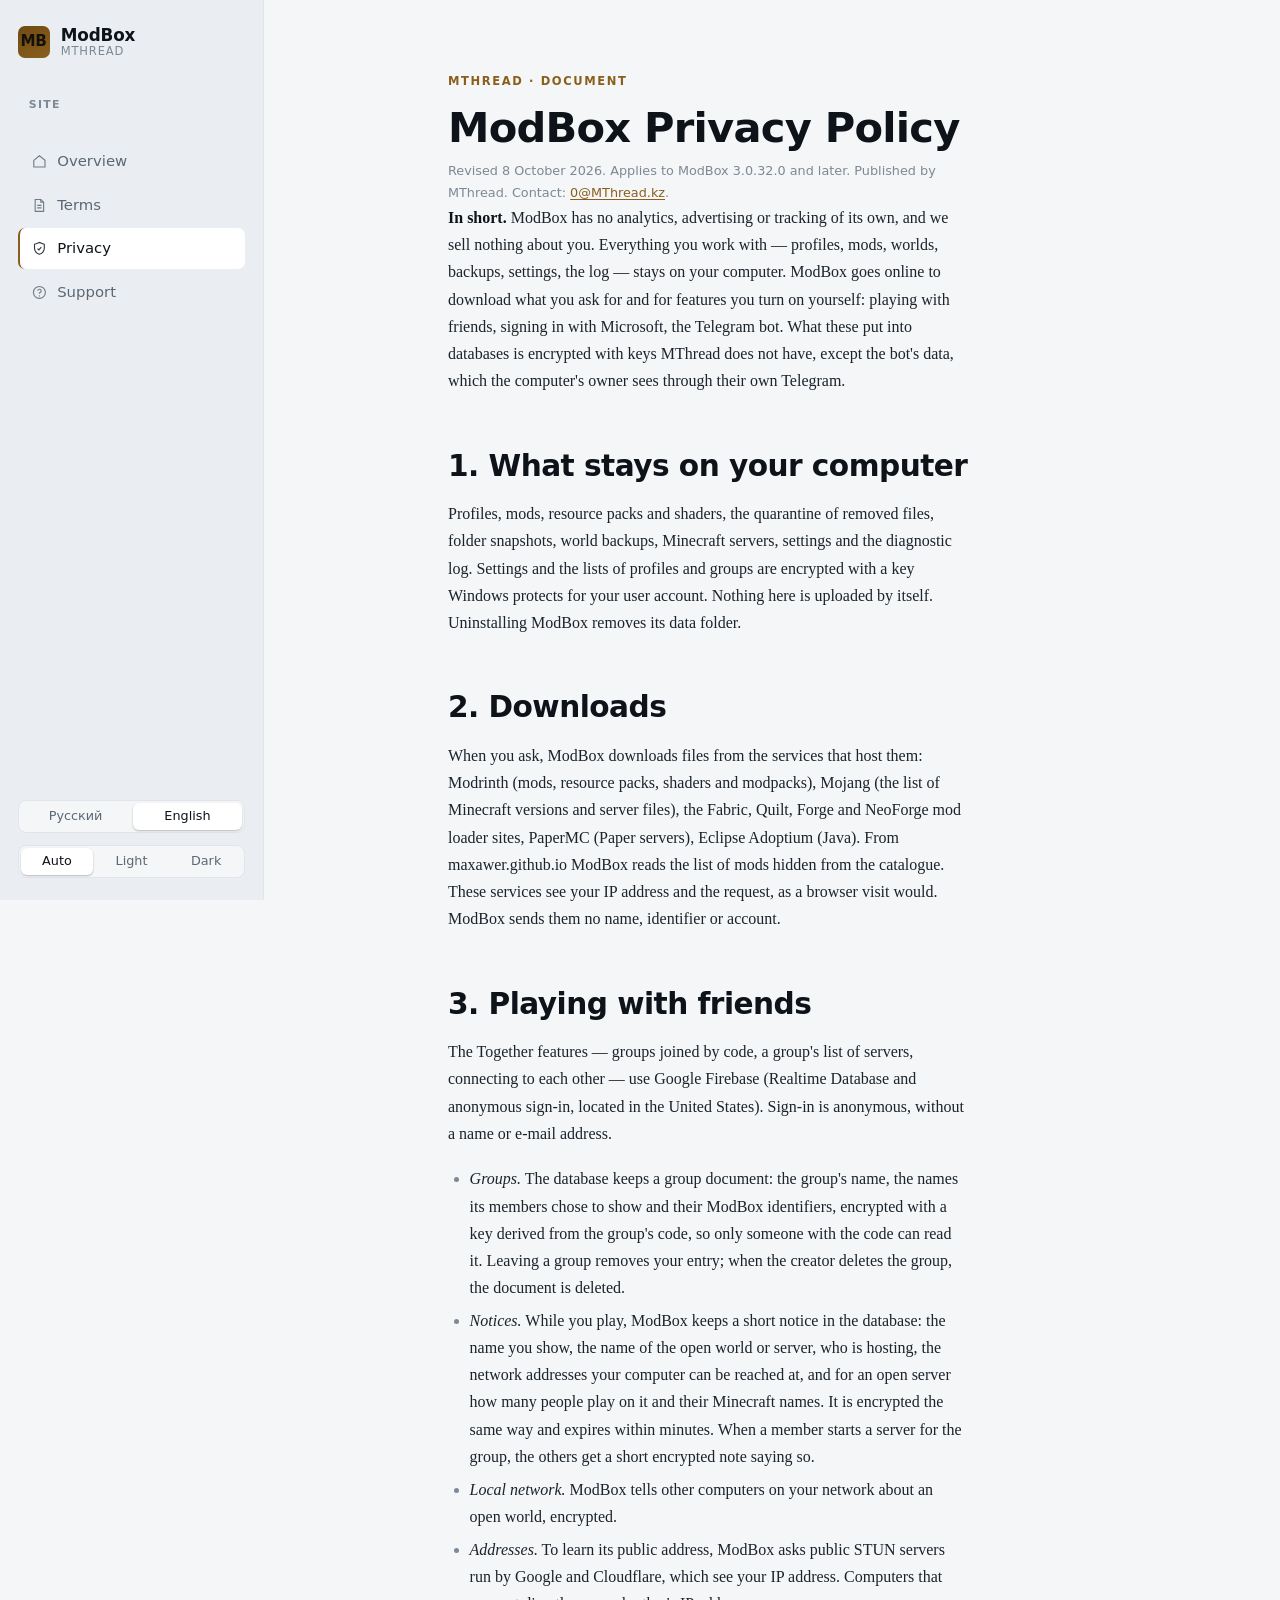
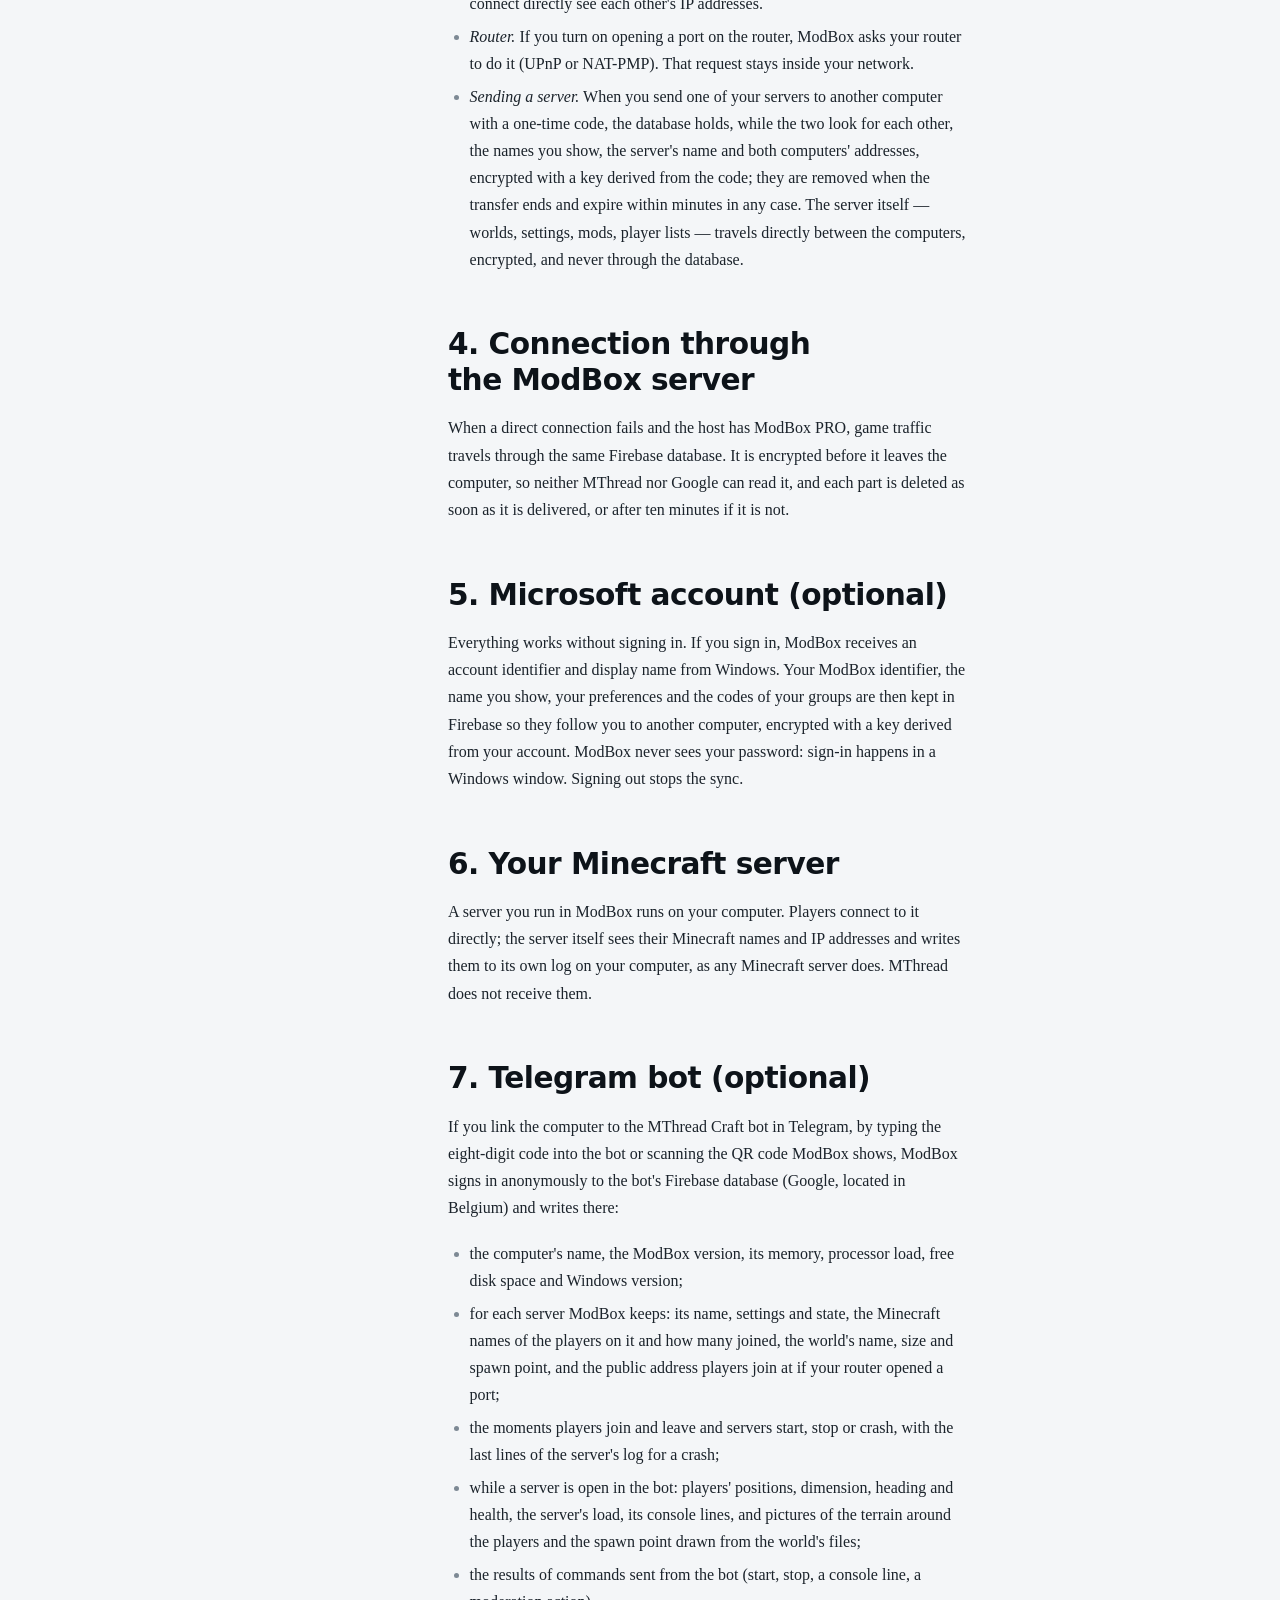
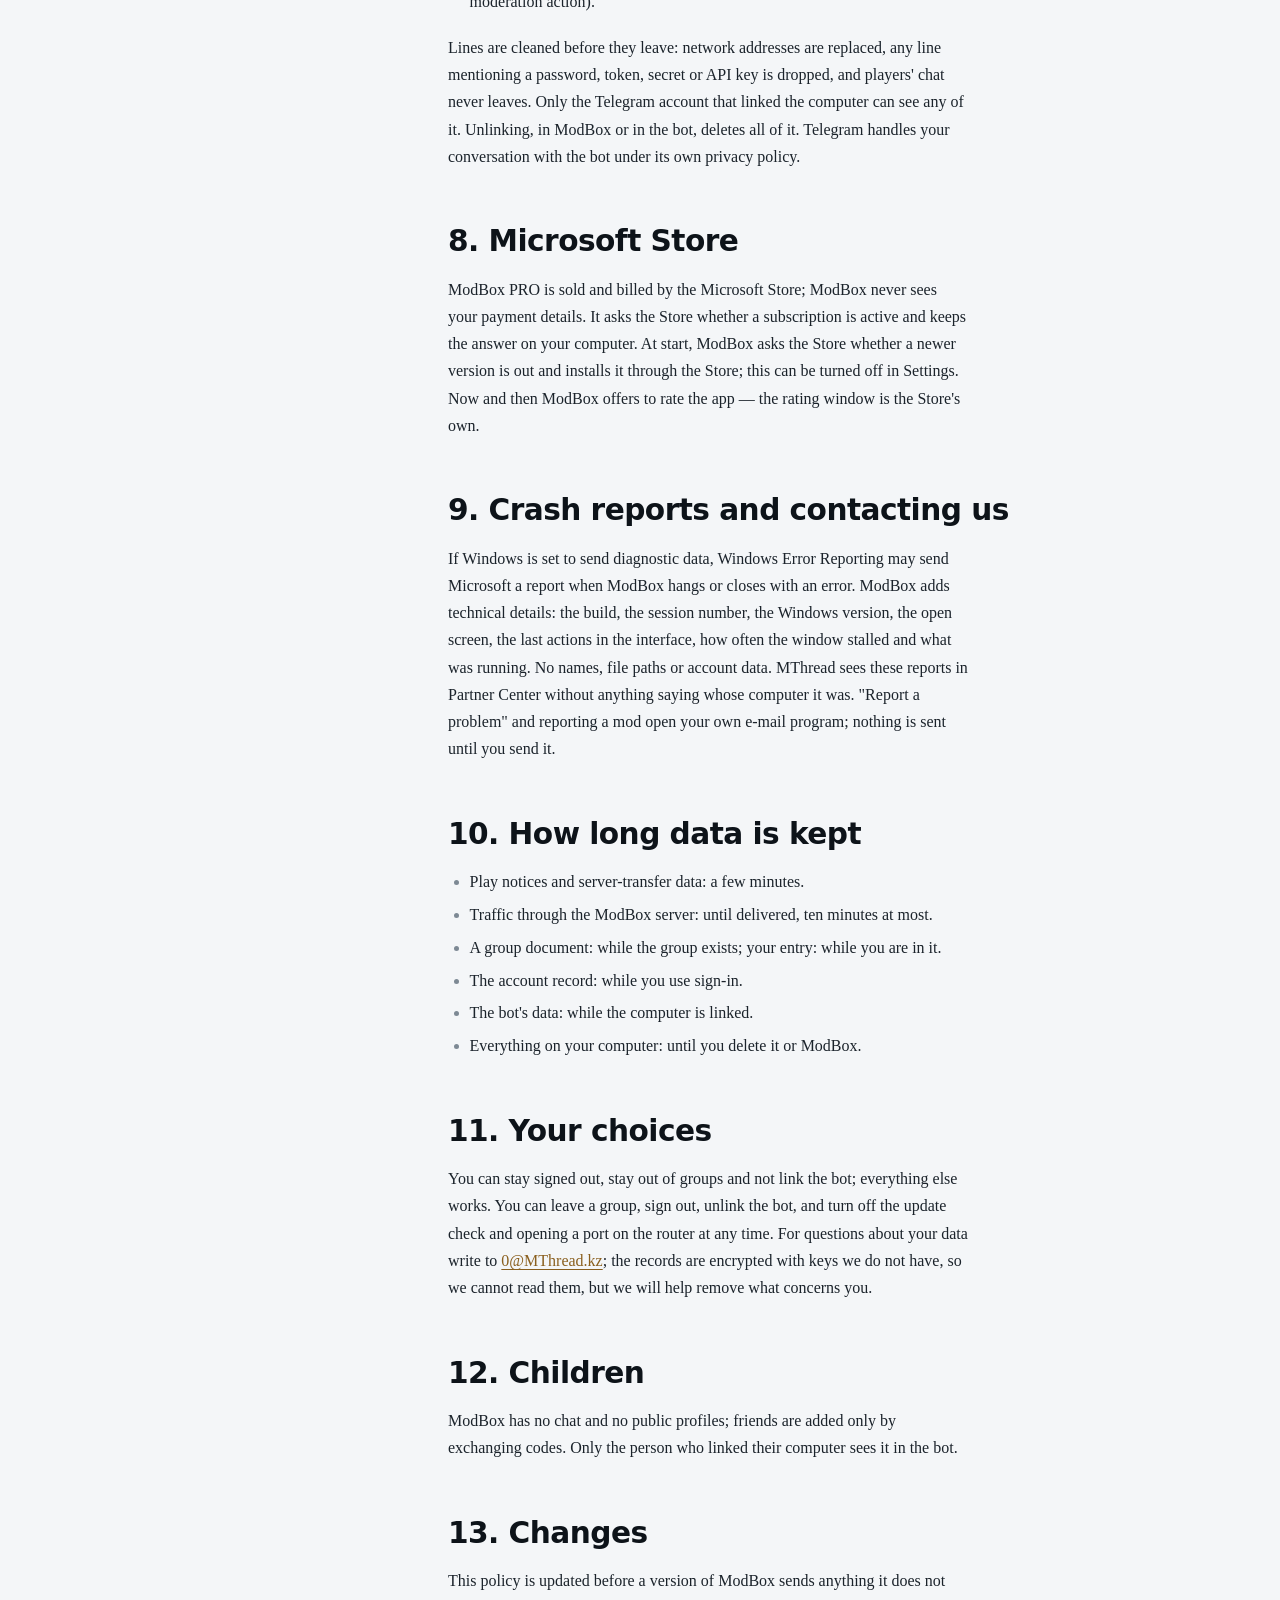
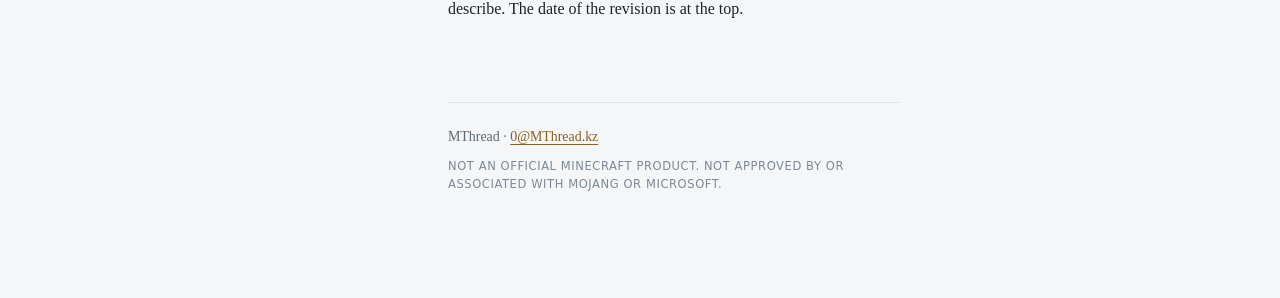
==== commit 5b751e0a: "Privacy policy for ModBox 3.0.32.0, rewritten" ====
--- a/privacy/index.html
+++ b/privacy/index.html
@@ -62,83 +62,117 @@
       <!-- ================================================== Russian -->
       <div data-lang="ru">
         <p class="eyebrow">MThread · Документ</p>
-        <h1>Политика конфиденциальности</h1>
-        <p class="updated">Действует с 8 сентября 2026 года. Издатель: MThread. Связь: <a href="mailto:0@MThread.kz">0@MThread.kz</a></p>
+        <h1>Политика конфиденциальности ModBox</h1>
+        <p class="updated">Редакция от 8 октября 2026 года. Применяется к ModBox 3.0.32.0 и более новым версиям. Издатель — MThread. Связь: <a href="mailto:0@MThread.kz">0@MThread.kz</a>.</p>
 
-        <p><strong>Коротко:</strong> в ModBox нет учётной записи и нет входа, и MThread не собирает о вас ничего. Ваши профили, моды, резервные копии и миры остаются на вашем компьютере. ModBox выходит в интернет, но только за тем, что вы попросили скачать.</p>
-
-        <h2>1. Что мы собираем</h2>
-        <p>Ничего. ModBox не отправляет MThread ни персональных данных, ни статистики использования, ни аналитики, ни идентификаторов, ни отчётов о сбоях. Учётную запись создавать негде, и входить некуда. У нас нет сервера, который принимал бы ваши данные, и нет способа увидеть, что вы делаете в приложении.</p>
-
-        <h2>2. Что остаётся на вашем компьютере</h2>
-        <p>Всё, с чем работает ModBox, хранится в вашей собственной пользовательской папке Windows: созданные вами профили, список прочитанных модов, резервные копии и архивы миров, выгруженные файлы, настройки и диагностический журнал. Ничто из этого никуда не загружается.</p>
-
-        <h2>3. Что уходит с вашего компьютера — и только по вашей просьбе</h2>
-        <p>Чтобы скачать то, что вы попросили, ModBox обращается к службе, которая это хранит. Эта служба видит ваш IP-адрес и сам запрос — ровно так же, как если бы вы открыли ту же страницу в браузере. Ни имени, ни идентификатора, ни учётной записи ModBox ей не передаёт.</p>
+        <p><strong>Коротко.</strong> Своей аналитики, рекламы и слежки в ModBox нет, и мы ничего не продаём. Всё, с чем вы работаете, — сборки, моды, миры, резервные копии, настройки, журнал — лежит на вашем компьютере. В сеть ModBox выходит, чтобы скачать то, что вы попросили, и для функций, которые вы включаете сами: игра с друзьями, вход через Microsoft, Telegram-бот. Всё, что для этого уходит в базы данных, зашифровано ключами, которых у MThread нет, кроме сведений для бота: их видит владелец компьютера через свой Telegram.</p>
+        <h2>1. Что хранится на вашем компьютере</h2>
+        <p>Сборки (профили), моды, ресурс-паки и шейдеры, карантин удалённого, снимки папок, резервные копии миров, серверы Minecraft, настройки и диагностический журнал. Настройки, список сборок и групп зашифрованы ключом, который защищает Windows для вашей учётной записи. Ничто из этого не загружается само. Удаление ModBox удаляет его папку данных.</p>
+        <h2>2. Скачивания</h2>
+        <p>Когда вы просите, ModBox скачивает файлы у служб, которые их хранят: Modrinth (каталог модов, ресурс-паков, шейдеров и сборок), Mojang (список версий Minecraft и файлы сервера), сайты загрузчиков модов Fabric, Quilt, Forge и NeoForge, PaperMC (серверы Paper), Eclipse Adoptium (Java). С maxawer.github.io ModBox читает список модов, скрытых из каталога. Эти службы видят ваш IP-адрес и сам запрос — как при открытии страницы в браузере. Имени, идентификатора или аккаунта ModBox им не передаёт.</p>
+        <h2>3. Игра с друзьями</h2>
+        <p>Функции «Вместе»: группы по коду, общий список серверов группы, подключение друг к другу. Для них ModBox пользуется Google Firebase (Realtime Database и анонимный вход, серверы в США). Вход анонимный, без имени и почты.</p>
         <ul>
-          <li><strong>Modrinth</strong> (<code>api.modrinth.com</code>, <code>cdn.modrinth.com</code>) — поиск и скачивание модов, ресурс-паков и шейдеров.</li>
-          <li><strong>Mojang</strong> (<code>piston-meta.mojang.com</code>) — список версий Minecraft.</li>
-          <li><strong>FabricMC, QuiltMC, MinecraftForge и NeoForged</strong> — файлы загрузчиков модов, когда вы ставите загрузчик.</li>
-          <li><strong>Eclipse Adoptium</strong> (<code>api.adoptium.net</code>) — среды Java, когда вы ставите одну из них.</li>
-          <li><strong>maxawer.github.io</strong> — небольшой файл со списком записей каталога, изъятых по правовым соображениям или соображениям безопасности.</li>
+          <li><em>Группа.</em> В базе хранится документ группы: её название, имена, которые участники выбрали для показа, и их идентификаторы ModBox. Документ зашифрован ключом, который выводится из кода группы, поэтому прочитать его может только тот, у кого есть код. Когда вы выходите из группы, ваша запись из документа убирается; когда создатель удаляет группу, удаляется документ.</li>
+          <li><em>Объявления.</em> Пока вы играете, ModBox держит в базе короткое объявление: ваше имя для показа, название открытого мира или сервера, кто его ведёт, сетевые адреса, по которым до вашего компьютера можно достучаться, а для открытого сервера — сколько на нём игроков и их ники в Minecraft. Объявление зашифровано так же и истекает через несколько минут. Когда участник запускает сервер для группы, остальным остаётся короткая зашифрованная записка об этом.</li>
+          <li><em>Локальная сеть.</em> Другим компьютерам вашей сети ModBox сообщает об открытом мире в зашифрованном виде.</li>
+          <li><em>Адреса.</em> Чтобы узнать внешний адрес компьютера, ModBox спрашивает публичные STUN-серверы Google и Cloudflare — они видят ваш IP-адрес. При прямом подключении компьютеры видят IP-адреса друг друга.</li>
+          <li><em>Роутер.</em> Если вы включили открытие порта на роутере, ModBox просит об этом ваш роутер (UPnP или NAT-PMP). Этот запрос не выходит за пределы вашей сети.</li>
+          <li><em>Передача сервера.</em> Когда вы отправляете свой сервер на другой компьютер по разовому коду, в базе на время поиска лежат имена для показа, название сервера и адреса обоих компьютеров, зашифрованные ключом из кода; они удаляются по окончании и в любом случае истекают через несколько минут. Сам сервер — миры, настройки, моды, списки игроков — идёт напрямую с компьютера на компьютер, зашифрованным, и через базу не проходит.</li>
         </ul>
-        <p>У каждой из этих служб своя политика конфиденциальности, и именно она определяет, что служба делает с запросом.</p>
-
-        <h2>4. Подписка</h2>
-        <p>ModBox PRO — необязательная подписка, которую продаёт Microsoft Store. Покупкой распоряжается Microsoft; приложению она сообщает только одно — действует подписка сейчас или нет. Ни вашего имени, ни платёжных данных, ни аккаунта Microsoft ModBox не видит. Подписка управляется и отменяется в вашем аккаунте Microsoft.</p>
-
-        <h2>5. Сообщение о проблеме</h2>
-        <p>Автоматически не отправляется ничего. Когда вы нажимаете «Сообщить о проблеме», ModBox открывает вашу собственную почтовую программу с уже написанным текстом; пока вы не нажмёте «отправить» там, с компьютера не уходит ничего. Диагностические журналы остаются на вашей машине, если вы сами не приложите один из них.</p>
-
-        <h2>6. Дети</h2>
-        <p>В ModBox нет учётных записей, нет обмена сообщениями и нет пользовательского содержимого, и он ничего не собирает ни у кого, независимо от возраста.</p>
-
-        <h2>7. Изменения этой политики</h2>
-        <p>Если в будущей версии ModBox появится возможность, которая начнёт что-то передавать — например, совместная игра по сети, — эта политика будет обновлена <strong>до выхода</strong> такой версии, а само изменение будет описано в карточке Store.</p>
-
-        <h2>8. Связь</h2>
-        <p>Вопросы по этой политике: <a href="mailto:0@MThread.kz">0@MThread.kz</a></p>
+        <h2>4. Подключение через сервер ModBox</h2>
+        <p>Если напрямую подключиться не выходит, а у того, кто ведёт игру, есть ModBox PRO, игровой трафик идёт через ту же базу Firebase. Он шифруется ещё на компьютере, поэтому ни MThread, ни Google его не прочитают, и каждая часть удаляется сразу после доставки, а недоставленная — через десять минут.</p>
+        <h2>5. Аккаунт Microsoft (по желанию)</h2>
+        <p>Всё работает и без входа. Если вы входите, ModBox получает от Windows идентификатор аккаунта и отображаемое имя. Тогда ваш идентификатор в ModBox, имя для показа, настройки и коды ваших групп хранятся в Firebase, чтобы переехать с вами на другой компьютер, — зашифрованными ключом из вашего аккаунта. Пароль ModBox не видит: вход проходит в окне Windows. Выход из аккаунта прекращает синхронизацию.</p>
+        <h2>6. Ваш сервер Minecraft</h2>
+        <p>Сервер, который вы запускаете в ModBox, работает на вашем компьютере. Игроки подключаются к нему напрямую; их ники и IP-адреса видит сам сервер и пишет в свой журнал на вашем компьютере, как любой сервер Minecraft. MThread этих данных не получает.</p>
+        <h2>7. Telegram-бот (по желанию)</h2>
+        <p>Если вы привязываете компьютер к боту MThread Craft в Telegram, введя в боте восьмизначный код или отсканировав QR-код из ModBox, ModBox анонимно входит в базу Firebase бота (Google, серверы в Бельгии) и пишет туда:</p>
+        <ul>
+          <li>имя компьютера, версию ModBox, объём памяти, загрузку процессора, свободное место на диске, версию Windows;</li>
+          <li>по каждому серверу ModBox — название, настройки и состояние, ники игроков на нём и сколько заходило, название, размер и точку появления мира, внешний адрес для подключения, если роутер открыл порт;</li>
+          <li>моменты входа и выхода игроков, запуска, остановки и падения серверов, а при падении — последние строки журнала сервера;</li>
+          <li>пока сервер открыт в боте — положение, измерение, направление взгляда и здоровье игроков, нагрузку сервера, строки консоли и картинки местности вокруг игроков и точки появления, нарисованные из файлов мира;</li>
+          <li>результаты команд, которые пришли из бота (запуск, остановка, строка консоли, действие модерации).</li>
+        </ul>
+        <p>Строки очищаются до отправки: сетевые адреса заменяются, строка с паролем, токеном, секретом или ключом API не уходит вовсе, чат игроков не уходит никогда. Всё это видит только аккаунт Telegram, к которому привязан компьютер. Отвязка — в ModBox или в боте — удаляет всё. Сам Telegram обрабатывает вашу переписку с ботом по своей политике конфиденциальности.</p>
+        <h2>8. Microsoft Store</h2>
+        <p>ModBox PRO продаёт и списывает Microsoft Store; платёжных данных ModBox не видит. Он спрашивает у Store, действует ли подписка, и хранит ответ на компьютере. При запуске ModBox спрашивает у Store, не вышла ли новая версия, и ставит её через Store; это выключается в настройках. Иногда ModBox предлагает оценить приложение — окно оценки показывает сам Store.</p>
+        <h2>9. Отчёты о сбоях и обращения</h2>
+        <p>Если в Windows включена отправка диагностических данных, служба отчётов об ошибках Windows может отправить Microsoft отчёт, когда ModBox зависает или закрывается с ошибкой. ModBox добавляет в него технические сведения: версию сборки, номер сеанса, версию Windows, открытый экран, последние действия в интерфейсе, сколько раз окно подвисало и что было запущено. Имён, путей к файлам и данных аккаунта там нет. Эти отчёты MThread видит в Partner Center без сведений о том, чей это компьютер. «Сообщить о проблеме» и «Пожаловаться» на мод открывают вашу почтовую программу; ничего не уходит, пока вы сами не отправите письмо.</p>
+        <h2>10. Сроки хранения</h2>
+        <ul>
+          <li>Объявления об игре, данные передачи сервера — несколько минут.</li>
+          <li>Части трафика через сервер ModBox — до доставки, не дольше десяти минут.</li>
+          <li>Документ группы — пока группа существует; ваша запись — пока вы в ней.</li>
+          <li>Запись аккаунта — пока вы пользуетесь входом.</li>
+          <li>Данные бота — пока компьютер привязан.</li>
+          <li>Всё на компьютере — пока вы не удалите это или ModBox.</li>
+        </ul>
+        <h2>11. Ваш выбор</h2>
+        <p>Не входить в аккаунт, не вступать в группы, не привязывать бота — всё остальное работает. Выйти из группы, выйти из аккаунта, отвязать бота, выключить проверку обновлений и открытие порта на роутере можно в любой момент. По вопросам о ваших данных пишите на <a href="mailto:0@MThread.kz">0@MThread.kz</a>; так как записи зашифрованы ключами, которых у нас нет, мы не можем их прочитать, но поможем удалить то, что относится к вам.</p>
+        <h2>12. Дети</h2>
+        <p>В ModBox нет чата и публичных профилей; друзья добавляются только обменом кодами. Бот видит только тот, кто привязал свой компьютер.</p>
+        <h2>13. Изменения</h2>
+        <p>Политика обновляется до выхода версии, которая передаёт что-то, здесь не описанное. Дата редакции стоит вверху.</p>
       </div>
 
       <!-- ================================================== English -->
       <div data-lang="en">
         <p class="eyebrow">MThread · Document</p>
-        <h1>Privacy policy</h1>
-        <p class="updated">Effective date: 8 September 2026. Publisher: MThread. Contact: <a href="mailto:0@MThread.kz">0@MThread.kz</a></p>
+        <h1>ModBox Privacy Policy</h1>
+        <p class="updated">Revised 8 October 2026. Applies to ModBox 3.0.32.0 and later. Published by MThread. Contact: <a href="mailto:0@MThread.kz">0@MThread.kz</a>.</p>
 
-        <p><strong>In short:</strong> ModBox has no account and no sign-in, and MThread collects nothing about you. Your profiles, mods, backups and worlds stay on your computer. ModBox does reach the internet, but only to fetch what you ask it to fetch.</p>
-
-        <h2>1. What we collect</h2>
-        <p>Nothing. ModBox sends MThread no personal data, no usage statistics, no analytics, no identifiers and no crash reports. There is no account to create and nothing to sign in to. We have no server that receives your data, and no way to see what you do in the application.</p>
-
-        <h2>2. What stays on your computer</h2>
-        <p>Everything ModBox works with is stored in your own Windows user folder: the profiles you create, the list of mods it has read, the backups and world archives you take, files you export, your settings, and a diagnostic log. None of it is uploaded anywhere.</p>
-
-        <h2>3. What leaves your computer, and only at your request</h2>
-        <p>To download something you asked for, ModBox contacts the service that hosts it. That service sees your IP address and the request, exactly as it would if you opened the same page in a browser. ModBox sends it no name, no identifier and no account.</p>
+        <p><strong>In short.</strong> ModBox has no analytics, advertising or tracking of its own, and we sell nothing about you. Everything you work with — profiles, mods, worlds, backups, settings, the log — stays on your computer. ModBox goes online to download what you ask for and for features you turn on yourself: playing with friends, signing in with Microsoft, the Telegram bot. What these put into databases is encrypted with keys MThread does not have, except the bot's data, which the computer's owner sees through their own Telegram.</p>
+        <h2>1. What stays on your computer</h2>
+        <p>Profiles, mods, resource packs and shaders, the quarantine of removed files, folder snapshots, world backups, Minecraft servers, settings and the diagnostic log. Settings and the lists of profiles and groups are encrypted with a key Windows protects for your user account. Nothing here is uploaded by itself. Uninstalling ModBox removes its data folder.</p>
+        <h2>2. Downloads</h2>
+        <p>When you ask, ModBox downloads files from the services that host them: Modrinth (mods, resource packs, shaders and modpacks), Mojang (the list of Minecraft versions and server files), the Fabric, Quilt, Forge and NeoForge mod loader sites, PaperMC (Paper servers), Eclipse Adoptium (Java). From maxawer.github.io ModBox reads the list of mods hidden from the catalogue. These services see your IP address and the request, as a browser visit would. ModBox sends them no name, identifier or account.</p>
+        <h2>3. Playing with friends</h2>
+        <p>The Together features — groups joined by code, a group's list of servers, connecting to each other — use Google Firebase (Realtime Database and anonymous sign-in, located in the United States). Sign-in is anonymous, without a name or e-mail address.</p>
         <ul>
-          <li><strong>Modrinth</strong> (<code>api.modrinth.com</code>, <code>cdn.modrinth.com</code>) — searching for and downloading mods, resource packs and shader packs.</li>
-          <li><strong>Mojang</strong> (<code>piston-meta.mojang.com</code>) — the list of Minecraft versions.</li>
-          <li><strong>FabricMC, QuiltMC, MinecraftForge and NeoForged</strong> — mod loader files, when you install a loader.</li>
-          <li><strong>Eclipse Adoptium</strong> (<code>api.adoptium.net</code>) — Java runtimes, when you install one.</li>
-          <li><strong>maxawer.github.io</strong> — a small file listing catalogue entries removed for legal or safety reasons.</li>
+          <li><em>Groups.</em> The database keeps a group document: the group's name, the names its members chose to show and their ModBox identifiers, encrypted with a key derived from the group's code, so only someone with the code can read it. Leaving a group removes your entry; when the creator deletes the group, the document is deleted.</li>
+          <li><em>Notices.</em> While you play, ModBox keeps a short notice in the database: the name you show, the name of the open world or server, who is hosting, the network addresses your computer can be reached at, and for an open server how many people play on it and their Minecraft names. It is encrypted the same way and expires within minutes. When a member starts a server for the group, the others get a short encrypted note saying so.</li>
+          <li><em>Local network.</em> ModBox tells other computers on your network about an open world, encrypted.</li>
+          <li><em>Addresses.</em> To learn its public address, ModBox asks public STUN servers run by Google and Cloudflare, which see your IP address. Computers that connect directly see each other's IP addresses.</li>
+          <li><em>Router.</em> If you turn on opening a port on the router, ModBox asks your router to do it (UPnP or NAT-PMP). That request stays inside your network.</li>
+          <li><em>Sending a server.</em> When you send one of your servers to another computer with a one-time code, the database holds, while the two look for each other, the names you show, the server's name and both computers' addresses, encrypted with a key derived from the code; they are removed when the transfer ends and expire within minutes in any case. The server itself — worlds, settings, mods, player lists — travels directly between the computers, encrypted, and never through the database.</li>
         </ul>
-        <p>Each of these services has its own privacy policy, which governs what it does with the request.</p>
-
-        <h2>4. The subscription</h2>
-        <p>ModBox PRO is an optional subscription sold by the Microsoft Store. Microsoft handles the purchase; it tells ModBox only whether a subscription is currently active. ModBox never sees your name, your payment details or your Microsoft account. The subscription is managed and cancelled in your Microsoft account.</p>
-
-        <h2>5. Reporting a problem</h2>
-        <p>Nothing is sent automatically. If you use “Report a problem”, ModBox opens your own mail application with the text prepared for you; nothing leaves your computer until you press send there. Diagnostic logs stay on your machine unless you choose to attach one yourself.</p>
-
-        <h2>6. Children</h2>
-        <p>ModBox has no accounts, no messaging and no user-generated content, and collects nothing from anyone, of any age.</p>
-
-        <h2>7. Changes to this policy</h2>
-        <p>If a future version of ModBox adds a feature that does send data — for example playing together over the network — this policy will be updated <strong>before</strong> that version is published, and the change will be described in the Store listing.</p>
-
-        <h2>8. Contact</h2>
-        <p>Questions about this policy: <a href="mailto:0@MThread.kz">0@MThread.kz</a></p>
+        <h2>4. Connection through the ModBox server</h2>
+        <p>When a direct connection fails and the host has ModBox PRO, game traffic travels through the same Firebase database. It is encrypted before it leaves the computer, so neither MThread nor Google can read it, and each part is deleted as soon as it is delivered, or after ten minutes if it is not.</p>
+        <h2>5. Microsoft account (optional)</h2>
+        <p>Everything works without signing in. If you sign in, ModBox receives an account identifier and display name from Windows. Your ModBox identifier, the name you show, your preferences and the codes of your groups are then kept in Firebase so they follow you to another computer, encrypted with a key derived from your account. ModBox never sees your password: sign-in happens in a Windows window. Signing out stops the sync.</p>
+        <h2>6. Your Minecraft server</h2>
+        <p>A server you run in ModBox runs on your computer. Players connect to it directly; the server itself sees their Minecraft names and IP addresses and writes them to its own log on your computer, as any Minecraft server does. MThread does not receive them.</p>
+        <h2>7. Telegram bot (optional)</h2>
+        <p>If you link the computer to the MThread Craft bot in Telegram, by typing the eight-digit code into the bot or scanning the QR code ModBox shows, ModBox signs in anonymously to the bot's Firebase database (Google, located in Belgium) and writes there:</p>
+        <ul>
+          <li>the computer's name, the ModBox version, its memory, processor load, free disk space and Windows version;</li>
+          <li>for each server ModBox keeps: its name, settings and state, the Minecraft names of the players on it and how many joined, the world's name, size and spawn point, and the public address players join at if your router opened a port;</li>
+          <li>the moments players join and leave and servers start, stop or crash, with the last lines of the server's log for a crash;</li>
+          <li>while a server is open in the bot: players' positions, dimension, heading and health, the server's load, its console lines, and pictures of the terrain around the players and the spawn point drawn from the world's files;</li>
+          <li>the results of commands sent from the bot (start, stop, a console line, a moderation action).</li>
+        </ul>
+        <p>Lines are cleaned before they leave: network addresses are replaced, any line mentioning a password, token, secret or API key is dropped, and players' chat never leaves. Only the Telegram account that linked the computer can see any of it. Unlinking, in ModBox or in the bot, deletes all of it. Telegram handles your conversation with the bot under its own privacy policy.</p>
+        <h2>8. Microsoft Store</h2>
+        <p>ModBox PRO is sold and billed by the Microsoft Store; ModBox never sees your payment details. It asks the Store whether a subscription is active and keeps the answer on your computer. At start, ModBox asks the Store whether a newer version is out and installs it through the Store; this can be turned off in Settings. Now and then ModBox offers to rate the app — the rating window is the Store's own.</p>
+        <h2>9. Crash reports and contacting us</h2>
+        <p>If Windows is set to send diagnostic data, Windows Error Reporting may send Microsoft a report when ModBox hangs or closes with an error. ModBox adds technical details: the build, the session number, the Windows version, the open screen, the last actions in the interface, how often the window stalled and what was running. No names, file paths or account data. MThread sees these reports in Partner Center without anything saying whose computer it was. "Report a problem" and reporting a mod open your own e-mail program; nothing is sent until you send it.</p>
+        <h2>10. How long data is kept</h2>
+        <ul>
+          <li>Play notices and server-transfer data: a few minutes.</li>
+          <li>Traffic through the ModBox server: until delivered, ten minutes at most.</li>
+          <li>A group document: while the group exists; your entry: while you are in it.</li>
+          <li>The account record: while you use sign-in.</li>
+          <li>The bot's data: while the computer is linked.</li>
+          <li>Everything on your computer: until you delete it or ModBox.</li>
+        </ul>
+        <h2>11. Your choices</h2>
+        <p>You can stay signed out, stay out of groups and not link the bot; everything else works. You can leave a group, sign out, unlink the bot, and turn off the update check and opening a port on the router at any time. For questions about your data write to <a href="mailto:0@MThread.kz">0@MThread.kz</a>; the records are encrypted with keys we do not have, so we cannot read them, but we will help remove what concerns you.</p>
+        <h2>12. Children</h2>
+        <p>ModBox has no chat and no public profiles; friends are added only by exchanging codes. Only the person who linked their computer sees it in the bot.</p>
+        <h2>13. Changes</h2>
+        <p>This policy is updated before a version of ModBox sends anything it does not describe. The date of the revision is at the top.</p>
       </div>
 
       <footer class="foot">
